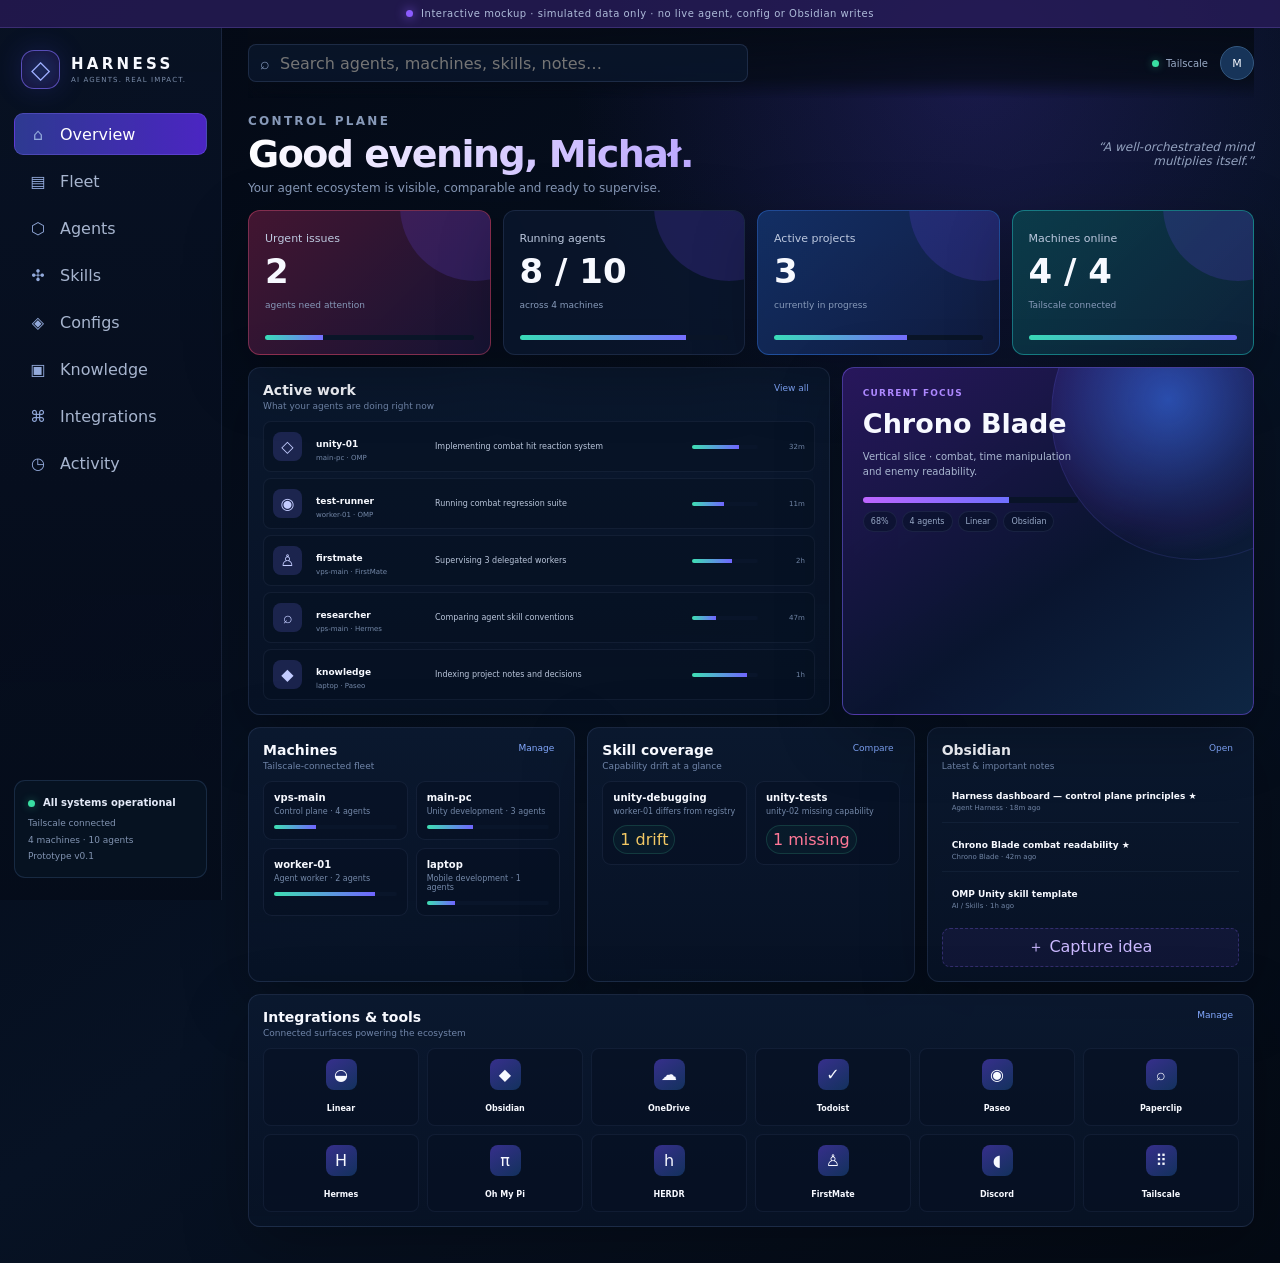
==== harness/index.html @ 4b800e3f "Publish Harness control-plane interactive mockup" ====
<!doctype html>
<html lang="en">
<head>
<meta charset="utf-8"><meta name="viewport" content="width=device-width,initial-scale=1"><meta name="theme-color" content="#050b16">
<title>Harness Control Plane — Mockup</title>
<style>
:root{color-scheme:dark;--bg:#050b16;--panel:rgba(10,22,43,.9);--line:rgba(126,156,211,.15);--text:#f7f9ff;--muted:#8799b8;--purple:#8c5cff;--blue:#3987ff;--cyan:#26e2de;--green:#39dfa2;--yellow:#f6c760;--red:#ff567c;font-family:Inter,ui-sans-serif,system-ui,-apple-system,BlinkMacSystemFont,"Segoe UI",sans-serif}*{box-sizing:border-box}html,body{margin:0;min-height:100%;background:#050b16;color:var(--text)}body{background:radial-gradient(circle at 76% 6%,rgba(86,61,211,.24),transparent 26%),linear-gradient(145deg,#030813,#071224 55%,#040a14)}button,input,select,textarea{font:inherit}.banner{height:28px;display:flex;align-items:center;justify-content:center;gap:8px;font-size:10px;letter-spacing:.05em;color:#aebcda;background:rgba(39,28,87,.82);border-bottom:1px solid rgba(156,123,255,.22)}.banner i{width:7px;height:7px;border-radius:50%;background:var(--purple);box-shadow:0 0 11px var(--purple)}.shell{display:grid;grid-template-columns:222px 1fr;min-height:calc(100vh - 28px)}aside{position:sticky;top:28px;height:calc(100vh - 28px);padding:22px 14px;border-right:1px solid var(--line);background:linear-gradient(180deg,rgba(8,18,36,.96),rgba(5,12,26,.92));display:flex;flex-direction:column}.brand{display:flex;gap:11px;align-items:center;padding:0 7px 24px}.mark{width:39px;height:39px;border:1px solid rgba(129,110,255,.62);border-radius:13px;display:grid;place-items:center;color:#9eafff;font-size:25px;background:radial-gradient(circle,rgba(86,111,255,.26),rgba(42,24,99,.42));box-shadow:0 0 28px rgba(75,70,255,.18)}.brand strong{display:block;letter-spacing:.22em;font-size:15px}.brand small{display:block;margin-top:3px;font-size:7px;letter-spacing:.16em;color:#7b8daa}.nav{display:grid;gap:5px}.nav button{height:42px;border:1px solid transparent;border-radius:9px;background:transparent;color:#a7b5cf;padding:0 13px;display:flex;align-items:center;gap:12px;cursor:pointer;text-align:left}.nav button span{width:20px;text-align:center;color:#92a9da}.nav button:hover{background:rgba(90,111,183,.08);color:#fff}.nav button.active{background:linear-gradient(90deg,rgba(70,83,214,.62),rgba(97,44,245,.76));border-color:rgba(140,113,255,.3);color:#fff}.spacer{flex:1}.system{border:1px solid rgba(87,127,185,.22);border-radius:11px;padding:13px;background:rgba(8,22,38,.7);font-size:9px;color:#8294b2;line-height:1.8}.system strong{display:flex;align-items:center;gap:8px;color:#e3e9f7;font-size:10px;margin-bottom:3px}.dot{display:inline-block;width:7px;height:7px;border-radius:50%;background:var(--green);box-shadow:0 0 8px rgba(57,223,162,.4)}main{min-width:0;padding:0 26px 36px}.top{height:70px;display:flex;align-items:center;gap:12px;position:sticky;top:28px;z-index:10;background:linear-gradient(180deg,rgba(5,11,22,.96),rgba(5,11,22,.74) 72%,transparent);backdrop-filter:blur(14px)}.search{width:min(500px,48vw);height:38px;border:1px solid rgba(114,139,188,.2);background:rgba(11,24,47,.76);border-radius:8px;padding:0 11px;display:flex;align-items:center;gap:8px;color:#8195b8}.search input{flex:1;border:0;outline:0;background:transparent;color:#e7edfa}.top .tail{margin-left:auto;font-size:10px;color:#9aabc6;display:flex;align-items:center;gap:7px}.avatar{width:34px;height:34px;border-radius:50%;border:1px solid #345880;background:#173459;display:grid;place-items:center;font-size:11px}.view{display:none}.view.active{display:block}.heading{min-height:112px;display:flex;justify-content:space-between;align-items:center;gap:20px}.eyebrow{margin:0;color:#6f83aa;font-size:9px;font-weight:800;letter-spacing:.19em}.heading h1{margin:4px 0 5px;font-size:clamp(27px,3.2vw,38px);letter-spacing:-.04em;background:linear-gradient(90deg,#fff,#bca8ff);-webkit-background-clip:text;color:transparent}.heading p{margin:0;color:var(--muted);font-size:12px}.heading .quote{font-size:12px;color:#93a2bf;font-style:italic;text-align:right}.metrics{display:grid;grid-template-columns:repeat(4,1fr);gap:12px;margin-bottom:12px}.metric{min-height:145px;border:1px solid var(--line);border-radius:12px;padding:16px;background:rgba(10,23,46,.8);box-shadow:0 20px 65px rgba(0,0,0,.28);position:relative;overflow:hidden}.metric:after{content:"";position:absolute;width:150px;height:150px;border-radius:50%;right:-60px;top:-80px;background:rgba(112,72,255,.18)}.metric.red{border-color:rgba(255,86,124,.4);background:linear-gradient(135deg,rgba(83,24,56,.8),rgba(24,21,55,.88))}.metric.blue{border-color:rgba(57,135,255,.38);background:linear-gradient(135deg,rgba(20,53,112,.82),rgba(17,28,64,.9))}.metric.cyan{border-color:rgba(38,226,222,.42);background:linear-gradient(135deg,rgba(10,67,77,.83),rgba(14,35,59,.92))}.metric .label{font-size:11px;color:#bdc9df}.metric strong{display:block;font-size:34px;margin:5px 0 2px}.metric small{font-size:9px;color:#879ab9}.metric .mini{position:absolute;left:16px;right:16px;bottom:14px;height:5px;border-radius:4px;background:#0a1528;overflow:hidden}.metric .mini i{display:block;height:100%;background:linear-gradient(90deg,#39dcb8,#766eff)}.grid{display:grid;grid-template-columns:repeat(12,minmax(0,1fr));gap:12px}.panel,.focus{border:1px solid var(--line);border-radius:12px;background:linear-gradient(180deg,rgba(11,25,48,.92),rgba(8,19,38,.88));box-shadow:0 20px 65px rgba(0,0,0,.26)}.panel{padding:14px}.s7{grid-column:span 7}.s5{grid-column:span 5}.s4{grid-column:span 4}.s8{grid-column:span 8}.s12{grid-column:span 12}.ph{display:flex;justify-content:space-between;gap:12px;align-items:start;margin-bottom:10px}.ph h2,.panel h2{margin:0;font-size:14px}.ph p{margin:3px 0 0;color:#7085a9;font-size:9px}.link{border:0;background:transparent;color:#83a9ff;font-size:9px;cursor:pointer}.focus{padding:20px;position:relative;overflow:hidden;background:linear-gradient(145deg,rgba(47,25,105,.82),rgba(10,21,48,.94) 58%,rgba(15,40,71,.92));border-color:rgba(131,95,255,.48)}.focus:after{content:"";position:absolute;width:290px;height:290px;border-radius:50%;right:-90px;top:-100px;background:radial-gradient(circle at 40% 45%,rgba(60,120,255,.58),rgba(79,53,180,.18) 53%,transparent 68%);border:1px solid rgba(116,112,255,.14)}.focus b{display:block;font-size:9px;color:#ad88ff;letter-spacing:.13em;margin-bottom:10px}.focus h2{font-size:27px;margin:0 0 7px;position:relative;z-index:1}.focus p{position:relative;z-index:1;color:#a9b7d1;font-size:10px;max-width:62%;line-height:1.5}.progress{height:6px;background:#091328;border-radius:8px;overflow:hidden;margin:18px 0 8px;width:58%;position:relative;z-index:1}.progress i{display:block;width:68%;height:100%;background:linear-gradient(90deg,#bd65ff,#6f70ff)}.chips{display:flex;gap:5px;flex-wrap:wrap;position:relative;z-index:1}.chips span,.tag{font-size:8px;padding:5px 7px;border:1px solid rgba(112,132,182,.14);background:rgba(5,16,34,.5);border-radius:20px;color:#98a9c7}.work{display:grid;gap:6px}.row{min-height:51px;padding:8px 9px;display:grid;grid-template-columns:34px 110px 1fr 66px 38px;gap:9px;align-items:center;border:1px solid rgba(114,138,181,.1);border-radius:8px;background:rgba(7,17,34,.54)}.ico{width:29px;height:29px;border-radius:8px;display:grid;place-items:center;background:rgba(70,74,158,.34);color:#c3ccff}.row strong{font-size:9px}.row .sub{display:block;color:#7488a8;font-size:7px;margin-top:3px}.task{font-size:8px;color:#b9c5da;white-space:nowrap;overflow:hidden;text-overflow:ellipsis}.bar{height:4px;background:#09152a;border-radius:4px;overflow:hidden}.bar i{display:block;height:100%;background:linear-gradient(90deg,#3edfb2,#7065ff)}.time{font-size:7px;color:#7186a7;text-align:right}.cards{display:grid;grid-template-columns:repeat(2,1fr);gap:8px}.card{border:1px solid rgba(104,129,177,.12);background:rgba(6,16,34,.54);border-radius:9px;padding:10px}.card h3{font-size:10px;margin:0}.card p{font-size:8px;color:#7488a8;margin:4px 0 9px}.stats{display:grid;grid-template-columns:repeat(4,1fr);gap:6px}.stat{padding:8px;background:rgba(4,13,28,.5);border-radius:7px}.stat span{display:block;color:#647a9f;font-size:6px;text-transform:uppercase}.stat strong{display:block;font-size:10px;margin-top:3px}.notes{display:grid;gap:7px}.note{padding:10px;border-bottom:1px solid rgba(100,128,176,.09)}.note:last-child{border-bottom:0}.note strong{display:block;font-size:9px}.note span{display:block;font-size:7px;color:#7185a5;margin-top:3px}.quick{width:100%;margin-top:8px;border:1px dashed rgba(142,107,255,.28);background:rgba(96,60,190,.1);color:#cbb9ff;border-radius:8px;padding:8px;cursor:pointer}.tools{display:grid;grid-template-columns:repeat(6,1fr);gap:8px}.tool{padding:10px;text-align:center;border:1px solid rgba(104,129,177,.11);background:rgba(6,16,34,.54);border-radius:8px}.tool i{display:grid;place-items:center;width:31px;height:31px;margin:0 auto 6px;border-radius:8px;background:linear-gradient(145deg,rgba(93,71,224,.55),rgba(38,102,185,.38));font-style:normal}.tool strong{font-size:8px}.table{overflow:auto}.table table{width:100%;border-collapse:collapse;min-width:720px;font-size:8px}.table th{text-align:left;color:#65799d;text-transform:uppercase;letter-spacing:.08em;font-size:7px}.table th,.table td{padding:10px;border-bottom:1px solid rgba(100,127,176,.08)}.status{display:inline-flex;padding:4px 6px;border-radius:20px;color:#4fdbad;border:1px solid rgba(78,221,171,.16);background:rgba(31,137,106,.08)}.warn{color:#f3c965}.bad{color:#ff7897}.matrix table td:not(:first-child),.matrix table th:not(:first-child){text-align:center}.cell{width:10px;height:10px;border-radius:3px;display:inline-block;background:#3dd9b2}.cell.drift{background:var(--yellow)}.cell.missing{background:var(--red)}.config{display:grid;grid-template-columns:255px 1fr;gap:12px}.selects label{display:grid;gap:6px;font-size:8px;color:#8194b3;margin:10px 0}.selects select{height:38px;border:1px solid rgba(102,130,179,.18);border-radius:8px;background:#07162b;color:#d9e2f1;padding:0 9px}.diffrow{display:grid;grid-template-columns:150px 1fr 1fr 65px;min-height:42px;align-items:center;border-bottom:1px solid rgba(98,124,176,.08);font-size:8px}.diffrow>div{padding:8px}.diffrow.head{color:#61779b;text-transform:uppercase;font-size:7px}.kb{display:grid;grid-template-columns:repeat(12,1fr);gap:12px}.bridge{font-size:8px;color:#8a9bb8}.bridge .br{display:flex;justify-content:space-between;padding:10px 0;border-bottom:1px solid rgba(99,124,175,.08)}.bridge b{color:#b993ff}.integration-grid{display:grid;grid-template-columns:repeat(3,1fr);gap:10px}.integration{padding:14px;border:1px solid var(--line);border-radius:10px;background:linear-gradient(180deg,rgba(11,25,48,.9),rgba(8,18,35,.9));display:grid;grid-template-columns:42px 1fr auto;gap:10px;align-items:center}.integration .logo{width:40px;height:40px;display:grid;place-items:center;border-radius:10px;background:linear-gradient(145deg,rgba(99,64,224,.58),rgba(30,94,165,.45))}.integration h3{margin:0;font-size:10px}.integration p{margin:4px 0 0;color:#7487a6;font-size:8px}.integration em{font-style:normal;color:#45d5a7;font-size:7px}.activity .arow{display:grid;grid-template-columns:80px 105px 1fr 75px;gap:9px;padding:11px 4px;border-bottom:1px solid rgba(100,127,177,.08);font-size:8px}.activity time{color:#6d82a4}.kind{text-align:right;color:#78dcb5}.primary{border:1px solid rgba(151,118,255,.42);background:linear-gradient(90deg,#6640ff,#8a3dff);color:#fff;border-radius:8px;padding:9px 12px;cursor:pointer}dialog{width:min(520px,calc(100vw - 28px));border:1px solid rgba(122,102,218,.32);border-radius:14px;background:linear-gradient(180deg,#0b1730,#091326);color:#fff;padding:18px;box-shadow:0 30px 110px rgba(0,0,0,.65)}dialog::backdrop{background:rgba(0,5,15,.72);backdrop-filter:blur(6px)}dialog h2{margin:4px 0 14px}dialog label{display:grid;gap:6px;color:#93a4bf;font-size:8px;margin:12px 0}dialog input,dialog textarea,dialog select{width:100%;background:#071326;color:#eef2ff;border:1px solid rgba(102,127,177,.2);border-radius:8px;padding:10px}dialog .actions{display:flex;justify-content:flex-end;gap:7px;margin-top:14px}.toast{position:fixed;right:20px;bottom:20px;padding:10px 12px;border-radius:8px;background:#102039;border:1px solid rgba(100,224,184,.22);font-size:8px;opacity:0;transform:translateY(8px);transition:.2s}.toast.show{opacity:1;transform:none}
@media(max-width:1100px){.metrics{grid-template-columns:repeat(2,1fr)}.s7,.s5{grid-column:span 12}.s4{grid-column:span 6}.tools{grid-template-columns:repeat(3,1fr)}.integration-grid{grid-template-columns:repeat(2,1fr)}}@media(max-width:760px){.shell{grid-template-columns:68px 1fr}aside{padding-inline:9px}.brand div:last-child,.nav button{font-size:0}.nav button{justify-content:center;padding:0}.nav button span{font-size:17px}.system{display:none}.brand{justify-content:center;padding-inline:0}.heading{align-items:flex-start;flex-direction:column;padding:16px 0}.quote{display:none}.metrics{grid-template-columns:1fr}.s4{grid-column:span 12}.search{width:100%}.tail{display:none!important}.row{grid-template-columns:32px 90px 1fr 45px}.time{display:none}.config{grid-template-columns:1fr}.kb{display:block}.kb .s8,.kb .s4{margin-bottom:12px}.integration-grid{grid-template-columns:1fr}.workspace{padding-inline:14px}.top{height:60px}.tools{grid-template-columns:repeat(2,1fr)}}
</style>
</head>
<body>
<div class="banner"><i></i> Interactive mockup · simulated data only · no live agent, config or Obsidian writes</div>
<div class="shell">
<aside>
  <div class="brand"><div class="mark">◇</div><div><strong>HARNESS</strong><small>AI AGENTS. REAL IMPACT.</small></div></div>
  <nav class="nav">
    <button class="active" data-view="overview"><span>⌂</span>Overview</button><button data-view="fleet"><span>▤</span>Fleet</button><button data-view="agents"><span>⬡</span>Agents</button><button data-view="skills"><span>✣</span>Skills</button><button data-view="configs"><span>◈</span>Configs</button><button data-view="knowledge"><span>▣</span>Knowledge</button><button data-view="integrations"><span>⌘</span>Integrations</button><button data-view="activity"><span>◷</span>Activity</button>
  </nav>
  <div class="spacer"></div><div class="system"><strong><i class="dot"></i> All systems operational</strong>Tailscale connected<br>4 machines · 10 agents<br>Prototype v0.1</div>
</aside>
<main>
<header class="top"><label class="search">⌕ <input id="search" placeholder="Search agents, machines, skills, notes…"></label><div class="tail"><i class="dot"></i>Tailscale</div><div class="avatar">M</div></header>
<section class="view active" id="overview">
  <div class="heading"><div><p class="eyebrow">CONTROL PLANE</p><h1>Good evening, Michał.</h1><p>Your agent ecosystem is visible, comparable and ready to supervise.</p></div><div class="quote">“A well-orchestrated mind<br>multiplies itself.”</div></div>
  <div class="metrics"><article class="metric red"><span class="label">Urgent issues</span><strong>2</strong><small>agents need attention</small><div class="mini"><i style="width:28%"></i></div></article><article class="metric"><span class="label">Running agents</span><strong>8 / 10</strong><small>across 4 machines</small><div class="mini"><i style="width:80%"></i></div></article><article class="metric blue"><span class="label">Active projects</span><strong>3</strong><small>currently in progress</small><div class="mini"><i style="width:64%"></i></div></article><article class="metric cyan"><span class="label">Machines online</span><strong>4 / 4</strong><small>Tailscale connected</small><div class="mini"><i style="width:100%"></i></div></article></div>
  <div class="grid">
    <article class="panel s7"><div class="ph"><div><h2>Active work</h2><p>What your agents are doing right now</p></div><button class="link" data-go="agents">View all</button></div><div class="work" id="work"></div></article>
    <article class="focus s5"><b>CURRENT FOCUS</b><h2>Chrono Blade</h2><p>Vertical slice · combat, time manipulation and enemy readability.</p><div class="progress"><i></i></div><div class="chips"><span>68%</span><span>4 agents</span><span>Linear</span><span>Obsidian</span></div></article>
    <article class="panel s4"><div class="ph"><div><h2>Machines</h2><p>Tailscale-connected fleet</p></div><button class="link" data-go="fleet">Manage</button></div><div class="cards" id="machineCards"></div></article>
    <article class="panel s4"><div class="ph"><div><h2>Skill coverage</h2><p>Capability drift at a glance</p></div><button class="link" data-go="skills">Compare</button></div><div class="cards"><div class="card"><h3>unity-debugging</h3><p>worker-01 differs from registry</p><span class="status warn">1 drift</span></div><div class="card"><h3>unity-tests</h3><p>unity-02 missing capability</p><span class="status bad">1 missing</span></div></div></article>
    <article class="panel s4"><div class="ph"><div><h2>Obsidian</h2><p>Latest & important notes</p></div><button class="link" data-go="knowledge">Open</button></div><div class="notes" id="miniNotes"></div><button class="quick" data-idea>＋ Capture idea</button></article>
    <article class="panel s12"><div class="ph"><div><h2>Integrations & tools</h2><p>Connected surfaces powering the ecosystem</p></div><button class="link" data-go="integrations">Manage</button></div><div class="tools" id="tools"></div></article>
  </div>
</section>
<section class="view" id="fleet"><div class="heading"><div><p class="eyebrow">INFRASTRUCTURE</p><h1>Fleet</h1><p>Every machine, its harnesses, agents, health and drift.</p></div></div><div class="cards" id="fleetCards"></div></section>
<section class="view" id="agents"><div class="heading"><div><p class="eyebrow">RUNTIME</p><h1>Agents</h1><p>Who runs where, through which harness, profile and capability set.</p></div></div><div class="panel table"><table><thead><tr><th>Agent</th><th>Status</th><th>Machine</th><th>Harness</th><th>Profile</th><th>Skills</th><th>Current task</th></tr></thead><tbody id="agentRows"></tbody></table></div></section>
<section class="view" id="skills"><div class="heading"><div><p class="eyebrow">CAPABILITIES</p><h1>Skills</h1><p>Compare availability and drift before syncing anything.</p></div></div><div class="panel table matrix"><table><thead><tr><th>Skill</th><th>main-agent</th><th>unity-01</th><th>unity-02</th><th>reviewer</th><th>researcher</th></tr></thead><tbody id="skillRows"></tbody></table></div></section>
<section class="view" id="configs"><div class="heading"><div><p class="eyebrow">DESIRED STATE</p><h1>Configs</h1><p>Semantic comparison instead of hunting through raw files.</p></div></div><div class="config"><article class="panel selects"><h2>Compare</h2><label>Left<select id="left"></select></label><label>Right<select id="right"></select></label></article><article class="panel"><div class="ph"><div><h2>Config comparison</h2><p>Prototype semantic diff</p></div></div><div id="diff"></div></article></div></section>
<section class="view" id="knowledge"><div class="heading"><div><p class="eyebrow">KNOWLEDGE LAYER</p><h1>Obsidian</h1><p>Latest notes, important context and one-keystroke idea capture.</p></div><button class="primary" data-idea>＋ Add idea</button></div><div class="kb"><article class="panel s8"><div class="ph"><div><h2>Notes</h2><p>Mock vault · simulated content</p></div></div><div class="notes" id="notes"></div></article><article class="panel s4 bridge"><h2>Obsidian bridge</h2><p>Designed for a local/private vault adapter.</p><div class="br"><span>Read latest notes</span><b>planned</b></div><div class="br"><span>Read pinned notes</span><b>planned</b></div><div class="br"><span>Quick capture ideas</span><b>planned</b></div><div class="br"><span>Write arbitrary notes</span><b>approval</b></div></article></div></section>
<section class="view" id="integrations"><div class="heading"><div><p class="eyebrow">ECOSYSTEM</p><h1>Integrations</h1><p>Work, knowledge, files, communication and runtimes in one inventory.</p></div></div><div class="integration-grid" id="integrationGrid"></div></section>
<section class="view" id="activity"><div class="heading"><div><p class="eyebrow">AUDIT</p><h1>Activity</h1><p>Meaningful ecosystem changes with source and machine context.</p></div></div><div class="panel activity" id="activityList"></div></section>
</main></div>
<dialog id="idea"><form id="ideaForm"><p class="eyebrow">OBSIDIAN QUICK CAPTURE</p><h2>Add idea</h2><label>Title<input id="ideaTitle" required placeholder="e.g. Agent capability profiles"></label><label>Idea<textarea id="ideaBody" rows="5" required placeholder="Write the thought while it is fresh…"></textarea></label><label>Target note<select id="ideaTarget"><option>00 Inbox / Ideas.md</option><option>Chrono Blade / Ideas.md</option><option>Agent Harness / Ideas.md</option></select></label><div class="actions"><button type="button" id="cancel">Cancel</button><button class="primary" type="submit">Add to mockup</button></div></form></dialog><div class="toast" id="toast"></div>
<script>
const machines=[['vps-main','Control plane','Ubuntu 24.04','Hermes · HERDR · FirstMate · Paperclip',4,34,42],['main-pc','Unity development','Windows 11','OMP · HERDR · Paseo',3,38,51],['worker-01','Agent worker','Ubuntu 24.04','OMP · HERDR',2,82,71],['laptop','Mobile development','Windows 11','Hermes · Paseo',1,23,36]];
const work=[['unity-01','main-pc · OMP','Implementing combat hit reaction system',72,'32m'],['test-runner','worker-01 · OMP','Running combat regression suite',48,'11m'],['firstmate','vps-main · FirstMate','Supervising 3 delegated workers',61,'2h'],['researcher','vps-main · Hermes','Comparing agent skill conventions',36,'47m'],['knowledge','laptop · Paseo','Indexing project notes and decisions',84,'1h']];
const agents=[['main-agent','Running','vps-main','Hermes','Orchestrator',12,'Supervise ecosystem'],['unity-01','Running','main-pc','OMP','UnityCoder',10,'Combat system'],['unity-02','Idle','worker-01','OMP','UnityCoder',8,'—'],['reviewer','Running','worker-01','OMP','Reviewer',9,'PR review'],['researcher','Running','vps-main','Hermes','Researcher',7,'Agent tooling research'],['assistant','Running','laptop','Hermes','Personal',6,'Knowledge capture'],['firstmate-sup','Running','vps-main','FirstMate','Supervisor',11,'Crew supervision'],['legacy','Blocked','worker-01','OMP','Legacy',4,'Dependency error']];
const skills=[['unity-coding','same','same','same','missing','missing'],['unity-debugging','same','same','drift','same','missing'],['unity-tests','same','same','missing','same','missing'],['git-workflow','same','same','same','same','same'],['linear','same','same','same','same','same'],['research','same','missing','missing','drift','same'],['obsidian-notes','drift','missing','missing','missing','same'],['herdr-control','same','same','same','same','same']];
const integrations=[['Linear','◒','Issues and project execution'],['Obsidian','◆','Knowledge, decisions and idea capture'],['OneDrive','☁','Files, assets and artifacts'],['Todoist','✓','Personal and home tasks'],['Paseo','◉','Remote and mobile agent access'],['Paperclip','⌕','Goals, org context and governance'],['Hermes','H','General orchestration runtime'],['Oh My Pi','π','Coding agent harness'],['HERDR','h','Sessions and runtime visibility'],['FirstMate','♙','Delegation and crew supervision'],['Discord','◖','Notifications and conversation'],['Tailscale','⠿','Private machine network']];
let notes=[['Harness dashboard — control plane principles','Registry owns desired state; runtimes stay specialized. Keep the human attention queue central.','Agent Harness','18m ago',true],['Chrono Blade combat readability','Enemy tells should remain readable at high pacing. Revisit hit stop and telegraph timing.','Chrono Blade','42m ago',true],['OMP Unity skill template','Skill should define scope, evidence, verification steps and Unity-specific constraints.','AI / Skills','1h ago',false],['Agent naming convention','Machine / harness / profile / instance should remain separate identifiers.','Agent Harness','3h ago',false]];
const configs={'main-pc / unity-01':{Harness:'OMP',Model:'Claude Sonnet',Reasoning:'High',Browser:'Disabled',HERDR:'Enabled',Skills:'10',Hooks:'6',Permissions:'Development'},'worker-01 / unity-02':{Harness:'OMP',Model:'Claude Sonnet',Reasoning:'High',Browser:'Disabled',HERDR:'Enabled',Skills:'8',Hooks:'5',Permissions:'Development'},'vps-main / main-agent':{Harness:'Hermes',Model:'GPT-5.6 Sol',Reasoning:'Medium',Browser:'Enabled',HERDR:'Enabled',Skills:'12',Hooks:'4',Permissions:'Orchestrator'}};
const activities=[['12m ago','main-pc','OMP profile detected with 10 registered skills','Inventory'],['31m ago','worker-01','unity-debugging differs from registry version','Drift'],['43m ago','HERDR','unity-02 session moved from working to idle','Runtime'],['1h ago','Linear','Chrono Blade combat issue moved to In Progress','Work'],['2h ago','FirstMate','Created reviewer and test-runner crewmates','Agent'],['3h ago','Obsidian','Knowledge adapter design recorded in mockup plan','Knowledge']];
const $=s=>document.querySelector(s),$$=s=>[...document.querySelectorAll(s)],esc=s=>String(s).replace(/[&<>"']/g,c=>({'&':'&amp;','<':'&lt;','>':'&gt;','"':'&quot;',"'":'&#39;'}[c]));
function show(id){$$('.view').forEach(v=>v.classList.toggle('active',v.id===id));$$('.nav button').forEach(b=>b.classList.toggle('active',b.dataset.view===id));window.scrollTo({top:0,behavior:'smooth'})}
function render(){ $('#work').innerHTML=work.map((x,i)=>`<div class="row"><div class="ico">${['◇','◉','♙','⌕','◆'][i]}</div><div><strong>${x[0]}</strong><span class="sub">${x[1]}</span></div><div class="task">${x[2]}</div><div class="bar"><i style="width:${x[3]}%"></i></div><div class="time">${x[4]}</div></div>`).join(''); $('#machineCards').innerHTML=machines.slice(0,4).map(x=>`<div class="card"><h3>${x[0]}</h3><p>${x[1]} · ${x[4]} agents</p><div class="bar"><i style="width:${x[5]}%"></i></div></div>`).join(''); $('#fleetCards').innerHTML=machines.map((x,i)=>`<div class="card"><h3>${x[0]} ${i===2?'<span class="status warn">1 drift</span>':'<span class="status">healthy</span>'}</h3><p>${x[1]} · ${x[2]}</p><div class="stats"><div class="stat"><span>Agents</span><strong>${x[4]}</strong></div><div class="stat"><span>CPU</span><strong>${x[5]}%</strong></div><div class="stat"><span>RAM</span><strong>${x[6]}%</strong></div><div class="stat"><span>Harnesses</span><strong>${x[3].split(' · ').length}</strong></div></div><p>${x[3]}</p></div>`).join(''); $('#agentRows').innerHTML=agents.map(x=>`<tr><td><strong>${x[0]}</strong></td><td><span class="status ${x[1]==='Blocked'?'bad':x[1]==='Idle'?'warn':''}">${x[1]}</span></td><td>${x[2]}</td><td>${x[3]}</td><td>${x[4]}</td><td>${x[5]}</td><td>${x[6]}</td></tr>`).join(''); $('#skillRows').innerHTML=skills.map(x=>`<tr><td><strong>${x[0]}</strong></td>${x.slice(1).map(s=>`<td><i class="cell ${s}"></i></td>`).join('')}</tr>`).join(''); $('#tools').innerHTML=integrations.slice(0,12).map(x=>`<div class="tool"><i>${x[1]}</i><strong>${x[0]}</strong></div>`).join(''); $('#integrationGrid').innerHTML=integrations.map(x=>`<div class="integration"><div class="logo">${x[1]}</div><div><h3>${x[0]}</h3><p>${x[2]}</p></div><em>mock</em></div>`).join(''); renderNotes(); $('#activityList').innerHTML=activities.map(x=>`<div class="arow"><time>${x[0]}</time><div>${x[1]}</div><div>${x[2]}</div><div class="kind">${x[3]}</div></div>`).join(''); const ks=Object.keys(configs); $('#left').innerHTML=ks.map((k,i)=>`<option ${i===0?'selected':''}>${k}</option>`).join(''); $('#right').innerHTML=ks.map((k,i)=>`<option ${i===1?'selected':''}>${k}</option>`).join(''); diff() }
function renderNotes(){const html=notes.map(n=>`<div class="note"><strong>${esc(n[0])}${n[4]?' ★':''}</strong><span>${esc(n[2])} · ${n[3]}</span><span>${esc(n[1])}</span></div>`).join('');$('#notes').innerHTML=html;$('#miniNotes').innerHTML=notes.slice(0,3).map(n=>`<div class="note"><strong>${esc(n[0])}${n[4]?' ★':''}</strong><span>${esc(n[2])} · ${n[3]}</span></div>`).join('')}
function diff(){const a=configs[$('#left').value],b=configs[$('#right').value];$('#diff').innerHTML=`<div class="diffrow head"><div>Setting</div><div>${$('#left').value}</div><div>${$('#right').value}</div><div>State</div></div>`+Object.keys(a).map(k=>`<div class="diffrow"><div>${k}</div><div>${a[k]}</div><div>${b[k]}</div><div class="${a[k]===b[k]?'status':'status warn'}">${a[k]===b[k]?'same':'different'}</div></div>`).join('')}
$$('.nav button').forEach(b=>b.onclick=()=>show(b.dataset.view));$$('[data-go]').forEach(b=>b.onclick=()=>show(b.dataset.go));$('#left').onchange=diff;$('#right').onchange=diff;$$('[data-idea]').forEach(b=>b.onclick=()=>$('#idea').showModal());$('#cancel').onclick=()=>$('#idea').close();$('#ideaForm').onsubmit=e=>{e.preventDefault();notes.unshift([$('#ideaTitle').value,$('#ideaBody').value,$('#ideaTarget').value,'just now',false]);$('#idea').close();renderNotes();show('knowledge');const t=$('#toast');t.textContent='Idea added to mockup only — no Obsidian write performed.';t.classList.add('show');setTimeout(()=>t.classList.remove('show'),2500)};$('#search').onkeydown=e=>{if(e.key!=='Enter')return;const q=e.target.value.toLowerCase();if(/note|idea|obsidian|knowledge/.test(q))show('knowledge');else if(/skill/.test(q))show('skills');else if(/config|drift/.test(q))show('configs');else if(/machine|fleet|pc|vps|tailscale/.test(q))show('fleet');else if(/agent|hermes|omp|herdr/.test(q))show('agents')};document.onkeydown=e=>{if((e.ctrlKey||e.metaKey)&&e.key.toLowerCase()==='k'){e.preventDefault();$('#search').focus()}};render();
</script>
</body></html>
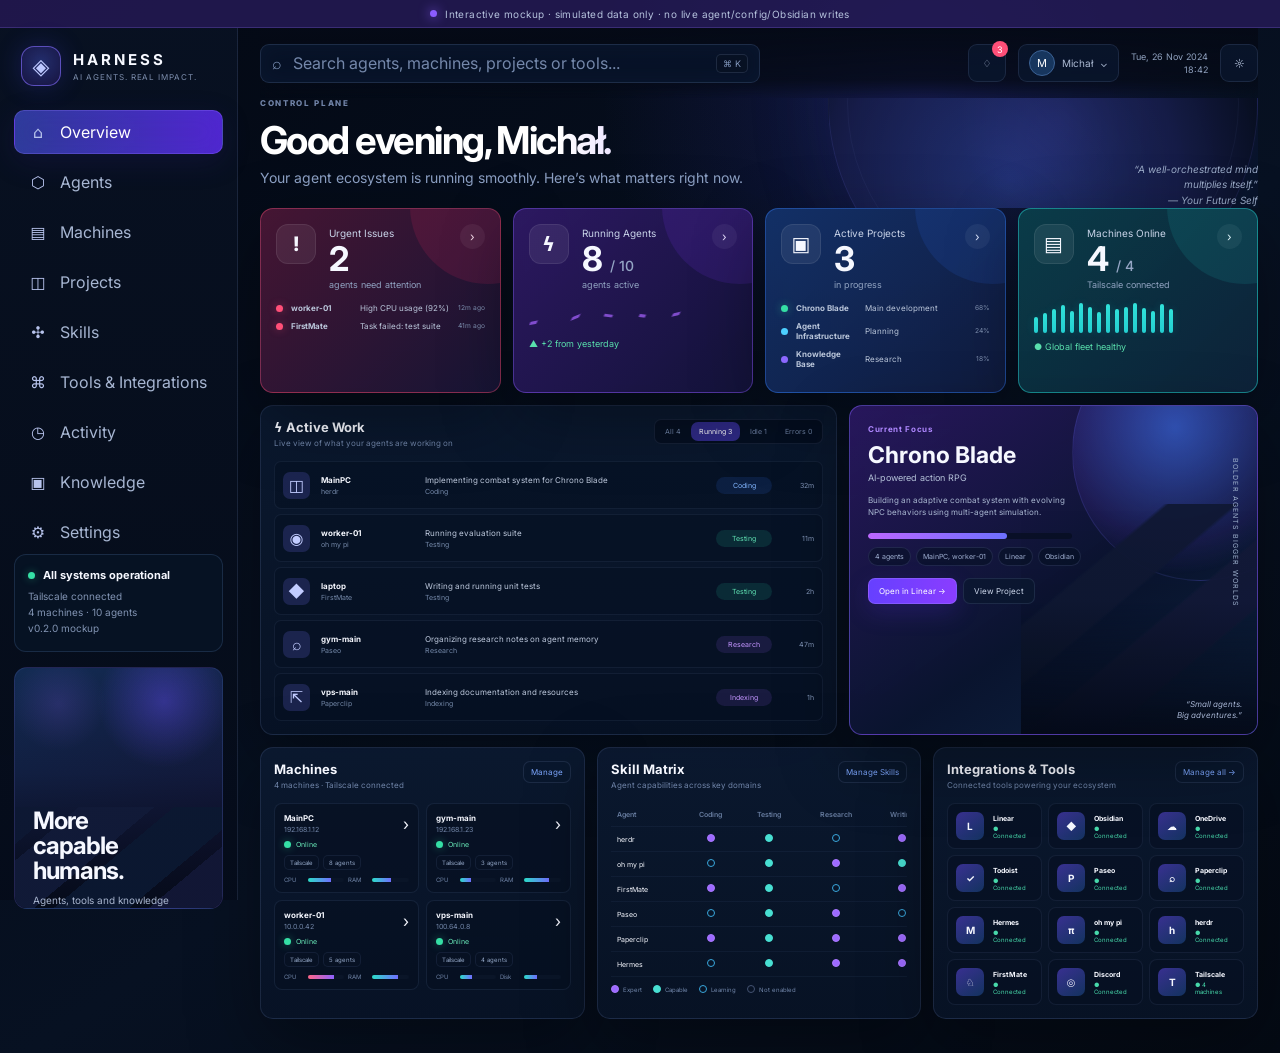
==== commit 1a3ca102: "Rebuild Harness mockup to match approved visual concept" ====
--- a/harness/index.html
+++ b/harness/index.html
@@ -1,60 +1,82 @@
 <!doctype html>
 <html lang="en">
 <head>
-<meta charset="utf-8"><meta name="viewport" content="width=device-width,initial-scale=1"><meta name="theme-color" content="#050b16">
-<title>Harness Control Plane — Mockup</title>
+<meta charset="utf-8">
+<meta name="viewport" content="width=device-width,initial-scale=1">
+<meta name="theme-color" content="#050a16">
+<title>HARNESS — AI Control Plane Mockup</title>
+<link rel="preconnect" href="https://fonts.googleapis.com">
+<link rel="preconnect" href="https://fonts.gstatic.com" crossorigin>
+<link href="https://fonts.googleapis.com/css2?family=Inter:wght@400;500;600;700;800&display=swap" rel="stylesheet">
 <style>
-:root{color-scheme:dark;--bg:#050b16;--panel:rgba(10,22,43,.9);--line:rgba(126,156,211,.15);--text:#f7f9ff;--muted:#8799b8;--purple:#8c5cff;--blue:#3987ff;--cyan:#26e2de;--green:#39dfa2;--yellow:#f6c760;--red:#ff567c;font-family:Inter,ui-sans-serif,system-ui,-apple-system,BlinkMacSystemFont,"Segoe UI",sans-serif}*{box-sizing:border-box}html,body{margin:0;min-height:100%;background:#050b16;color:var(--text)}body{background:radial-gradient(circle at 76% 6%,rgba(86,61,211,.24),transparent 26%),linear-gradient(145deg,#030813,#071224 55%,#040a14)}button,input,select,textarea{font:inherit}.banner{height:28px;display:flex;align-items:center;justify-content:center;gap:8px;font-size:10px;letter-spacing:.05em;color:#aebcda;background:rgba(39,28,87,.82);border-bottom:1px solid rgba(156,123,255,.22)}.banner i{width:7px;height:7px;border-radius:50%;background:var(--purple);box-shadow:0 0 11px var(--purple)}.shell{display:grid;grid-template-columns:222px 1fr;min-height:calc(100vh - 28px)}aside{position:sticky;top:28px;height:calc(100vh - 28px);padding:22px 14px;border-right:1px solid var(--line);background:linear-gradient(180deg,rgba(8,18,36,.96),rgba(5,12,26,.92));display:flex;flex-direction:column}.brand{display:flex;gap:11px;align-items:center;padding:0 7px 24px}.mark{width:39px;height:39px;border:1px solid rgba(129,110,255,.62);border-radius:13px;display:grid;place-items:center;color:#9eafff;font-size:25px;background:radial-gradient(circle,rgba(86,111,255,.26),rgba(42,24,99,.42));box-shadow:0 0 28px rgba(75,70,255,.18)}.brand strong{display:block;letter-spacing:.22em;font-size:15px}.brand small{display:block;margin-top:3px;font-size:7px;letter-spacing:.16em;color:#7b8daa}.nav{display:grid;gap:5px}.nav button{height:42px;border:1px solid transparent;border-radius:9px;background:transparent;color:#a7b5cf;padding:0 13px;display:flex;align-items:center;gap:12px;cursor:pointer;text-align:left}.nav button span{width:20px;text-align:center;color:#92a9da}.nav button:hover{background:rgba(90,111,183,.08);color:#fff}.nav button.active{background:linear-gradient(90deg,rgba(70,83,214,.62),rgba(97,44,245,.76));border-color:rgba(140,113,255,.3);color:#fff}.spacer{flex:1}.system{border:1px solid rgba(87,127,185,.22);border-radius:11px;padding:13px;background:rgba(8,22,38,.7);font-size:9px;color:#8294b2;line-height:1.8}.system strong{display:flex;align-items:center;gap:8px;color:#e3e9f7;font-size:10px;margin-bottom:3px}.dot{display:inline-block;width:7px;height:7px;border-radius:50%;background:var(--green);box-shadow:0 0 8px rgba(57,223,162,.4)}main{min-width:0;padding:0 26px 36px}.top{height:70px;display:flex;align-items:center;gap:12px;position:sticky;top:28px;z-index:10;background:linear-gradient(180deg,rgba(5,11,22,.96),rgba(5,11,22,.74) 72%,transparent);backdrop-filter:blur(14px)}.search{width:min(500px,48vw);height:38px;border:1px solid rgba(114,139,188,.2);background:rgba(11,24,47,.76);border-radius:8px;padding:0 11px;display:flex;align-items:center;gap:8px;color:#8195b8}.search input{flex:1;border:0;outline:0;background:transparent;color:#e7edfa}.top .tail{margin-left:auto;font-size:10px;color:#9aabc6;display:flex;align-items:center;gap:7px}.avatar{width:34px;height:34px;border-radius:50%;border:1px solid #345880;background:#173459;display:grid;place-items:center;font-size:11px}.view{display:none}.view.active{display:block}.heading{min-height:112px;display:flex;justify-content:space-between;align-items:center;gap:20px}.eyebrow{margin:0;color:#6f83aa;font-size:9px;font-weight:800;letter-spacing:.19em}.heading h1{margin:4px 0 5px;font-size:clamp(27px,3.2vw,38px);letter-spacing:-.04em;background:linear-gradient(90deg,#fff,#bca8ff);-webkit-background-clip:text;color:transparent}.heading p{margin:0;color:var(--muted);font-size:12px}.heading .quote{font-size:12px;color:#93a2bf;font-style:italic;text-align:right}.metrics{display:grid;grid-template-columns:repeat(4,1fr);gap:12px;margin-bottom:12px}.metric{min-height:145px;border:1px solid var(--line);border-radius:12px;padding:16px;background:rgba(10,23,46,.8);box-shadow:0 20px 65px rgba(0,0,0,.28);position:relative;overflow:hidden}.metric:after{content:"";position:absolute;width:150px;height:150px;border-radius:50%;right:-60px;top:-80px;background:rgba(112,72,255,.18)}.metric.red{border-color:rgba(255,86,124,.4);background:linear-gradient(135deg,rgba(83,24,56,.8),rgba(24,21,55,.88))}.metric.blue{border-color:rgba(57,135,255,.38);background:linear-gradient(135deg,rgba(20,53,112,.82),rgba(17,28,64,.9))}.metric.cyan{border-color:rgba(38,226,222,.42);background:linear-gradient(135deg,rgba(10,67,77,.83),rgba(14,35,59,.92))}.metric .label{font-size:11px;color:#bdc9df}.metric strong{display:block;font-size:34px;margin:5px 0 2px}.metric small{font-size:9px;color:#879ab9}.metric .mini{position:absolute;left:16px;right:16px;bottom:14px;height:5px;border-radius:4px;background:#0a1528;overflow:hidden}.metric .mini i{display:block;height:100%;background:linear-gradient(90deg,#39dcb8,#766eff)}.grid{display:grid;grid-template-columns:repeat(12,minmax(0,1fr));gap:12px}.panel,.focus{border:1px solid var(--line);border-radius:12px;background:linear-gradient(180deg,rgba(11,25,48,.92),rgba(8,19,38,.88));box-shadow:0 20px 65px rgba(0,0,0,.26)}.panel{padding:14px}.s7{grid-column:span 7}.s5{grid-column:span 5}.s4{grid-column:span 4}.s8{grid-column:span 8}.s12{grid-column:span 12}.ph{display:flex;justify-content:space-between;gap:12px;align-items:start;margin-bottom:10px}.ph h2,.panel h2{margin:0;font-size:14px}.ph p{margin:3px 0 0;color:#7085a9;font-size:9px}.link{border:0;background:transparent;color:#83a9ff;font-size:9px;cursor:pointer}.focus{padding:20px;position:relative;overflow:hidden;background:linear-gradient(145deg,rgba(47,25,105,.82),rgba(10,21,48,.94) 58%,rgba(15,40,71,.92));border-color:rgba(131,95,255,.48)}.focus:after{content:"";position:absolute;width:290px;height:290px;border-radius:50%;right:-90px;top:-100px;background:radial-gradient(circle at 40% 45%,rgba(60,120,255,.58),rgba(79,53,180,.18) 53%,transparent 68%);border:1px solid rgba(116,112,255,.14)}.focus b{display:block;font-size:9px;color:#ad88ff;letter-spacing:.13em;margin-bottom:10px}.focus h2{font-size:27px;margin:0 0 7px;position:relative;z-index:1}.focus p{position:relative;z-index:1;color:#a9b7d1;font-size:10px;max-width:62%;line-height:1.5}.progress{height:6px;background:#091328;border-radius:8px;overflow:hidden;margin:18px 0 8px;width:58%;position:relative;z-index:1}.progress i{display:block;width:68%;height:100%;background:linear-gradient(90deg,#bd65ff,#6f70ff)}.chips{display:flex;gap:5px;flex-wrap:wrap;position:relative;z-index:1}.chips span,.tag{font-size:8px;padding:5px 7px;border:1px solid rgba(112,132,182,.14);background:rgba(5,16,34,.5);border-radius:20px;color:#98a9c7}.work{display:grid;gap:6px}.row{min-height:51px;padding:8px 9px;display:grid;grid-template-columns:34px 110px 1fr 66px 38px;gap:9px;align-items:center;border:1px solid rgba(114,138,181,.1);border-radius:8px;background:rgba(7,17,34,.54)}.ico{width:29px;height:29px;border-radius:8px;display:grid;place-items:center;background:rgba(70,74,158,.34);color:#c3ccff}.row strong{font-size:9px}.row .sub{display:block;color:#7488a8;font-size:7px;margin-top:3px}.task{font-size:8px;color:#b9c5da;white-space:nowrap;overflow:hidden;text-overflow:ellipsis}.bar{height:4px;background:#09152a;border-radius:4px;overflow:hidden}.bar i{display:block;height:100%;background:linear-gradient(90deg,#3edfb2,#7065ff)}.time{font-size:7px;color:#7186a7;text-align:right}.cards{display:grid;grid-template-columns:repeat(2,1fr);gap:8px}.card{border:1px solid rgba(104,129,177,.12);background:rgba(6,16,34,.54);border-radius:9px;padding:10px}.card h3{font-size:10px;margin:0}.card p{font-size:8px;color:#7488a8;margin:4px 0 9px}.stats{display:grid;grid-template-columns:repeat(4,1fr);gap:6px}.stat{padding:8px;background:rgba(4,13,28,.5);border-radius:7px}.stat span{display:block;color:#647a9f;font-size:6px;text-transform:uppercase}.stat strong{display:block;font-size:10px;margin-top:3px}.notes{display:grid;gap:7px}.note{padding:10px;border-bottom:1px solid rgba(100,128,176,.09)}.note:last-child{border-bottom:0}.note strong{display:block;font-size:9px}.note span{display:block;font-size:7px;color:#7185a5;margin-top:3px}.quick{width:100%;margin-top:8px;border:1px dashed rgba(142,107,255,.28);background:rgba(96,60,190,.1);color:#cbb9ff;border-radius:8px;padding:8px;cursor:pointer}.tools{display:grid;grid-template-columns:repeat(6,1fr);gap:8px}.tool{padding:10px;text-align:center;border:1px solid rgba(104,129,177,.11);background:rgba(6,16,34,.54);border-radius:8px}.tool i{display:grid;place-items:center;width:31px;height:31px;margin:0 auto 6px;border-radius:8px;background:linear-gradient(145deg,rgba(93,71,224,.55),rgba(38,102,185,.38));font-style:normal}.tool strong{font-size:8px}.table{overflow:auto}.table table{width:100%;border-collapse:collapse;min-width:720px;font-size:8px}.table th{text-align:left;color:#65799d;text-transform:uppercase;letter-spacing:.08em;font-size:7px}.table th,.table td{padding:10px;border-bottom:1px solid rgba(100,127,176,.08)}.status{display:inline-flex;padding:4px 6px;border-radius:20px;color:#4fdbad;border:1px solid rgba(78,221,171,.16);background:rgba(31,137,106,.08)}.warn{color:#f3c965}.bad{color:#ff7897}.matrix table td:not(:first-child),.matrix table th:not(:first-child){text-align:center}.cell{width:10px;height:10px;border-radius:3px;display:inline-block;background:#3dd9b2}.cell.drift{background:var(--yellow)}.cell.missing{background:var(--red)}.config{display:grid;grid-template-columns:255px 1fr;gap:12px}.selects label{display:grid;gap:6px;font-size:8px;color:#8194b3;margin:10px 0}.selects select{height:38px;border:1px solid rgba(102,130,179,.18);border-radius:8px;background:#07162b;color:#d9e2f1;padding:0 9px}.diffrow{display:grid;grid-template-columns:150px 1fr 1fr 65px;min-height:42px;align-items:center;border-bottom:1px solid rgba(98,124,176,.08);font-size:8px}.diffrow>div{padding:8px}.diffrow.head{color:#61779b;text-transform:uppercase;font-size:7px}.kb{display:grid;grid-template-columns:repeat(12,1fr);gap:12px}.bridge{font-size:8px;color:#8a9bb8}.bridge .br{display:flex;justify-content:space-between;padding:10px 0;border-bottom:1px solid rgba(99,124,175,.08)}.bridge b{color:#b993ff}.integration-grid{display:grid;grid-template-columns:repeat(3,1fr);gap:10px}.integration{padding:14px;border:1px solid var(--line);border-radius:10px;background:linear-gradient(180deg,rgba(11,25,48,.9),rgba(8,18,35,.9));display:grid;grid-template-columns:42px 1fr auto;gap:10px;align-items:center}.integration .logo{width:40px;height:40px;display:grid;place-items:center;border-radius:10px;background:linear-gradient(145deg,rgba(99,64,224,.58),rgba(30,94,165,.45))}.integration h3{margin:0;font-size:10px}.integration p{margin:4px 0 0;color:#7487a6;font-size:8px}.integration em{font-style:normal;color:#45d5a7;font-size:7px}.activity .arow{display:grid;grid-template-columns:80px 105px 1fr 75px;gap:9px;padding:11px 4px;border-bottom:1px solid rgba(100,127,177,.08);font-size:8px}.activity time{color:#6d82a4}.kind{text-align:right;color:#78dcb5}.primary{border:1px solid rgba(151,118,255,.42);background:linear-gradient(90deg,#6640ff,#8a3dff);color:#fff;border-radius:8px;padding:9px 12px;cursor:pointer}dialog{width:min(520px,calc(100vw - 28px));border:1px solid rgba(122,102,218,.32);border-radius:14px;background:linear-gradient(180deg,#0b1730,#091326);color:#fff;padding:18px;box-shadow:0 30px 110px rgba(0,0,0,.65)}dialog::backdrop{background:rgba(0,5,15,.72);backdrop-filter:blur(6px)}dialog h2{margin:4px 0 14px}dialog label{display:grid;gap:6px;color:#93a4bf;font-size:8px;margin:12px 0}dialog input,dialog textarea,dialog select{width:100%;background:#071326;color:#eef2ff;border:1px solid rgba(102,127,177,.2);border-radius:8px;padding:10px}dialog .actions{display:flex;justify-content:flex-end;gap:7px;margin-top:14px}.toast{position:fixed;right:20px;bottom:20px;padding:10px 12px;border-radius:8px;background:#102039;border:1px solid rgba(100,224,184,.22);font-size:8px;opacity:0;transform:translateY(8px);transition:.2s}.toast.show{opacity:1;transform:none}
-@media(max-width:1100px){.metrics{grid-template-columns:repeat(2,1fr)}.s7,.s5{grid-column:span 12}.s4{grid-column:span 6}.tools{grid-template-columns:repeat(3,1fr)}.integration-grid{grid-template-columns:repeat(2,1fr)}}@media(max-width:760px){.shell{grid-template-columns:68px 1fr}aside{padding-inline:9px}.brand div:last-child,.nav button{font-size:0}.nav button{justify-content:center;padding:0}.nav button span{font-size:17px}.system{display:none}.brand{justify-content:center;padding-inline:0}.heading{align-items:flex-start;flex-direction:column;padding:16px 0}.quote{display:none}.metrics{grid-template-columns:1fr}.s4{grid-column:span 12}.search{width:100%}.tail{display:none!important}.row{grid-template-columns:32px 90px 1fr 45px}.time{display:none}.config{grid-template-columns:1fr}.kb{display:block}.kb .s8,.kb .s4{margin-bottom:12px}.integration-grid{grid-template-columns:1fr}.workspace{padding-inline:14px}.top{height:60px}.tools{grid-template-columns:repeat(2,1fr)}}
+:root{color-scheme:dark;--bg:#050a16;--panel:#0a1730;--panel2:#0d1d3a;--line:rgba(125,151,207,.16);--text:#f6f8ff;--muted:#8da1c5;--muted2:#6f84ac;--violet:#8b5cff;--purple:#b75cff;--blue:#3d87ff;--cyan:#24ded8;--green:#35dfa5;--yellow:#f4c65e;--red:#ff4f78;--shadow:0 24px 70px rgba(0,0,0,.34);font-family:Inter,system-ui,-apple-system,BlinkMacSystemFont,"Segoe UI",sans-serif}*{box-sizing:border-box}html,body{margin:0;min-height:100%;background:var(--bg);color:var(--text)}body{background:radial-gradient(circle at 72% 8%,rgba(68,62,218,.22),transparent 24%),linear-gradient(145deg,#030813,#071122 55%,#040a14);overflow-x:hidden}button,input,select,textarea{font:inherit}button{color:inherit}.prototype{height:28px;display:flex;align-items:center;justify-content:center;gap:8px;background:rgba(37,26,87,.82);border-bottom:1px solid rgba(148,116,255,.23);font-size:10px;color:#b4c1dc;letter-spacing:.04em}.prototype i{width:7px;height:7px;border-radius:50%;background:var(--violet);box-shadow:0 0 12px var(--violet)}.shell{display:grid;grid-template-columns:238px 1fr;min-height:calc(100vh - 28px)}.sidebar{position:sticky;top:28px;height:calc(100vh - 28px);padding:18px 14px;display:flex;flex-direction:column;border-right:1px solid var(--line);background:linear-gradient(180deg,rgba(8,17,34,.98),rgba(5,12,26,.97));z-index:20}.brand{display:flex;align-items:center;gap:12px;padding:0 7px 24px}.logo{width:40px;height:40px;border-radius:13px;display:grid;place-items:center;border:1px solid rgba(131,111,255,.62);background:radial-gradient(circle at 50% 40%,rgba(87,103,255,.34),rgba(45,26,108,.43));box-shadow:0 0 26px rgba(73,67,255,.22);color:#bdc8ff;font-size:22px}.brand strong{display:block;font-size:15px;letter-spacing:.20em}.brand small{display:block;margin-top:3px;color:#7d8ead;font-size:8px;letter-spacing:.12em}.nav{display:grid;gap:6px}.nav button{height:44px;border:1px solid transparent;border-radius:10px;background:transparent;color:#a7b6d2;padding:0 13px;display:flex;align-items:center;gap:12px;cursor:pointer;text-align:left;transition:.18s}.nav button:hover{background:rgba(91,112,176,.08);color:#fff}.nav button.active{color:#fff;background:linear-gradient(90deg,rgba(67,82,214,.66),rgba(98,43,247,.82));border-color:rgba(141,115,255,.30);box-shadow:inset 0 0 24px rgba(56,61,201,.16),0 8px 28px rgba(36,24,107,.24)}.nav .icon{width:20px;text-align:center;color:#b7c3ec}.spacer{flex:1}.system-card{padding:13px;border:1px solid rgba(88,126,183,.23);border-radius:12px;background:rgba(8,21,39,.74);margin-bottom:15px}.system-card .title{font-size:11px;font-weight:700;display:flex;align-items:center;gap:8px;margin-bottom:8px}.status-dot{width:7px;height:7px;border-radius:50%;display:inline-block}.ok{background:var(--green);box-shadow:0 0 8px rgba(53,223,165,.42)}.warn{background:var(--yellow)}.bad{background:var(--red);box-shadow:0 0 8px rgba(255,79,120,.38)}.system-card p{margin:4px 0;color:#8193b2;font-size:10px}.promo{min-height:242px;border-radius:13px;border:1px solid rgba(86,102,181,.22);position:relative;overflow:hidden;padding:18px;background:radial-gradient(circle at 72% 14%,rgba(92,73,230,.48),transparent 26%),linear-gradient(160deg,#122b52,#151033)}.promo:before{content:"";position:absolute;inset:0;background:linear-gradient(to top,rgba(5,11,25,.98),rgba(6,13,28,.15) 56%,transparent),radial-gradient(circle at 21% 15%,rgba(145,95,255,.18),transparent 18%)}.promo:after{content:"";position:absolute;left:-15%;right:-10%;bottom:-6%;height:48%;background:linear-gradient(140deg,#0d1833 0 19%,transparent 19% 24%,#111a38 24% 43%,transparent 43% 48%,#0b1831 48% 67%,transparent 67% 72%,#121736 72%);opacity:.95}.promo-copy{position:relative;z-index:1;margin-top:122px}.promo-copy strong{display:block;width:125px;font-size:24px;line-height:1.05;letter-spacing:-.04em}.promo-copy p{width:150px;margin:9px 0 0;color:#a8b5ce;font-size:10px;line-height:1.45}.promo-copy .rule{width:80px;height:2px;background:linear-gradient(90deg,var(--violet),transparent);margin:18px 0 10px}.promo-copy small{color:#9bacca;font-size:9px;line-height:1.5}.content{min-width:0;padding:0 22px 34px}.topbar{height:70px;display:flex;align-items:center;gap:12px;position:sticky;top:28px;z-index:15;background:linear-gradient(180deg,rgba(5,10,22,.97),rgba(5,10,22,.75) 74%,transparent);backdrop-filter:blur(15px)}.search{width:min(500px,42vw);height:39px;display:flex;align-items:center;gap:9px;padding:0 11px;border-radius:9px;border:1px solid rgba(112,138,187,.22);background:rgba(10,23,46,.78);box-shadow:inset 0 0 20px rgba(16,31,59,.36)}.search span{color:#8196bb}.search input{flex:1;min-width:0;border:0;outline:0;background:transparent;color:#dce6f8}.search input::placeholder{color:#7487aa}.kbd{padding:3px 6px;border:1px solid rgba(118,139,180,.21);border-radius:5px;background:rgba(8,17,34,.65);color:#8395b5;font-size:9px}.top-spacer{flex:1}.top-pill{height:38px;border:1px solid rgba(109,131,178,.18);background:rgba(11,24,47,.78);border-radius:9px;display:flex;align-items:center;gap:7px;padding:0 10px;color:#acbad3;font-size:10px}.bell{width:38px;padding:0;justify-content:center;position:relative}.badge{position:absolute;top:-4px;right:-3px;width:16px;height:16px;border-radius:50%;display:grid;place-items:center;background:var(--red);color:#fff;font-size:9px}.avatar{width:26px;height:26px;border-radius:50%;display:grid;place-items:center;background:#17365e;border:1px solid #3c6396;color:#fff;font-size:11px}.date{font-size:9px;color:#8fa0bd;line-height:1.45;text-align:right}.view{display:none}.view.active{display:block;animation:fade .18s ease}@keyframes fade{from{opacity:0;transform:translateY(3px)}to{opacity:1;transform:none}}.hero{min-height:104px;display:flex;align-items:flex-start;justify-content:space-between;gap:22px;position:relative;overflow:hidden}.hero h1{margin:9px 0 6px;font-size:clamp(30px,3vw,42px);letter-spacing:-.04em;background:linear-gradient(90deg,#fff 0 62%,#bfa6ff);-webkit-background-clip:text;color:transparent}.hero p{margin:0;color:var(--muted);font-size:14px}.eyebrow{margin:0!important;color:#7184a8!important;font-size:8px!important;font-weight:800!important;letter-spacing:.21em!important;text-transform:uppercase}.planet-wrap{position:relative;width:420px;height:105px;margin-top:5px}.planet{position:absolute;right:0;top:-215px;width:430px;height:430px;border-radius:50%;background:radial-gradient(circle at 42% 68%,rgba(52,79,177,.46),rgba(23,29,74,.92) 44%,rgba(8,15,34,.98) 67%),radial-gradient(circle at 54% 54%,rgba(120,80,255,.2),transparent 32%);border:1px solid rgba(117,116,255,.12);box-shadow:0 0 85px rgba(48,74,211,.15)}.planet:after{content:"";position:absolute;inset:18px;border:1px solid rgba(153,173,255,.05);border-radius:50%}.quote{position:absolute;right:0;bottom:0;text-align:right;color:#9aaac7;font-size:10px;line-height:1.55;font-style:italic}.metrics{display:grid;grid-template-columns:repeat(4,minmax(0,1fr));gap:12px;margin-bottom:12px}.metric{min-height:165px;padding:15px;border:1px solid var(--line);border-radius:13px;position:relative;overflow:hidden;background:rgba(10,22,44,.86);box-shadow:var(--shadow)}.metric:after{content:"";position:absolute;width:155px;height:155px;border-radius:50%;right:-65px;top:-80px;opacity:.46}.metric.red{background:linear-gradient(135deg,rgba(83,24,56,.83),rgba(24,21,55,.92));border-color:rgba(255,79,120,.42)}.metric.red:after{background:rgba(255,45,103,.28)}.metric.violet{background:linear-gradient(135deg,rgba(53,27,111,.83),rgba(20,19,59,.93));border-color:rgba(139,92,255,.44)}.metric.violet:after{background:rgba(130,54,255,.29)}.metric.blue{background:linear-gradient(135deg,rgba(20,53,112,.86),rgba(17,28,64,.93));border-color:rgba(54,128,255,.42)}.metric.blue:after{background:rgba(46,109,255,.27)}.metric.cyan{background:linear-gradient(135deg,rgba(10,67,77,.86),rgba(14,35,59,.93));border-color:rgba(38,226,222,.48)}.metric.cyan:after{background:rgba(26,212,201,.25)}.metric-top{display:grid;grid-template-columns:42px 1fr auto;gap:11px;align-items:start}.metric-icon{width:40px;height:40px;border-radius:12px;display:grid;place-items:center;background:rgba(255,255,255,.07);border:1px solid rgba(255,255,255,.08);font-size:20px;font-weight:800}.metric-label{font-size:10px;color:#c8d3e8;margin-top:3px}.metric strong{display:block;font-size:34px;line-height:1;margin:3px 0}.metric strong em{font-style:normal;font-size:14px;color:#95a6c5;font-weight:500}.metric-sub{font-size:9px;color:#90a2c0}.metric-arrow{width:25px;height:25px;border-radius:50%;display:grid;place-items:center;background:rgba(255,255,255,.06);font-size:12px}.metric-list{list-style:none;margin:13px 0 0;padding:0}.metric-list li{display:grid;grid-template-columns:8px 62px 1fr auto;gap:7px;align-items:center;margin:8px 0;font-size:8px;color:#bac6da}.metric-list small{color:#8092b2}.metric-line{height:26px;margin-top:14px;position:relative}.metric-line:before{content:"";position:absolute;inset:0;color:#a662ff;background:linear-gradient(115deg,transparent 0 4%,currentColor 5% 7%,transparent 8% 22%,currentColor 23% 25%,transparent 26% 36%,currentColor 37% 40%,transparent 41% 52%,currentColor 53% 55%,transparent 56% 67%,currentColor 68% 70%,transparent 71% 100%);opacity:.72;clip-path:polygon(0 70%,8% 58%,17% 63%,28% 28%,41% 42%,52% 37%,63% 48%,78% 20%,100% 31%,100% 42%,78% 32%,63% 60%,52% 49%,41% 53%,28% 39%,17% 75%,8% 70%,0 82%)}.metric-foot{margin-top:8px;color:#59dfac;font-size:9px}.bars{display:flex;align-items:flex-end;gap:5px;height:30px;margin-top:13px}.bars i{display:block;width:4px;border-radius:10px;background:linear-gradient(180deg,#31e2da,#24cfd1);box-shadow:0 0 8px rgba(38,226,222,.18)}.grid{display:grid;grid-template-columns:repeat(12,minmax(0,1fr));gap:12px}.span12{grid-column:span 12}.span7{grid-column:span 7}.span5{grid-column:span 5}.span4{grid-column:span 4}.panel,.focus{border:1px solid var(--line);border-radius:13px;background:linear-gradient(180deg,rgba(11,25,48,.92),rgba(8,19,38,.9));box-shadow:var(--shadow)}.panel{padding:13px}.panel-head{display:flex;align-items:flex-start;justify-content:space-between;gap:10px;min-height:34px;margin-bottom:8px}.panel-head h2,.focus h2{margin:0;font-size:13px}.panel-head p{margin:3px 0 0;color:#7085a9;font-size:8px}.link-btn,.seg button,.secondary,.primary,.quick-btn{border-radius:7px;border:1px solid rgba(109,132,179,.18);background:rgba(11,24,47,.72);cursor:pointer}.link-btn{padding:5px 7px;color:#7da7ff;font-size:8px}.seg{display:inline-flex;padding:2px;gap:2px;border-radius:7px;background:rgba(4,12,27,.64);border:1px solid rgba(109,131,180,.15)}.seg button{border:0;padding:5px 8px;background:transparent;color:#6f83a6;font-size:7px}.seg button.active{background:rgba(73,59,196,.62);color:#fff}.work-list{display:grid;gap:5px}.work-row{min-height:48px;padding:6px 8px;display:grid;grid-template-columns:30px 96px 1fr 56px 34px;gap:8px;align-items:center;border:1px solid rgba(114,138,181,.11);border-radius:7px;background:rgba(7,17,34,.56)}.work-icon{width:27px;height:27px;border-radius:7px;display:grid;place-items:center;background:rgba(70,74,158,.34);color:#c2ccff}.work-agent strong{display:block;font-size:8px}.work-agent span,.work-task span{display:block;color:#7488a8;font-size:7px;margin-top:2px}.work-task{min-width:0;color:#bec9dd;font-size:8px;white-space:nowrap;overflow:hidden;text-overflow:ellipsis}.work-tag{padding:4px 6px;border-radius:20px;font-size:7px;text-align:center;background:rgba(55,118,255,.13);color:#83b6ff}.work-tag.test{background:rgba(44,209,167,.13);color:#5fe0b2}.work-tag.research{background:rgba(157,97,255,.13);color:#c395ff}.work-time{text-align:right;color:#8195b7;font-size:7px}.focus{min-height:303px;padding:18px;position:relative;overflow:hidden;background:linear-gradient(145deg,rgba(47,25,105,.84),rgba(10,21,48,.95) 58%,rgba(15,40,71,.92));border-color:rgba(131,95,255,.50)}.focus:before{content:"";position:absolute;width:255px;height:255px;border-radius:50%;right:-72px;top:-82px;background:radial-gradient(circle at 40% 40%,rgba(68,120,255,.58),rgba(79,53,180,.20) 53%,transparent 68%);border:1px solid rgba(116,112,255,.15)}.focus-art{position:absolute;right:0;bottom:0;width:58%;height:70%;background:linear-gradient(to top,rgba(5,10,24,1),rgba(5,10,24,.08) 58%,transparent),linear-gradient(140deg,transparent 0 28%,#101934 29% 42%,transparent 43% 54%,#131a39 55% 70%,transparent 71%);opacity:.95}.focus-kicker{position:relative;z-index:1;color:#af88ff;font-size:8px;font-weight:700;letter-spacing:.08em}.focus h2{position:relative;z-index:1;font-size:23px;margin:7px 0 3px}.focus .sub{position:relative;z-index:1;color:#b4c1d8;font-size:9px}.focus .copy{position:relative;z-index:1;width:58%;margin-top:12px;color:#aab8d2;font-size:8px;line-height:1.45}.progress{position:relative;z-index:1;width:55%;margin:15px 0 8px}.progress .track{height:6px;border-radius:10px;background:rgba(6,13,31,.72);overflow:hidden}.progress .track i{display:block;width:68%;height:100%;border-radius:10px;background:linear-gradient(90deg,#bc67ff,#6d70ff)}.focus-tags{display:flex;gap:5px;flex-wrap:wrap;position:relative;z-index:1}.focus-tags span{padding:4px 6px;border:1px solid rgba(121,132,196,.18);background:rgba(5,16,34,.52);color:#9eaed0;font-size:7px;border-radius:20px}.focus-actions{display:flex;gap:6px;margin-top:12px;position:relative;z-index:1}.primary{padding:7px 10px;border-color:rgba(151,118,255,.45);background:linear-gradient(90deg,#6640ff,#8a3dff);color:#fff;box-shadow:0 8px 24px rgba(83,48,218,.24);font-size:8px}.secondary{padding:7px 10px;color:#cfd9ed;font-size:8px}.focus-vertical{position:absolute;right:17px;top:52px;writing-mode:vertical-rl;letter-spacing:.16em;color:#9badca;font-size:7px;z-index:1}.focus-quote{position:absolute;right:15px;bottom:13px;text-align:right;color:#a8b7d5;font-size:8px;line-height:1.4;font-style:italic;z-index:1}.machine-grid{display:grid;grid-template-columns:1fr 1fr;gap:7px}.machine{padding:9px;border:1px solid rgba(100,132,184,.14);border-radius:8px;background:rgba(6,16,32,.55)}.machine-head{display:flex;align-items:center;justify-content:space-between}.machine strong{display:block;font-size:8px}.machine small{display:block;color:#7286a8;font-size:7px;margin-top:2px}.online{display:flex;gap:5px;align-items:center;margin:6px 0;font-size:7px;color:#68e8b8}.tags{display:flex;gap:4px;flex-wrap:wrap;margin-bottom:6px}.tags span{padding:3px 5px;border-radius:5px;background:rgba(9,19,37,.72);border:1px solid rgba(102,126,176,.13);color:#91a4c4;font-size:6px}.mini-stats{display:grid;grid-template-columns:20px 1fr 20px 1fr;gap:4px;align-items:center;font-size:6px;color:#6e82a5}.mini-bar{height:4px;border-radius:5px;background:#0a1528;overflow:hidden}.mini-bar i{display:block;height:100%;background:linear-gradient(90deg,#2bddc8,#706eff)}.mini-bar.hot i{background:linear-gradient(90deg,#ff6688,#8e62ff)}.matrix-wrap{overflow:auto}.matrix{width:100%;border-collapse:collapse;min-width:430px}.matrix th,.matrix td{padding:7px 6px;text-align:center;border-bottom:1px solid rgba(104,130,179,.08);font-size:7px}.matrix th{color:#667b9e;font-weight:600}.matrix th:first-child,.matrix td:first-child{text-align:left}.dot-skill{width:8px;height:8px;border-radius:50%;display:inline-block;border:1px solid #42acd9}.expert{background:#9d6aff;border-color:#a978ff}.capable{background:#48dfd2;border-color:#48dfd2}.learning{background:transparent;border-color:#39a8dd}.off{background:transparent;border-color:#445372}.legend{display:flex;gap:11px;flex-wrap:wrap;margin-top:8px;color:#7186aa;font-size:6px}.legend span{display:flex;gap:4px;align-items:center}.tools{display:grid;grid-template-columns:repeat(3,1fr);gap:6px}.tool{display:grid;grid-template-columns:30px 1fr;gap:7px;align-items:center;padding:8px;border:1px solid rgba(104,129,177,.12);background:rgba(6,16,34,.55);border-radius:8px}.tool-icon{width:28px;height:28px;border-radius:7px;display:grid;place-items:center;background:linear-gradient(145deg,rgba(93,71,224,.58),rgba(38,102,185,.40));font-size:10px;font-weight:700}.tool strong{display:block;font-size:7px}.tool span{display:block;margin-top:2px;color:#47d8aa;font-size:6px}.page-head{min-height:86px;display:flex;align-items:center;justify-content:space-between;gap:16px}.page-head h1{margin:4px 0 5px;font-size:28px;letter-spacing:-.04em}.page-head p{margin:0;color:var(--muted);font-size:10px}.table-wrap{overflow:auto}.data-table{width:100%;min-width:720px;border-collapse:collapse}.data-table th,.data-table td{padding:10px 11px;border-bottom:1px solid rgba(100,127,177,.08);font-size:8px}.data-table th{text-align:left;color:#65799d;text-transform:uppercase;letter-spacing:.08em;font-size:6px}.name-cell{font-weight:700;color:#eef2fc}.pill{display:inline-flex;padding:4px 6px;border-radius:20px;font-size:6px}.running{color:#4fdbad;border:1px solid rgba(78,221,171,.18);background:rgba(31,137,106,.08)}.idle{color:#8496b5;border:1px solid rgba(119,142,181,.16);background:rgba(92,106,135,.08)}.blocked{color:#ff7897;border:1px solid rgba(255,79,120,.2);background:rgba(255,79,120,.08)}.notes{display:grid;gap:7px}.note{padding:10px;border:1px solid rgba(101,128,178,.12);border-radius:8px;background:rgba(6,16,32,.55);display:grid;grid-template-columns:1fr auto;gap:8px}.note h3{margin:0;font-size:8px}.note p{margin:4px 0;color:#8799b6;font-size:7px;line-height:1.45}.note-meta{display:flex;gap:5px;flex-wrap:wrap}.note-meta span{padding:3px 5px;border-radius:5px;background:rgba(96,119,162,.08);color:#7187a9;font-size:6px}.note-side{text-align:right;color:#7186a7;font-size:6px}.note-side b{display:block;color:#b68cff;font-size:10px;margin-top:4px}.quick-btn{width:100%;margin-top:8px;padding:7px;color:#c9b5ff;border-style:dashed;background:rgba(78,46,160,.12);font-size:7px}.config{display:grid;grid-template-columns:240px 1fr;gap:12px}.config-side{display:grid;align-content:start;gap:10px}.config-side label{display:grid;gap:5px;color:#8093b4;font-size:7px}.config-side select{height:33px;background:#08172c;color:#d5deee;border:1px solid rgba(102,130,179,.2);border-radius:7px;padding:0 8px;font-size:8px}.diff-row{display:grid;grid-template-columns:120px 1fr 1fr 64px;min-height:34px;align-items:center;border-bottom:1px solid rgba(98,124,176,.08)}.diff-row>div{padding:6px 8px;font-size:7px}.diff-row.header{color:#63799e;text-transform:uppercase;letter-spacing:.08em;font-size:6px}.diff-badge{display:inline-flex;padding:3px 5px;border-radius:5px;font-size:6px;color:#78e0b4;background:rgba(57,223,162,.08)}.diff-badge.changed{color:#f7c65d;background:rgba(247,198,93,.08)}dialog{width:min(520px,calc(100vw - 28px));border:1px solid rgba(122,102,218,.32);border-radius:14px;padding:0;background:linear-gradient(180deg,#0b1730,#091326);color:var(--text);box-shadow:0 30px 120px rgba(0,0,0,.65)}dialog::backdrop{background:rgba(0,5,15,.72);backdrop-filter:blur(6px)}#idea-form{padding:18px}.dialog-head{display:flex;justify-content:space-between;gap:12px;align-items:start}.dialog-head h2{margin:4px 0 14px;font-size:20px}.dialog-close{width:32px;height:32px;font-size:20px;border-radius:8px;background:rgba(12,26,49,.84);border:1px solid rgba(110,132,181,.19)}#idea-form label{display:grid;gap:6px;color:#93a4bf;font-size:8px;margin-top:10px}#idea-form input,#idea-form textarea,#idea-form select{width:100%;background:#071326;color:#eef2ff;border:1px solid rgba(102,127,177,.2);border-radius:8px;padding:9px;outline:none}.dialog-hint{margin-top:10px;padding:8px;border-radius:7px;color:#8fa0ba;font-size:7px;background:rgba(110,74,219,.08);border:1px solid rgba(110,74,219,.13)}.dialog-actions{display:flex;justify-content:flex-end;gap:7px;margin-top:14px}.toast{position:fixed;right:20px;bottom:20px;z-index:100;padding:10px 12px;border-radius:8px;background:#0e2039;border:1px solid rgba(100,224,184,.24);box-shadow:0 20px 60px rgba(0,0,0,.38);color:#cbd6e8;font-size:8px;opacity:0;transform:translateY(10px);pointer-events:none;transition:.2s}.toast.show{opacity:1;transform:none}@media(max-width:1180px){.metrics{grid-template-columns:repeat(2,1fr)}.span7,.span5{grid-column:span 12}.span4{grid-column:span 6}.tools{grid-template-columns:repeat(2,1fr)}}@media(max-width:820px){.shell{grid-template-columns:72px 1fr}.sidebar{padding-inline:10px}.brand>div:last-child,.nav .label,.system-card,.promo{display:none}.brand{justify-content:center;padding-inline:0}.nav button{justify-content:center;padding:0}.content{padding-inline:14px}.planet-wrap,.date{display:none}.span4{grid-column:span 12}.work-row{grid-template-columns:30px 82px 1fr 48px}.work-time{display:none}.config{grid-template-columns:1fr}}@media(max-width:560px){.metrics{grid-template-columns:1fr}.search{width:100%}.top-pill.profile{display:none}.work-row{grid-template-columns:28px 1fr 46px}.work-task{grid-column:2/4}.machine-grid{grid-template-columns:1fr}.tools{grid-template-columns:1fr}.hero h1{font-size:28px}}
 </style>
 </head>
 <body>
-<div class="banner"><i></i> Interactive mockup · simulated data only · no live agent, config or Obsidian writes</div>
+<div class="prototype"><i></i>Interactive mockup · simulated data only · no live agent/config/Obsidian writes</div>
 <div class="shell">
-<aside>
-  <div class="brand"><div class="mark">◇</div><div><strong>HARNESS</strong><small>AI AGENTS. REAL IMPACT.</small></div></div>
+<aside class="sidebar">
+  <div class="brand"><div class="logo">◈</div><div><strong>HARNESS</strong><small>AI AGENTS. REAL IMPACT.</small></div></div>
   <nav class="nav">
-    <button class="active" data-view="overview"><span>⌂</span>Overview</button><button data-view="fleet"><span>▤</span>Fleet</button><button data-view="agents"><span>⬡</span>Agents</button><button data-view="skills"><span>✣</span>Skills</button><button data-view="configs"><span>◈</span>Configs</button><button data-view="knowledge"><span>▣</span>Knowledge</button><button data-view="integrations"><span>⌘</span>Integrations</button><button data-view="activity"><span>◷</span>Activity</button>
+    <button class="active" data-view="overview"><span class="icon">⌂</span><span class="label">Overview</span></button>
+    <button data-view="agents"><span class="icon">⬡</span><span class="label">Agents</span></button>
+    <button data-view="machines"><span class="icon">▤</span><span class="label">Machines</span></button>
+    <button data-view="projects"><span class="icon">◫</span><span class="label">Projects</span></button>
+    <button data-view="skills"><span class="icon">✣</span><span class="label">Skills</span></button>
+    <button data-view="integrations"><span class="icon">⌘</span><span class="label">Tools & Integrations</span></button>
+    <button data-view="activity"><span class="icon">◷</span><span class="label">Activity</span></button>
+    <button data-view="knowledge"><span class="icon">▣</span><span class="label">Knowledge</span></button>
+    <button data-view="settings"><span class="icon">⚙</span><span class="label">Settings</span></button>
   </nav>
-  <div class="spacer"></div><div class="system"><strong><i class="dot"></i> All systems operational</strong>Tailscale connected<br>4 machines · 10 agents<br>Prototype v0.1</div>
+  <div class="spacer"></div>
+  <div class="system-card"><div class="title"><span class="status-dot ok"></span>All systems operational</div><p>Tailscale connected</p><p>4 machines · 10 agents</p><p>v0.2.0 mockup</p></div>
+  <div class="promo"><div class="promo-copy"><strong>More capable humans.</strong><p>Agents, tools and knowledge working together.</p><div class="rule"></div><small>Build. Automate.<br>Create the future.</small></div></div>
 </aside>
-<main>
-<header class="top"><label class="search">⌕ <input id="search" placeholder="Search agents, machines, skills, notes…"></label><div class="tail"><i class="dot"></i>Tailscale</div><div class="avatar">M</div></header>
-<section class="view active" id="overview">
-  <div class="heading"><div><p class="eyebrow">CONTROL PLANE</p><h1>Good evening, Michał.</h1><p>Your agent ecosystem is visible, comparable and ready to supervise.</p></div><div class="quote">“A well-orchestrated mind<br>multiplies itself.”</div></div>
-  <div class="metrics"><article class="metric red"><span class="label">Urgent issues</span><strong>2</strong><small>agents need attention</small><div class="mini"><i style="width:28%"></i></div></article><article class="metric"><span class="label">Running agents</span><strong>8 / 10</strong><small>across 4 machines</small><div class="mini"><i style="width:80%"></i></div></article><article class="metric blue"><span class="label">Active projects</span><strong>3</strong><small>currently in progress</small><div class="mini"><i style="width:64%"></i></div></article><article class="metric cyan"><span class="label">Machines online</span><strong>4 / 4</strong><small>Tailscale connected</small><div class="mini"><i style="width:100%"></i></div></article></div>
+<main class="content">
+<header class="topbar">
+  <label class="search"><span>⌕</span><input id="search" placeholder="Search agents, machines, projects or tools..."><span class="kbd">⌘ K</span></label>
+  <div class="top-spacer"></div><div class="top-pill bell">♢<span class="badge">3</span></div><div class="top-pill profile"><span class="avatar">M</span><span>Michał</span><span>⌄</span></div><div class="date">Tue, 26 Nov 2024<br>18:42</div><div class="top-pill bell">☼</div>
+</header>
+<section class="view active" id="view-overview">
+  <div class="hero"><div><p class="eyebrow">Control Plane</p><h1>Good evening, Michał.</h1><p>Your agent ecosystem is running smoothly. Here’s what matters right now.</p></div><div class="planet-wrap"><div class="planet"></div><div class="quote">“A well-orchestrated mind<br>multiplies itself.”<br>— Your Future Self</div></div></div>
+  <div class="metrics">
+    <article class="metric red"><div class="metric-top"><div class="metric-icon">!</div><div><div class="metric-label">Urgent Issues</div><strong>2</strong><div class="metric-sub">agents need attention</div></div><div class="metric-arrow">›</div></div><ul class="metric-list"><li><span class="status-dot bad"></span><b>worker-01</b><span>High CPU usage (92%)</span><small>12m ago</small></li><li><span class="status-dot bad"></span><b>FirstMate</b><span>Task failed: test suite</span><small>41m ago</small></li></ul></article>
+    <article class="metric violet"><div class="metric-top"><div class="metric-icon">ϟ</div><div><div class="metric-label">Running Agents</div><strong>8 <em>/ 10</em></strong><div class="metric-sub">agents active</div></div><div class="metric-arrow">›</div></div><div class="metric-line"></div><div class="metric-foot">▲ +2 from yesterday</div></article>
+    <article class="metric blue"><div class="metric-top"><div class="metric-icon">▣</div><div><div class="metric-label">Active Projects</div><strong>3</strong><div class="metric-sub">in progress</div></div><div class="metric-arrow">›</div></div><ul class="metric-list"><li><span class="status-dot ok"></span><b>Chrono Blade</b><span>Main development</span><small>68%</small></li><li><span class="status-dot" style="background:#4ccfff"></span><b>Agent Infrastructure</b><span>Planning</span><small>24%</small></li><li><span class="status-dot" style="background:#8c68ff"></span><b>Knowledge Base</b><span>Research</span><small>18%</small></li></ul></article>
+    <article class="metric cyan"><div class="metric-top"><div class="metric-icon">▤</div><div><div class="metric-label">Machines Online</div><strong>4 <em>/ 4</em></strong><div class="metric-sub">Tailscale connected</div></div><div class="metric-arrow">›</div></div><div class="bars"><i style="height:16px"></i><i style="height:20px"></i><i style="height:24px"></i><i style="height:28px"></i><i style="height:22px"></i><i style="height:30px"></i><i style="height:26px"></i><i style="height:21px"></i><i style="height:29px"></i><i style="height:24px"></i><i style="height:26px"></i><i style="height:30px"></i><i style="height:25px"></i><i style="height:22px"></i><i style="height:29px"></i><i style="height:24px"></i></div><div class="metric-foot">● Global fleet healthy</div></article>
+  </div>
   <div class="grid">
-    <article class="panel s7"><div class="ph"><div><h2>Active work</h2><p>What your agents are doing right now</p></div><button class="link" data-go="agents">View all</button></div><div class="work" id="work"></div></article>
-    <article class="focus s5"><b>CURRENT FOCUS</b><h2>Chrono Blade</h2><p>Vertical slice · combat, time manipulation and enemy readability.</p><div class="progress"><i></i></div><div class="chips"><span>68%</span><span>4 agents</span><span>Linear</span><span>Obsidian</span></div></article>
-    <article class="panel s4"><div class="ph"><div><h2>Machines</h2><p>Tailscale-connected fleet</p></div><button class="link" data-go="fleet">Manage</button></div><div class="cards" id="machineCards"></div></article>
-    <article class="panel s4"><div class="ph"><div><h2>Skill coverage</h2><p>Capability drift at a glance</p></div><button class="link" data-go="skills">Compare</button></div><div class="cards"><div class="card"><h3>unity-debugging</h3><p>worker-01 differs from registry</p><span class="status warn">1 drift</span></div><div class="card"><h3>unity-tests</h3><p>unity-02 missing capability</p><span class="status bad">1 missing</span></div></div></article>
-    <article class="panel s4"><div class="ph"><div><h2>Obsidian</h2><p>Latest & important notes</p></div><button class="link" data-go="knowledge">Open</button></div><div class="notes" id="miniNotes"></div><button class="quick" data-idea>＋ Capture idea</button></article>
-    <article class="panel s12"><div class="ph"><div><h2>Integrations & tools</h2><p>Connected surfaces powering the ecosystem</p></div><button class="link" data-go="integrations">Manage</button></div><div class="tools" id="tools"></div></article>
+    <article class="panel span7"><div class="panel-head"><div><h2>ϟ Active Work</h2><p>Live view of what your agents are working on</p></div><div class="seg"><button>All 4</button><button class="active">Running 3</button><button>Idle 1</button><button>Errors 0</button></div></div><div class="work-list">
+      <div class="work-row"><div class="work-icon">◫</div><div class="work-agent"><strong>MainPC</strong><span>herdr</span></div><div class="work-task">Implementing combat system for Chrono Blade<span>Coding</span></div><div class="work-tag">Coding</div><div class="work-time">32m</div></div>
+      <div class="work-row"><div class="work-icon">◉</div><div class="work-agent"><strong>worker-01</strong><span>oh my pi</span></div><div class="work-task">Running evaluation suite<span>Testing</span></div><div class="work-tag test">Testing</div><div class="work-time">11m</div></div>
+      <div class="work-row"><div class="work-icon">◆</div><div class="work-agent"><strong>laptop</strong><span>FirstMate</span></div><div class="work-task">Writing and running unit tests<span>Testing</span></div><div class="work-tag test">Testing</div><div class="work-time">2h</div></div>
+      <div class="work-row"><div class="work-icon">⌕</div><div class="work-agent"><strong>gym-main</strong><span>Paseo</span></div><div class="work-task">Organizing research notes on agent memory<span>Research</span></div><div class="work-tag research">Research</div><div class="work-time">47m</div></div>
+      <div class="work-row"><div class="work-icon">⇱</div><div class="work-agent"><strong>vps-main</strong><span>Paperclip</span></div><div class="work-task">Indexing documentation and resources<span>Indexing</span></div><div class="work-tag research">Indexing</div><div class="work-time">1h</div></div>
+    </div></article>
+    <article class="focus span5"><div class="focus-art"></div><div class="focus-vertical">BOLDER AGENTS BIGGER WORLDS</div><div class="focus-kicker">Current Focus</div><h2>Chrono Blade</h2><div class="sub">AI-powered action RPG</div><div class="copy">Building an adaptive combat system with evolving NPC behaviors using multi-agent simulation.</div><div class="progress"><div class="track"><i></i></div></div><div class="focus-tags"><span>4 agents</span><span>MainPC, worker-01</span><span>Linear</span><span>Obsidian</span></div><div class="focus-actions"><button class="primary">Open in Linear →</button><button class="secondary" data-view-target="projects">View Project</button></div><div class="focus-quote">“Small agents.<br>Big adventures.”</div></article>
+    <article class="panel span4"><div class="panel-head"><div><h2>Machines</h2><p>4 machines · Tailscale connected</p></div><button class="link-btn" data-view-target="machines">Manage</button></div><div class="machine-grid">
+      <div class="machine"><div class="machine-head"><div><strong>MainPC</strong><small>192.168.1.12</small></div><div>›</div></div><div class="online"><span class="status-dot ok"></span>Online</div><div class="tags"><span>Tailscale</span><span>8 agents</span></div><div class="mini-stats"><span>CPU</span><div class="mini-bar"><i style="width:62%"></i></div><span>RAM</span><div class="mini-bar"><i style="width:51%"></i></div></div></div>
+      <div class="machine"><div class="machine-head"><div><strong>gym-main</strong><small>192.168.1.23</small></div><div>›</div></div><div class="online"><span class="status-dot ok"></span>Online</div><div class="tags"><span>Tailscale</span><span>3 agents</span></div><div class="mini-stats"><span>CPU</span><div class="mini-bar"><i style="width:31%"></i></div><span>RAM</span><div class="mini-bar"><i style="width:68%"></i></div></div></div>
+      <div class="machine"><div class="machine-head"><div><strong>worker-01</strong><small>10.0.0.42</small></div><div>›</div></div><div class="online"><span class="status-dot ok"></span>Online</div><div class="tags"><span>Tailscale</span><span>5 agents</span></div><div class="mini-stats"><span>CPU</span><div class="mini-bar hot"><i style="width:71%"></i></div><span>RAM</span><div class="mini-bar"><i style="width:71%"></i></div></div></div>
+      <div class="machine"><div class="machine-head"><div><strong>vps-main</strong><small>100.64.0.8</small></div><div>›</div></div><div class="online"><span class="status-dot ok"></span>Online</div><div class="tags"><span>Tailscale</span><span>4 agents</span></div><div class="mini-stats"><span>CPU</span><div class="mini-bar"><i style="width:34%"></i></div><span>Disk</span><div class="mini-bar"><i style="width:36%"></i></div></div></div>
+    </div></article>
+    <article class="panel span4"><div class="panel-head"><div><h2>Skill Matrix</h2><p>Agent capabilities across key domains</p></div><button class="link-btn" data-view-target="skills">Manage Skills</button></div><div class="matrix-wrap"><table class="matrix"><thead><tr><th>Agent</th><th>Coding</th><th>Testing</th><th>Research</th><th>Writing</th><th>Ops</th><th>Planning</th></tr></thead><tbody><tr><td>herdr</td><td><i class="dot-skill expert"></i></td><td><i class="dot-skill capable"></i></td><td><i class="dot-skill learning"></i></td><td><i class="dot-skill expert"></i></td><td><i class="dot-skill learning"></i></td><td><i class="dot-skill capable"></i></td></tr><tr><td>oh my pi</td><td><i class="dot-skill learning"></i></td><td><i class="dot-skill capable"></i></td><td><i class="dot-skill expert"></i></td><td><i class="dot-skill capable"></i></td><td><i class="dot-skill capable"></i></td><td><i class="dot-skill capable"></i></td></tr><tr><td>FirstMate</td><td><i class="dot-skill expert"></i></td><td><i class="dot-skill capable"></i></td><td><i class="dot-skill learning"></i></td><td><i class="dot-skill expert"></i></td><td><i class="dot-skill learning"></i></td><td><i class="dot-skill capable"></i></td></tr><tr><td>Paseo</td><td><i class="dot-skill learning"></i></td><td><i class="dot-skill capable"></i></td><td><i class="dot-skill expert"></i></td><td><i class="dot-skill learning"></i></td><td><i class="dot-skill expert"></i></td><td><i class="dot-skill capable"></i></td></tr><tr><td>Paperclip</td><td><i class="dot-skill expert"></i></td><td><i class="dot-skill capable"></i></td><td><i class="dot-skill expert"></i></td><td><i class="dot-skill expert"></i></td><td><i class="dot-skill learning"></i></td><td><i class="dot-skill capable"></i></td></tr><tr><td>Hermes</td><td><i class="dot-skill learning"></i></td><td><i class="dot-skill capable"></i></td><td><i class="dot-skill expert"></i></td><td><i class="dot-skill expert"></i></td><td><i class="dot-skill learning"></i></td><td><i class="dot-skill capable"></i></td></tr></tbody></table></div><div class="legend"><span><i class="dot-skill expert"></i>Expert</span><span><i class="dot-skill capable"></i>Capable</span><span><i class="dot-skill learning"></i>Learning</span><span><i class="dot-skill off"></i>Not enabled</span></div></article>
+    <article class="panel span4"><div class="panel-head"><div><h2>Integrations & Tools</h2><p>Connected tools powering your ecosystem</p></div><button class="link-btn" data-view-target="integrations">Manage all →</button></div><div class="tools"><div class="tool"><div class="tool-icon">L</div><div><strong>Linear</strong><span>● Connected</span></div></div><div class="tool"><div class="tool-icon">◆</div><div><strong>Obsidian</strong><span>● Connected</span></div></div><div class="tool"><div class="tool-icon">☁</div><div><strong>OneDrive</strong><span>● Connected</span></div></div><div class="tool"><div class="tool-icon">✓</div><div><strong>Todoist</strong><span>● Connected</span></div></div><div class="tool"><div class="tool-icon">P</div><div><strong>Paseo</strong><span>● Connected</span></div></div><div class="tool"><div class="tool-icon">⌕</div><div><strong>Paperclip</strong><span>● Connected</span></div></div><div class="tool"><div class="tool-icon">M</div><div><strong>Hermes</strong><span>● Connected</span></div></div><div class="tool"><div class="tool-icon">π</div><div><strong>oh my pi</strong><span>● Connected</span></div></div><div class="tool"><div class="tool-icon">h</div><div><strong>herdr</strong><span>● Connected</span></div></div><div class="tool"><div class="tool-icon">♘</div><div><strong>FirstMate</strong><span>● Connected</span></div></div><div class="tool"><div class="tool-icon">◎</div><div><strong>Discord</strong><span>● Connected</span></div></div><div class="tool"><div class="tool-icon">T</div><div><strong>Tailscale</strong><span>● 4 machines</span></div></div></div></article>
   </div>
 </section>
-<section class="view" id="fleet"><div class="heading"><div><p class="eyebrow">INFRASTRUCTURE</p><h1>Fleet</h1><p>Every machine, its harnesses, agents, health and drift.</p></div></div><div class="cards" id="fleetCards"></div></section>
-<section class="view" id="agents"><div class="heading"><div><p class="eyebrow">RUNTIME</p><h1>Agents</h1><p>Who runs where, through which harness, profile and capability set.</p></div></div><div class="panel table"><table><thead><tr><th>Agent</th><th>Status</th><th>Machine</th><th>Harness</th><th>Profile</th><th>Skills</th><th>Current task</th></tr></thead><tbody id="agentRows"></tbody></table></div></section>
-<section class="view" id="skills"><div class="heading"><div><p class="eyebrow">CAPABILITIES</p><h1>Skills</h1><p>Compare availability and drift before syncing anything.</p></div></div><div class="panel table matrix"><table><thead><tr><th>Skill</th><th>main-agent</th><th>unity-01</th><th>unity-02</th><th>reviewer</th><th>researcher</th></tr></thead><tbody id="skillRows"></tbody></table></div></section>
-<section class="view" id="configs"><div class="heading"><div><p class="eyebrow">DESIRED STATE</p><h1>Configs</h1><p>Semantic comparison instead of hunting through raw files.</p></div></div><div class="config"><article class="panel selects"><h2>Compare</h2><label>Left<select id="left"></select></label><label>Right<select id="right"></select></label></article><article class="panel"><div class="ph"><div><h2>Config comparison</h2><p>Prototype semantic diff</p></div></div><div id="diff"></div></article></div></section>
-<section class="view" id="knowledge"><div class="heading"><div><p class="eyebrow">KNOWLEDGE LAYER</p><h1>Obsidian</h1><p>Latest notes, important context and one-keystroke idea capture.</p></div><button class="primary" data-idea>＋ Add idea</button></div><div class="kb"><article class="panel s8"><div class="ph"><div><h2>Notes</h2><p>Mock vault · simulated content</p></div></div><div class="notes" id="notes"></div></article><article class="panel s4 bridge"><h2>Obsidian bridge</h2><p>Designed for a local/private vault adapter.</p><div class="br"><span>Read latest notes</span><b>planned</b></div><div class="br"><span>Read pinned notes</span><b>planned</b></div><div class="br"><span>Quick capture ideas</span><b>planned</b></div><div class="br"><span>Write arbitrary notes</span><b>approval</b></div></article></div></section>
-<section class="view" id="integrations"><div class="heading"><div><p class="eyebrow">ECOSYSTEM</p><h1>Integrations</h1><p>Work, knowledge, files, communication and runtimes in one inventory.</p></div></div><div class="integration-grid" id="integrationGrid"></div></section>
-<section class="view" id="activity"><div class="heading"><div><p class="eyebrow">AUDIT</p><h1>Activity</h1><p>Meaningful ecosystem changes with source and machine context.</p></div></div><div class="panel activity" id="activityList"></div></section>
+<section class="view" id="view-agents"><div class="page-head"><div><p class="eyebrow">Runtime</p><h1>Agents</h1><p>Who runs where, through which harness, with what profile and skills.</p></div><button class="primary">+ New profile</button></div><article class="panel table-wrap"><table class="data-table"><thead><tr><th>Agent</th><th>Status</th><th>Machine</th><th>Harness</th><th>Profile</th><th>Skills</th><th>Current task</th></tr></thead><tbody><tr><td class="name-cell">main-agent</td><td><span class="pill running">Running</span></td><td>vps-main</td><td>Hermes</td><td>Orchestrator</td><td>12</td><td>Supervise ecosystem</td></tr><tr><td class="name-cell">unity-01</td><td><span class="pill running">Running</span></td><td>MainPC</td><td>oh my pi</td><td>UnityCoder</td><td>10</td><td>Combat system</td></tr><tr><td class="name-cell">unity-02</td><td><span class="pill idle">Idle</span></td><td>worker-01</td><td>oh my pi</td><td>UnityCoder</td><td>8</td><td>Waiting for task</td></tr><tr><td class="name-cell">reviewer</td><td><span class="pill running">Running</span></td><td>worker-01</td><td>oh my pi</td><td>Reviewer</td><td>9</td><td>PR review</td></tr><tr><td class="name-cell">researcher</td><td><span class="pill running">Running</span></td><td>vps-main</td><td>Hermes</td><td>Researcher</td><td>7</td><td>Agent tooling research</td></tr><tr><td class="name-cell">assistant</td><td><span class="pill running">Running</span></td><td>laptop</td><td>Hermes</td><td>Personal</td><td>6</td><td>Knowledge capture</td></tr><tr><td class="name-cell">legacy</td><td><span class="pill blocked">Blocked</span></td><td>worker-01</td><td>oh my pi</td><td>Legacy</td><td>4</td><td>Dependency error</td></tr></tbody></table></article></section>
+<section class="view" id="view-machines"><div class="page-head"><div><p class="eyebrow">Infrastructure</p><h1>Machines</h1><p>Fleet inventory, health, harnesses and Tailscale-connected nodes.</p></div><button class="primary">+ Add machine</button></div><article class="panel"><div class="machine-grid"><div class="machine"><div class="machine-head"><div><strong>vps-main</strong><small>100.64.0.8 · Ubuntu 24.04</small></div><div class="tags"><span>Control plane</span></div></div><div class="online"><span class="status-dot ok"></span>Healthy · 4 agents</div><div class="tags"><span>Hermes</span><span>HERDR</span><span>FirstMate</span><span>Paperclip</span></div><div class="mini-stats"><span>CPU</span><div class="mini-bar"><i style="width:34%"></i></div><span>RAM</span><div class="mini-bar"><i style="width:42%"></i></div></div></div><div class="machine"><div class="machine-head"><div><strong>MainPC</strong><small>100.64.1.12 · Windows 11</small></div><div class="tags"><span>Unity development</span></div></div><div class="online"><span class="status-dot ok"></span>Healthy · 3 agents</div><div class="tags"><span>oh my pi</span><span>HERDR</span><span>Paseo</span></div><div class="mini-stats"><span>CPU</span><div class="mini-bar"><i style="width:38%"></i></div><span>RAM</span><div class="mini-bar"><i style="width:51%"></i></div></div></div><div class="machine"><div class="machine-head"><div><strong>worker-01</strong><small>100.64.1.22 · Ubuntu 24.04</small></div><div class="tags"><span>Agent worker</span></div></div><div class="online"><span class="status-dot warn"></span>1 config drift · 2 agents</div><div class="tags"><span>oh my pi</span><span>HERDR</span></div><div class="mini-stats"><span>CPU</span><div class="mini-bar hot"><i style="width:82%"></i></div><span>RAM</span><div class="mini-bar"><i style="width:71%"></i></div></div></div><div class="machine"><div class="machine-head"><div><strong>laptop</strong><small>100.64.1.31 · Windows 11</small></div><div class="tags"><span>Mobile dev</span></div></div><div class="online"><span class="status-dot ok"></span>Healthy · 1 agent</div><div class="tags"><span>Hermes</span><span>Paseo</span></div><div class="mini-stats"><span>CPU</span><div class="mini-bar"><i style="width:23%"></i></div><span>RAM</span><div class="mini-bar"><i style="width:36%"></i></div></div></div></div></article></section>
+<section class="view" id="view-projects"><div class="page-head"><div><p class="eyebrow">Work</p><h1>Projects</h1><p>Project focus areas connected to agents, notes and work systems.</p></div></div><div class="notes"><div class="note"><div><h3>Chrono Blade</h3><p>Vertical slice development: responsive melee combat, time-manipulation skills and enemy readability.</p><div class="note-meta"><span>Linear: 27 open issues</span><span>Obsidian: 18 notes</span><span>4 active agents</span></div></div><div class="note-side">68%<b>★</b></div></div><div class="note"><div><h3>Agent Infrastructure</h3><p>Harness control plane, machine inventory, skill registry and config-drift supervision.</p><div class="note-meta"><span>Planning</span><span>2 active agents</span><span>HERDR + Hermes</span></div></div><div class="note-side">24%<b>☆</b></div></div><div class="note"><div><h3>Knowledge Base</h3><p>Latest notes, important decisions and quick-capture ideas across Obsidian and the toolchain.</p><div class="note-meta"><span>Research</span><span>Vault adapter</span><span>1 active agent</span></div></div><div class="note-side">18%<b>☆</b></div></div></div></section>
+<section class="view" id="view-skills"><div class="page-head"><div><p class="eyebrow">Capabilities</p><h1>Skills</h1><p>Compare skill availability, versions and drift across your harness.</p></div><button class="primary">+ Register skill</button></div><article class="panel table-wrap"><table class="data-table"><thead><tr><th>Skill</th><th>Registry</th><th>main-agent</th><th>unity-01</th><th>unity-02</th><th>reviewer</th><th>researcher</th><th>firstmate</th></tr></thead><tbody><tr><td class="name-cell">unity-coding</td><td>v1.4.2</td><td>same</td><td>same</td><td>same</td><td class="blocked">missing</td><td class="blocked">missing</td><td>same</td></tr><tr><td class="name-cell">unity-debugging</td><td>v1.2.0</td><td>same</td><td>same</td><td style="color:#f4c65e">drift</td><td>same</td><td class="blocked">missing</td><td>same</td></tr><tr><td class="name-cell">unity-tests</td><td>v1.1.5</td><td>same</td><td>same</td><td class="blocked">missing</td><td>same</td><td class="blocked">missing</td><td>same</td></tr><tr><td class="name-cell">obsidian-notes</td><td>v0.2 mock</td><td style="color:#f4c65e">drift</td><td class="blocked">missing</td><td class="blocked">missing</td><td class="blocked">missing</td><td>same</td><td>same</td></tr></tbody></table></article></section>
+<section class="view" id="view-integrations"><div class="page-head"><div><p class="eyebrow">Ecosystem</p><h1>Tools & Integrations</h1><p>One inventory for work, knowledge, files, communication and runtimes.</p></div></div><article class="panel"><div class="tools"><div class="tool"><div class="tool-icon">L</div><div><strong>Linear</strong><span>● Connected</span></div></div><div class="tool"><div class="tool-icon">◆</div><div><strong>Obsidian</strong><span>● Knowledge</span></div></div><div class="tool"><div class="tool-icon">☁</div><div><strong>OneDrive</strong><span>● Connected</span></div></div><div class="tool"><div class="tool-icon">✓</div><div><strong>Todoist</strong><span>● Connected</span></div></div><div class="tool"><div class="tool-icon">P</div><div><strong>Paseo</strong><span>● Connected</span></div></div><div class="tool"><div class="tool-icon">⌕</div><div><strong>Paperclip</strong><span>● Connected</span></div></div><div class="tool"><div class="tool-icon">M</div><div><strong>Hermes</strong><span>● Connected</span></div></div><div class="tool"><div class="tool-icon">π</div><div><strong>oh my pi</strong><span>● Connected</span></div></div><div class="tool"><div class="tool-icon">h</div><div><strong>herdr</strong><span>● Connected</span></div></div><div class="tool"><div class="tool-icon">♘</div><div><strong>FirstMate</strong><span>● Connected</span></div></div><div class="tool"><div class="tool-icon">◎</div><div><strong>Discord</strong><span>● Connected</span></div></div><div class="tool"><div class="tool-icon">T</div><div><strong>Tailscale</strong><span>● 4 machines</span></div></div></div></article></section>
+<section class="view" id="view-activity"><div class="page-head"><div><p class="eyebrow">Audit</p><h1>Activity</h1><p>Meaningful ecosystem changes with source and machine context.</p></div></div><article class="panel"><div class="notes"><div class="note"><div><h3>MainPC · Inventory</h3><p>OMP profile detected with 10 registered skills.</p></div><div class="note-side">12m ago</div></div><div class="note"><div><h3>worker-01 · Drift</h3><p>unity-debugging differs from registry version.</p></div><div class="note-side">31m ago</div></div><div class="note"><div><h3>HERDR · Runtime</h3><p>unity-02 session moved from working to idle.</p></div><div class="note-side">43m ago</div></div><div class="note"><div><h3>Linear · Work</h3><p>Chrono Blade combat issue moved to In Progress.</p></div><div class="note-side">1h ago</div></div><div class="note"><div><h3>Obsidian · Knowledge</h3><p>Harness control-plane principles updated.</p></div><div class="note-side">3h ago</div></div></div></article></section>
+<section class="view" id="view-knowledge"><div class="page-head"><div><p class="eyebrow">Knowledge Layer</p><h1>Obsidian</h1><p>Latest notes, important notes and quick idea capture.</p></div><button class="primary" id="add-idea">+ Add idea</button></div><div class="grid"><article class="panel span7"><div class="panel-head"><div><h2>Latest & Important Notes</h2><p>Mock vault: Grygiel Vault / Work</p></div></div><div class="notes" id="notes-list"></div><button class="quick-btn" id="quick-idea">+ Capture idea</button></article><article class="panel span5"><div class="panel-head"><div><h2>Obsidian Bridge</h2><p>How the real adapter should behave</p></div></div><div class="notes"><div class="note"><div><h3>Read latest notes</h3><p>Show latest modified notes on Overview and Knowledge.</p></div><div class="note-side">planned<b>◆</b></div></div><div class="note"><div><h3>Read pinned / important</h3><p>Use tags/frontmatter or a curated folder as the important-note source.</p></div><div class="note-side">planned<b>◆</b></div></div><div class="note"><div><h3>Quick capture</h3><p>Write into an Obsidian inbox only after explicit approval.</p></div><div class="note-side">planned<b>◆</b></div></div></div></article></div></section>
+<section class="view" id="view-settings"><div class="page-head"><div><p class="eyebrow">Desired State</p><h1>Settings</h1><p>Semantic configuration comparison instead of raw-file hunting.</p></div></div><div class="config"><article class="panel config-side"><h2 style="margin:0">Compare</h2><label>Left<select id="left"><option>MainPC / unity-01</option><option>worker-01 / unity-02</option><option>vps-main / main-agent</option><option>laptop / assistant</option></select></label><label>Right<select id="right"><option>worker-01 / unity-02</option><option>MainPC / unity-01</option><option>vps-main / main-agent</option><option>laptop / assistant</option></select></label><button class="secondary" id="swap">⇄ Swap</button></article><article class="panel"><div class="panel-head"><div><h2 id="config-title">Config comparison</h2><p>Prototype semantic diff</p></div></div><div id="diff"></div></article></div></section>
 </main></div>
-<dialog id="idea"><form id="ideaForm"><p class="eyebrow">OBSIDIAN QUICK CAPTURE</p><h2>Add idea</h2><label>Title<input id="ideaTitle" required placeholder="e.g. Agent capability profiles"></label><label>Idea<textarea id="ideaBody" rows="5" required placeholder="Write the thought while it is fresh…"></textarea></label><label>Target note<select id="ideaTarget"><option>00 Inbox / Ideas.md</option><option>Chrono Blade / Ideas.md</option><option>Agent Harness / Ideas.md</option></select></label><div class="actions"><button type="button" id="cancel">Cancel</button><button class="primary" type="submit">Add to mockup</button></div></form></dialog><div class="toast" id="toast"></div>
+<dialog id="idea-dialog"><form method="dialog" id="idea-form"><div class="dialog-head"><div><p class="eyebrow">Obsidian Quick Capture</p><h2>Add idea</h2></div><button class="dialog-close" value="cancel">×</button></div><label>Title<input id="idea-title" required placeholder="e.g. Agent capability profiles"></label><label>Idea<textarea id="idea-body" rows="5" required placeholder="Write the thought while it is fresh…"></textarea></label><label>Target note<select id="idea-target"><option>00 Inbox / Ideas.md</option><option>Chrono Blade / Ideas.md</option><option>Agent Harness / Ideas.md</option></select></label><div class="dialog-hint">Prototype only: submitting adds the card to this mockup and does not write to your real Obsidian vault.</div><div class="dialog-actions"><button value="cancel" class="secondary">Cancel</button><button type="submit" class="primary">Add to mockup</button></div></form></dialog><div id="toast" class="toast"></div>
 <script>
-const machines=[['vps-main','Control plane','Ubuntu 24.04','Hermes · HERDR · FirstMate · Paperclip',4,34,42],['main-pc','Unity development','Windows 11','OMP · HERDR · Paseo',3,38,51],['worker-01','Agent worker','Ubuntu 24.04','OMP · HERDR',2,82,71],['laptop','Mobile development','Windows 11','Hermes · Paseo',1,23,36]];
-const work=[['unity-01','main-pc · OMP','Implementing combat hit reaction system',72,'32m'],['test-runner','worker-01 · OMP','Running combat regression suite',48,'11m'],['firstmate','vps-main · FirstMate','Supervising 3 delegated workers',61,'2h'],['researcher','vps-main · Hermes','Comparing agent skill conventions',36,'47m'],['knowledge','laptop · Paseo','Indexing project notes and decisions',84,'1h']];
-const agents=[['main-agent','Running','vps-main','Hermes','Orchestrator',12,'Supervise ecosystem'],['unity-01','Running','main-pc','OMP','UnityCoder',10,'Combat system'],['unity-02','Idle','worker-01','OMP','UnityCoder',8,'—'],['reviewer','Running','worker-01','OMP','Reviewer',9,'PR review'],['researcher','Running','vps-main','Hermes','Researcher',7,'Agent tooling research'],['assistant','Running','laptop','Hermes','Personal',6,'Knowledge capture'],['firstmate-sup','Running','vps-main','FirstMate','Supervisor',11,'Crew supervision'],['legacy','Blocked','worker-01','OMP','Legacy',4,'Dependency error']];
-const skills=[['unity-coding','same','same','same','missing','missing'],['unity-debugging','same','same','drift','same','missing'],['unity-tests','same','same','missing','same','missing'],['git-workflow','same','same','same','same','same'],['linear','same','same','same','same','same'],['research','same','missing','missing','drift','same'],['obsidian-notes','drift','missing','missing','missing','same'],['herdr-control','same','same','same','same','same']];
-const integrations=[['Linear','◒','Issues and project execution'],['Obsidian','◆','Knowledge, decisions and idea capture'],['OneDrive','☁','Files, assets and artifacts'],['Todoist','✓','Personal and home tasks'],['Paseo','◉','Remote and mobile agent access'],['Paperclip','⌕','Goals, org context and governance'],['Hermes','H','General orchestration runtime'],['Oh My Pi','π','Coding agent harness'],['HERDR','h','Sessions and runtime visibility'],['FirstMate','♙','Delegation and crew supervision'],['Discord','◖','Notifications and conversation'],['Tailscale','⠿','Private machine network']];
-let notes=[['Harness dashboard — control plane principles','Registry owns desired state; runtimes stay specialized. Keep the human attention queue central.','Agent Harness','18m ago',true],['Chrono Blade combat readability','Enemy tells should remain readable at high pacing. Revisit hit stop and telegraph timing.','Chrono Blade','42m ago',true],['OMP Unity skill template','Skill should define scope, evidence, verification steps and Unity-specific constraints.','AI / Skills','1h ago',false],['Agent naming convention','Machine / harness / profile / instance should remain separate identifiers.','Agent Harness','3h ago',false]];
-const configs={'main-pc / unity-01':{Harness:'OMP',Model:'Claude Sonnet',Reasoning:'High',Browser:'Disabled',HERDR:'Enabled',Skills:'10',Hooks:'6',Permissions:'Development'},'worker-01 / unity-02':{Harness:'OMP',Model:'Claude Sonnet',Reasoning:'High',Browser:'Disabled',HERDR:'Enabled',Skills:'8',Hooks:'5',Permissions:'Development'},'vps-main / main-agent':{Harness:'Hermes',Model:'GPT-5.6 Sol',Reasoning:'Medium',Browser:'Enabled',HERDR:'Enabled',Skills:'12',Hooks:'4',Permissions:'Orchestrator'}};
-const activities=[['12m ago','main-pc','OMP profile detected with 10 registered skills','Inventory'],['31m ago','worker-01','unity-debugging differs from registry version','Drift'],['43m ago','HERDR','unity-02 session moved from working to idle','Runtime'],['1h ago','Linear','Chrono Blade combat issue moved to In Progress','Work'],['2h ago','FirstMate','Created reviewer and test-runner crewmates','Agent'],['3h ago','Obsidian','Knowledge adapter design recorded in mockup plan','Knowledge']];
-const $=s=>document.querySelector(s),$$=s=>[...document.querySelectorAll(s)],esc=s=>String(s).replace(/[&<>"']/g,c=>({'&':'&amp;','<':'&lt;','>':'&gt;','"':'&quot;',"'":'&#39;'}[c]));
-function show(id){$$('.view').forEach(v=>v.classList.toggle('active',v.id===id));$$('.nav button').forEach(b=>b.classList.toggle('active',b.dataset.view===id));window.scrollTo({top:0,behavior:'smooth'})}
-function render(){ $('#work').innerHTML=work.map((x,i)=>`<div class="row"><div class="ico">${['◇','◉','♙','⌕','◆'][i]}</div><div><strong>${x[0]}</strong><span class="sub">${x[1]}</span></div><div class="task">${x[2]}</div><div class="bar"><i style="width:${x[3]}%"></i></div><div class="time">${x[4]}</div></div>`).join(''); $('#machineCards').innerHTML=machines.slice(0,4).map(x=>`<div class="card"><h3>${x[0]}</h3><p>${x[1]} · ${x[4]} agents</p><div class="bar"><i style="width:${x[5]}%"></i></div></div>`).join(''); $('#fleetCards').innerHTML=machines.map((x,i)=>`<div class="card"><h3>${x[0]} ${i===2?'<span class="status warn">1 drift</span>':'<span class="status">healthy</span>'}</h3><p>${x[1]} · ${x[2]}</p><div class="stats"><div class="stat"><span>Agents</span><strong>${x[4]}</strong></div><div class="stat"><span>CPU</span><strong>${x[5]}%</strong></div><div class="stat"><span>RAM</span><strong>${x[6]}%</strong></div><div class="stat"><span>Harnesses</span><strong>${x[3].split(' · ').length}</strong></div></div><p>${x[3]}</p></div>`).join(''); $('#agentRows').innerHTML=agents.map(x=>`<tr><td><strong>${x[0]}</strong></td><td><span class="status ${x[1]==='Blocked'?'bad':x[1]==='Idle'?'warn':''}">${x[1]}</span></td><td>${x[2]}</td><td>${x[3]}</td><td>${x[4]}</td><td>${x[5]}</td><td>${x[6]}</td></tr>`).join(''); $('#skillRows').innerHTML=skills.map(x=>`<tr><td><strong>${x[0]}</strong></td>${x.slice(1).map(s=>`<td><i class="cell ${s}"></i></td>`).join('')}</tr>`).join(''); $('#tools').innerHTML=integrations.slice(0,12).map(x=>`<div class="tool"><i>${x[1]}</i><strong>${x[0]}</strong></div>`).join(''); $('#integrationGrid').innerHTML=integrations.map(x=>`<div class="integration"><div class="logo">${x[1]}</div><div><h3>${x[0]}</h3><p>${x[2]}</p></div><em>mock</em></div>`).join(''); renderNotes(); $('#activityList').innerHTML=activities.map(x=>`<div class="arow"><time>${x[0]}</time><div>${x[1]}</div><div>${x[2]}</div><div class="kind">${x[3]}</div></div>`).join(''); const ks=Object.keys(configs); $('#left').innerHTML=ks.map((k,i)=>`<option ${i===0?'selected':''}>${k}</option>`).join(''); $('#right').innerHTML=ks.map((k,i)=>`<option ${i===1?'selected':''}>${k}</option>`).join(''); diff() }
-function renderNotes(){const html=notes.map(n=>`<div class="note"><strong>${esc(n[0])}${n[4]?' ★':''}</strong><span>${esc(n[2])} · ${n[3]}</span><span>${esc(n[1])}</span></div>`).join('');$('#notes').innerHTML=html;$('#miniNotes').innerHTML=notes.slice(0,3).map(n=>`<div class="note"><strong>${esc(n[0])}${n[4]?' ★':''}</strong><span>${esc(n[2])} · ${n[3]}</span></div>`).join('')}
-function diff(){const a=configs[$('#left').value],b=configs[$('#right').value];$('#diff').innerHTML=`<div class="diffrow head"><div>Setting</div><div>${$('#left').value}</div><div>${$('#right').value}</div><div>State</div></div>`+Object.keys(a).map(k=>`<div class="diffrow"><div>${k}</div><div>${a[k]}</div><div>${b[k]}</div><div class="${a[k]===b[k]?'status':'status warn'}">${a[k]===b[k]?'same':'different'}</div></div>`).join('')}
-$$('.nav button').forEach(b=>b.onclick=()=>show(b.dataset.view));$$('[data-go]').forEach(b=>b.onclick=()=>show(b.dataset.go));$('#left').onchange=diff;$('#right').onchange=diff;$$('[data-idea]').forEach(b=>b.onclick=()=>$('#idea').showModal());$('#cancel').onclick=()=>$('#idea').close();$('#ideaForm').onsubmit=e=>{e.preventDefault();notes.unshift([$('#ideaTitle').value,$('#ideaBody').value,$('#ideaTarget').value,'just now',false]);$('#idea').close();renderNotes();show('knowledge');const t=$('#toast');t.textContent='Idea added to mockup only — no Obsidian write performed.';t.classList.add('show');setTimeout(()=>t.classList.remove('show'),2500)};$('#search').onkeydown=e=>{if(e.key!=='Enter')return;const q=e.target.value.toLowerCase();if(/note|idea|obsidian|knowledge/.test(q))show('knowledge');else if(/skill/.test(q))show('skills');else if(/config|drift/.test(q))show('configs');else if(/machine|fleet|pc|vps|tailscale/.test(q))show('fleet');else if(/agent|hermes|omp|herdr/.test(q))show('agents')};document.onkeydown=e=>{if((e.ctrlKey||e.metaKey)&&e.key.toLowerCase()==='k'){e.preventDefault();$('#search').focus()}};render();
+const views=[...document.querySelectorAll('.view')],nav=[...document.querySelectorAll('.nav button')];function show(name){views.forEach(v=>v.classList.toggle('active',v.id==='view-'+name));nav.forEach(b=>b.classList.toggle('active',b.dataset.view===name));window.scrollTo({top:0,behavior:'smooth'})}nav.forEach(b=>b.onclick=()=>show(b.dataset.view));document.querySelectorAll('[data-view-target]').forEach(b=>b.onclick=()=>show(b.dataset.viewTarget));const search=document.getElementById('search');document.addEventListener('keydown',e=>{if((e.metaKey||e.ctrlKey)&&e.key.toLowerCase()==='k'){e.preventDefault();search.focus();search.select()}});search.addEventListener('keydown',e=>{if(e.key!=='Enter')return;const q=search.value.toLowerCase();if(/obsidian|note|idea|knowledge/.test(q))show('knowledge');else if(/skill/.test(q))show('skills');else if(/machine|pc|tailscale|vps/.test(q))show('machines');else if(/agent|hermes|omp|herdr|firstmate/.test(q))show('agents');else if(/project|chrono|linear/.test(q))show('projects');else if(/config|setting|drift/.test(q))show('settings');else toast('Mock search: no direct surface for “'+search.value+'” yet.')});
+let notes=[{title:'Harness dashboard — control plane principles',body:'Registry owns desired state; runtimes stay specialized. Keep the human attention queue central.',folder:'Agent Harness',time:'18m ago',important:true},{title:'Chrono Blade combat readability',body:'Enemy tells should remain readable at Hotline Miami pacing. Revisit hit stop and telegraph timing.',folder:'Chrono Blade',time:'42m ago',important:true},{title:'OMP Unity skill template',body:'Skill should define scope, evidence, verification steps and Unity-specific constraints.',folder:'AI / Skills',time:'1h ago',important:false},{title:'Agent naming convention',body:'Machine / harness / profile / instance should remain separate identifiers in the registry.',folder:'Agent Harness',time:'3h ago',important:false},{title:'Idea: config drift as attention item',body:'Do not nag for harmless differences. Escalate only when drift breaks profile intent or capability.',folder:'00 Inbox',time:'yesterday',important:false}];function renderNotes(){document.getElementById('notes-list').innerHTML=notes.map(n=>`<div class="note"><div><h3>${n.title}</h3><p>${n.body}</p><div class="note-meta"><span>${n.folder}</span><span>${n.important?'Important':'Note'}</span></div></div><div class="note-side">${n.time}<b>${n.important?'★':'☆'}</b></div></div>`).join('')}renderNotes();const dialog=document.getElementById('idea-dialog'),form=document.getElementById('idea-form');['add-idea','quick-idea'].forEach(id=>document.getElementById(id).onclick=()=>{form.reset();dialog.showModal();setTimeout(()=>document.getElementById('idea-title').focus(),30)});form.addEventListener('submit',e=>{e.preventDefault();const title=document.getElementById('idea-title').value.trim(),body=document.getElementById('idea-body').value.trim();if(!title||!body)return;notes.unshift({title,body,folder:document.getElementById('idea-target').value.replace(' / Ideas.md',''),time:'just now',important:false});dialog.close();renderNotes();show('knowledge');toast('Idea added to mockup only — no Obsidian write performed.')});function toast(msg){const el=document.getElementById('toast');el.textContent=msg;el.classList.add('show');clearTimeout(toast.t);toast.t=setTimeout(()=>el.classList.remove('show'),2500)}
+const cfg={'MainPC / unity-01':{Harness:'OMP',Model:'Claude Sonnet',Reasoning:'High',Browser:'Disabled',HERDR:'Enabled',Skills:'10',MCP:'4',Hooks:'6',Permissions:'Development'},'worker-01 / unity-02':{Harness:'OMP',Model:'Claude Sonnet',Reasoning:'High',Browser:'Disabled',HERDR:'Enabled',Skills:'8',MCP:'4',Hooks:'5',Permissions:'Development'},'vps-main / main-agent':{Harness:'Hermes',Model:'GPT-5.6 Sol',Reasoning:'Medium',Browser:'Enabled',HERDR:'Enabled',Skills:'12',MCP:'7',Hooks:'4',Permissions:'Orchestrator'},'laptop / assistant':{Harness:'Hermes',Model:'GPT-5.6 Sol',Reasoning:'Medium',Browser:'Enabled',HERDR:'Disabled',Skills:'6',MCP:'3',Hooks:'2',Permissions:'Personal'}};const left=document.getElementById('left'),right=document.getElementById('right');function diff(){const l=cfg[left.value],r=cfg[right.value],keys=[...new Set([...Object.keys(l),...Object.keys(r)])];document.getElementById('config-title').textContent=left.value+' ↔ '+right.value;document.getElementById('diff').innerHTML=`<div class="diff-row header"><div>Setting</div><div>${left.value}</div><div>${right.value}</div><div>State</div></div>`+keys.map(k=>{const c=l[k]!==r[k];return `<div class="diff-row"><div>${k}</div><div>${l[k]||'—'}</div><div>${r[k]||'—'}</div><div><span class="diff-badge ${c?'changed':''}">${c?'Different':'Same'}</span></div></div>`}).join('')}left.onchange=right.onchange=diff;document.getElementById('swap').onclick=()=>{const v=left.value;left.value=right.value;right.value=v;diff()};diff();
 </script>
 </body></html>
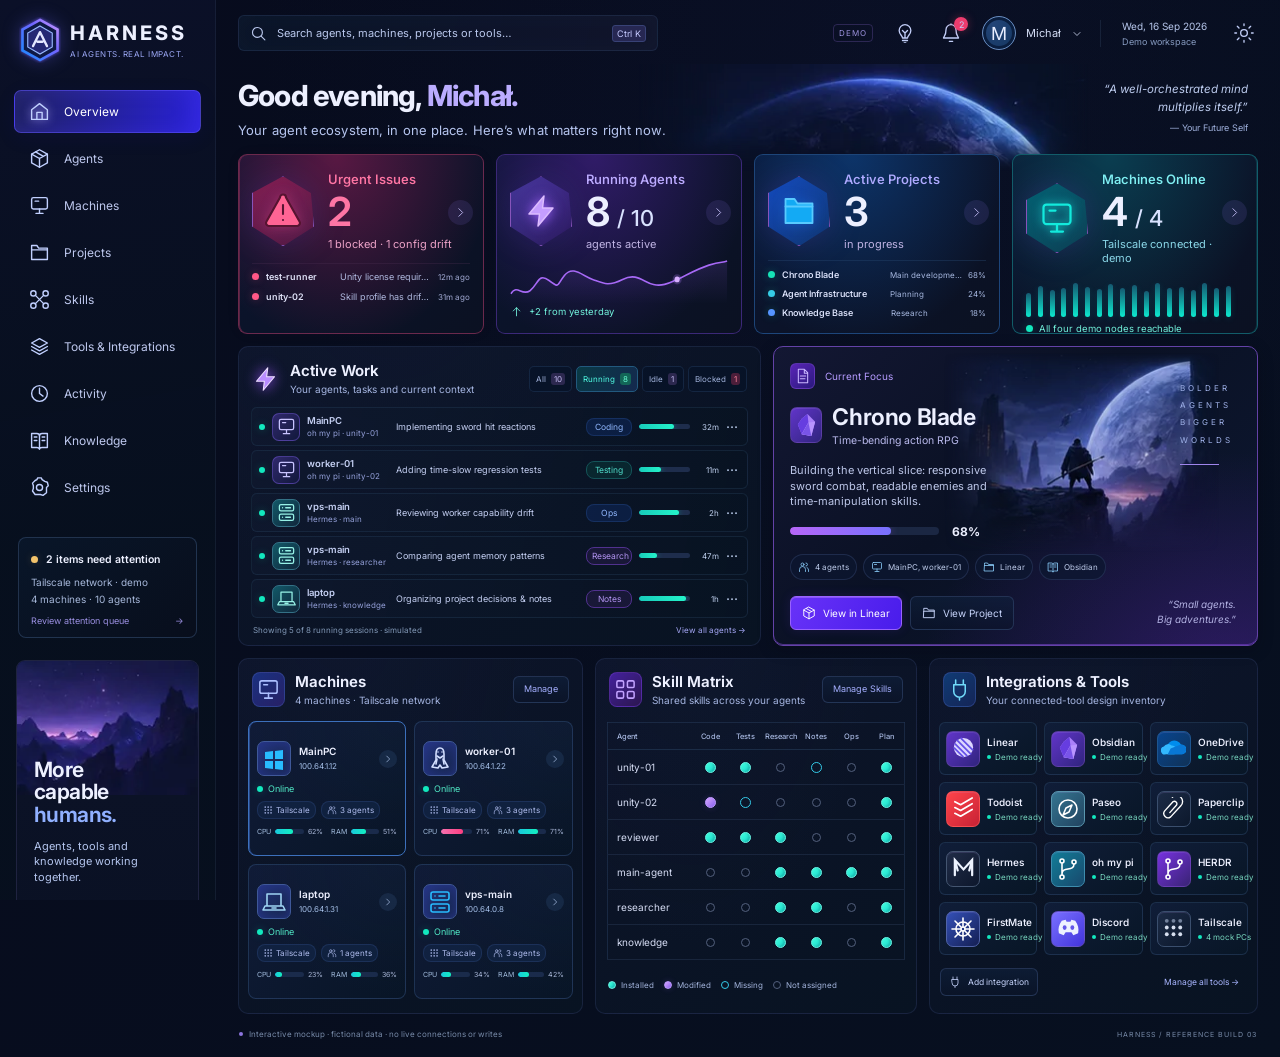
==== commit 28ae495f: "Match approved Harness reference with actual artwork and tested interactions Rebuild the mockup as r" ====
--- a/harness/index.html
+++ b/harness/index.html
@@ -1,82 +1,67 @@
 <!doctype html>
 <html lang="en">
 <head>
-<meta charset="utf-8">
-<meta name="viewport" content="width=device-width,initial-scale=1">
-<meta name="theme-color" content="#050a16">
-<title>HARNESS — AI Control Plane Mockup</title>
-<link rel="preconnect" href="https://fonts.googleapis.com">
-<link rel="preconnect" href="https://fonts.gstatic.com" crossorigin>
-<link href="https://fonts.googleapis.com/css2?family=Inter:wght@400;500;600;700;800&display=swap" rel="stylesheet">
-<style>
-:root{color-scheme:dark;--bg:#050a16;--panel:#0a1730;--panel2:#0d1d3a;--line:rgba(125,151,207,.16);--text:#f6f8ff;--muted:#8da1c5;--muted2:#6f84ac;--violet:#8b5cff;--purple:#b75cff;--blue:#3d87ff;--cyan:#24ded8;--green:#35dfa5;--yellow:#f4c65e;--red:#ff4f78;--shadow:0 24px 70px rgba(0,0,0,.34);font-family:Inter,system-ui,-apple-system,BlinkMacSystemFont,"Segoe UI",sans-serif}*{box-sizing:border-box}html,body{margin:0;min-height:100%;background:var(--bg);color:var(--text)}body{background:radial-gradient(circle at 72% 8%,rgba(68,62,218,.22),transparent 24%),linear-gradient(145deg,#030813,#071122 55%,#040a14);overflow-x:hidden}button,input,select,textarea{font:inherit}button{color:inherit}.prototype{height:28px;display:flex;align-items:center;justify-content:center;gap:8px;background:rgba(37,26,87,.82);border-bottom:1px solid rgba(148,116,255,.23);font-size:10px;color:#b4c1dc;letter-spacing:.04em}.prototype i{width:7px;height:7px;border-radius:50%;background:var(--violet);box-shadow:0 0 12px var(--violet)}.shell{display:grid;grid-template-columns:238px 1fr;min-height:calc(100vh - 28px)}.sidebar{position:sticky;top:28px;height:calc(100vh - 28px);padding:18px 14px;display:flex;flex-direction:column;border-right:1px solid var(--line);background:linear-gradient(180deg,rgba(8,17,34,.98),rgba(5,12,26,.97));z-index:20}.brand{display:flex;align-items:center;gap:12px;padding:0 7px 24px}.logo{width:40px;height:40px;border-radius:13px;display:grid;place-items:center;border:1px solid rgba(131,111,255,.62);background:radial-gradient(circle at 50% 40%,rgba(87,103,255,.34),rgba(45,26,108,.43));box-shadow:0 0 26px rgba(73,67,255,.22);color:#bdc8ff;font-size:22px}.brand strong{display:block;font-size:15px;letter-spacing:.20em}.brand small{display:block;margin-top:3px;color:#7d8ead;font-size:8px;letter-spacing:.12em}.nav{display:grid;gap:6px}.nav button{height:44px;border:1px solid transparent;border-radius:10px;background:transparent;color:#a7b6d2;padding:0 13px;display:flex;align-items:center;gap:12px;cursor:pointer;text-align:left;transition:.18s}.nav button:hover{background:rgba(91,112,176,.08);color:#fff}.nav button.active{color:#fff;background:linear-gradient(90deg,rgba(67,82,214,.66),rgba(98,43,247,.82));border-color:rgba(141,115,255,.30);box-shadow:inset 0 0 24px rgba(56,61,201,.16),0 8px 28px rgba(36,24,107,.24)}.nav .icon{width:20px;text-align:center;color:#b7c3ec}.spacer{flex:1}.system-card{padding:13px;border:1px solid rgba(88,126,183,.23);border-radius:12px;background:rgba(8,21,39,.74);margin-bottom:15px}.system-card .title{font-size:11px;font-weight:700;display:flex;align-items:center;gap:8px;margin-bottom:8px}.status-dot{width:7px;height:7px;border-radius:50%;display:inline-block}.ok{background:var(--green);box-shadow:0 0 8px rgba(53,223,165,.42)}.warn{background:var(--yellow)}.bad{background:var(--red);box-shadow:0 0 8px rgba(255,79,120,.38)}.system-card p{margin:4px 0;color:#8193b2;font-size:10px}.promo{min-height:242px;border-radius:13px;border:1px solid rgba(86,102,181,.22);position:relative;overflow:hidden;padding:18px;background:radial-gradient(circle at 72% 14%,rgba(92,73,230,.48),transparent 26%),linear-gradient(160deg,#122b52,#151033)}.promo:before{content:"";position:absolute;inset:0;background:linear-gradient(to top,rgba(5,11,25,.98),rgba(6,13,28,.15) 56%,transparent),radial-gradient(circle at 21% 15%,rgba(145,95,255,.18),transparent 18%)}.promo:after{content:"";position:absolute;left:-15%;right:-10%;bottom:-6%;height:48%;background:linear-gradient(140deg,#0d1833 0 19%,transparent 19% 24%,#111a38 24% 43%,transparent 43% 48%,#0b1831 48% 67%,transparent 67% 72%,#121736 72%);opacity:.95}.promo-copy{position:relative;z-index:1;margin-top:122px}.promo-copy strong{display:block;width:125px;font-size:24px;line-height:1.05;letter-spacing:-.04em}.promo-copy p{width:150px;margin:9px 0 0;color:#a8b5ce;font-size:10px;line-height:1.45}.promo-copy .rule{width:80px;height:2px;background:linear-gradient(90deg,var(--violet),transparent);margin:18px 0 10px}.promo-copy small{color:#9bacca;font-size:9px;line-height:1.5}.content{min-width:0;padding:0 22px 34px}.topbar{height:70px;display:flex;align-items:center;gap:12px;position:sticky;top:28px;z-index:15;background:linear-gradient(180deg,rgba(5,10,22,.97),rgba(5,10,22,.75) 74%,transparent);backdrop-filter:blur(15px)}.search{width:min(500px,42vw);height:39px;display:flex;align-items:center;gap:9px;padding:0 11px;border-radius:9px;border:1px solid rgba(112,138,187,.22);background:rgba(10,23,46,.78);box-shadow:inset 0 0 20px rgba(16,31,59,.36)}.search span{color:#8196bb}.search input{flex:1;min-width:0;border:0;outline:0;background:transparent;color:#dce6f8}.search input::placeholder{color:#7487aa}.kbd{padding:3px 6px;border:1px solid rgba(118,139,180,.21);border-radius:5px;background:rgba(8,17,34,.65);color:#8395b5;font-size:9px}.top-spacer{flex:1}.top-pill{height:38px;border:1px solid rgba(109,131,178,.18);background:rgba(11,24,47,.78);border-radius:9px;display:flex;align-items:center;gap:7px;padding:0 10px;color:#acbad3;font-size:10px}.bell{width:38px;padding:0;justify-content:center;position:relative}.badge{position:absolute;top:-4px;right:-3px;width:16px;height:16px;border-radius:50%;display:grid;place-items:center;background:var(--red);color:#fff;font-size:9px}.avatar{width:26px;height:26px;border-radius:50%;display:grid;place-items:center;background:#17365e;border:1px solid #3c6396;color:#fff;font-size:11px}.date{font-size:9px;color:#8fa0bd;line-height:1.45;text-align:right}.view{display:none}.view.active{display:block;animation:fade .18s ease}@keyframes fade{from{opacity:0;transform:translateY(3px)}to{opacity:1;transform:none}}.hero{min-height:104px;display:flex;align-items:flex-start;justify-content:space-between;gap:22px;position:relative;overflow:hidden}.hero h1{margin:9px 0 6px;font-size:clamp(30px,3vw,42px);letter-spacing:-.04em;background:linear-gradient(90deg,#fff 0 62%,#bfa6ff);-webkit-background-clip:text;color:transparent}.hero p{margin:0;color:var(--muted);font-size:14px}.eyebrow{margin:0!important;color:#7184a8!important;font-size:8px!important;font-weight:800!important;letter-spacing:.21em!important;text-transform:uppercase}.planet-wrap{position:relative;width:420px;height:105px;margin-top:5px}.planet{position:absolute;right:0;top:-215px;width:430px;height:430px;border-radius:50%;background:radial-gradient(circle at 42% 68%,rgba(52,79,177,.46),rgba(23,29,74,.92) 44%,rgba(8,15,34,.98) 67%),radial-gradient(circle at 54% 54%,rgba(120,80,255,.2),transparent 32%);border:1px solid rgba(117,116,255,.12);box-shadow:0 0 85px rgba(48,74,211,.15)}.planet:after{content:"";position:absolute;inset:18px;border:1px solid rgba(153,173,255,.05);border-radius:50%}.quote{position:absolute;right:0;bottom:0;text-align:right;color:#9aaac7;font-size:10px;line-height:1.55;font-style:italic}.metrics{display:grid;grid-template-columns:repeat(4,minmax(0,1fr));gap:12px;margin-bottom:12px}.metric{min-height:165px;padding:15px;border:1px solid var(--line);border-radius:13px;position:relative;overflow:hidden;background:rgba(10,22,44,.86);box-shadow:var(--shadow)}.metric:after{content:"";position:absolute;width:155px;height:155px;border-radius:50%;right:-65px;top:-80px;opacity:.46}.metric.red{background:linear-gradient(135deg,rgba(83,24,56,.83),rgba(24,21,55,.92));border-color:rgba(255,79,120,.42)}.metric.red:after{background:rgba(255,45,103,.28)}.metric.violet{background:linear-gradient(135deg,rgba(53,27,111,.83),rgba(20,19,59,.93));border-color:rgba(139,92,255,.44)}.metric.violet:after{background:rgba(130,54,255,.29)}.metric.blue{background:linear-gradient(135deg,rgba(20,53,112,.86),rgba(17,28,64,.93));border-color:rgba(54,128,255,.42)}.metric.blue:after{background:rgba(46,109,255,.27)}.metric.cyan{background:linear-gradient(135deg,rgba(10,67,77,.86),rgba(14,35,59,.93));border-color:rgba(38,226,222,.48)}.metric.cyan:after{background:rgba(26,212,201,.25)}.metric-top{display:grid;grid-template-columns:42px 1fr auto;gap:11px;align-items:start}.metric-icon{width:40px;height:40px;border-radius:12px;display:grid;place-items:center;background:rgba(255,255,255,.07);border:1px solid rgba(255,255,255,.08);font-size:20px;font-weight:800}.metric-label{font-size:10px;color:#c8d3e8;margin-top:3px}.metric strong{display:block;font-size:34px;line-height:1;margin:3px 0}.metric strong em{font-style:normal;font-size:14px;color:#95a6c5;font-weight:500}.metric-sub{font-size:9px;color:#90a2c0}.metric-arrow{width:25px;height:25px;border-radius:50%;display:grid;place-items:center;background:rgba(255,255,255,.06);font-size:12px}.metric-list{list-style:none;margin:13px 0 0;padding:0}.metric-list li{display:grid;grid-template-columns:8px 62px 1fr auto;gap:7px;align-items:center;margin:8px 0;font-size:8px;color:#bac6da}.metric-list small{color:#8092b2}.metric-line{height:26px;margin-top:14px;position:relative}.metric-line:before{content:"";position:absolute;inset:0;color:#a662ff;background:linear-gradient(115deg,transparent 0 4%,currentColor 5% 7%,transparent 8% 22%,currentColor 23% 25%,transparent 26% 36%,currentColor 37% 40%,transparent 41% 52%,currentColor 53% 55%,transparent 56% 67%,currentColor 68% 70%,transparent 71% 100%);opacity:.72;clip-path:polygon(0 70%,8% 58%,17% 63%,28% 28%,41% 42%,52% 37%,63% 48%,78% 20%,100% 31%,100% 42%,78% 32%,63% 60%,52% 49%,41% 53%,28% 39%,17% 75%,8% 70%,0 82%)}.metric-foot{margin-top:8px;color:#59dfac;font-size:9px}.bars{display:flex;align-items:flex-end;gap:5px;height:30px;margin-top:13px}.bars i{display:block;width:4px;border-radius:10px;background:linear-gradient(180deg,#31e2da,#24cfd1);box-shadow:0 0 8px rgba(38,226,222,.18)}.grid{display:grid;grid-template-columns:repeat(12,minmax(0,1fr));gap:12px}.span12{grid-column:span 12}.span7{grid-column:span 7}.span5{grid-column:span 5}.span4{grid-column:span 4}.panel,.focus{border:1px solid var(--line);border-radius:13px;background:linear-gradient(180deg,rgba(11,25,48,.92),rgba(8,19,38,.9));box-shadow:var(--shadow)}.panel{padding:13px}.panel-head{display:flex;align-items:flex-start;justify-content:space-between;gap:10px;min-height:34px;margin-bottom:8px}.panel-head h2,.focus h2{margin:0;font-size:13px}.panel-head p{margin:3px 0 0;color:#7085a9;font-size:8px}.link-btn,.seg button,.secondary,.primary,.quick-btn{border-radius:7px;border:1px solid rgba(109,132,179,.18);background:rgba(11,24,47,.72);cursor:pointer}.link-btn{padding:5px 7px;color:#7da7ff;font-size:8px}.seg{display:inline-flex;padding:2px;gap:2px;border-radius:7px;background:rgba(4,12,27,.64);border:1px solid rgba(109,131,180,.15)}.seg button{border:0;padding:5px 8px;background:transparent;color:#6f83a6;font-size:7px}.seg button.active{background:rgba(73,59,196,.62);color:#fff}.work-list{display:grid;gap:5px}.work-row{min-height:48px;padding:6px 8px;display:grid;grid-template-columns:30px 96px 1fr 56px 34px;gap:8px;align-items:center;border:1px solid rgba(114,138,181,.11);border-radius:7px;background:rgba(7,17,34,.56)}.work-icon{width:27px;height:27px;border-radius:7px;display:grid;place-items:center;background:rgba(70,74,158,.34);color:#c2ccff}.work-agent strong{display:block;font-size:8px}.work-agent span,.work-task span{display:block;color:#7488a8;font-size:7px;margin-top:2px}.work-task{min-width:0;color:#bec9dd;font-size:8px;white-space:nowrap;overflow:hidden;text-overflow:ellipsis}.work-tag{padding:4px 6px;border-radius:20px;font-size:7px;text-align:center;background:rgba(55,118,255,.13);color:#83b6ff}.work-tag.test{background:rgba(44,209,167,.13);color:#5fe0b2}.work-tag.research{background:rgba(157,97,255,.13);color:#c395ff}.work-time{text-align:right;color:#8195b7;font-size:7px}.focus{min-height:303px;padding:18px;position:relative;overflow:hidden;background:linear-gradient(145deg,rgba(47,25,105,.84),rgba(10,21,48,.95) 58%,rgba(15,40,71,.92));border-color:rgba(131,95,255,.50)}.focus:before{content:"";position:absolute;width:255px;height:255px;border-radius:50%;right:-72px;top:-82px;background:radial-gradient(circle at 40% 40%,rgba(68,120,255,.58),rgba(79,53,180,.20) 53%,transparent 68%);border:1px solid rgba(116,112,255,.15)}.focus-art{position:absolute;right:0;bottom:0;width:58%;height:70%;background:linear-gradient(to top,rgba(5,10,24,1),rgba(5,10,24,.08) 58%,transparent),linear-gradient(140deg,transparent 0 28%,#101934 29% 42%,transparent 43% 54%,#131a39 55% 70%,transparent 71%);opacity:.95}.focus-kicker{position:relative;z-index:1;color:#af88ff;font-size:8px;font-weight:700;letter-spacing:.08em}.focus h2{position:relative;z-index:1;font-size:23px;margin:7px 0 3px}.focus .sub{position:relative;z-index:1;color:#b4c1d8;font-size:9px}.focus .copy{position:relative;z-index:1;width:58%;margin-top:12px;color:#aab8d2;font-size:8px;line-height:1.45}.progress{position:relative;z-index:1;width:55%;margin:15px 0 8px}.progress .track{height:6px;border-radius:10px;background:rgba(6,13,31,.72);overflow:hidden}.progress .track i{display:block;width:68%;height:100%;border-radius:10px;background:linear-gradient(90deg,#bc67ff,#6d70ff)}.focus-tags{display:flex;gap:5px;flex-wrap:wrap;position:relative;z-index:1}.focus-tags span{padding:4px 6px;border:1px solid rgba(121,132,196,.18);background:rgba(5,16,34,.52);color:#9eaed0;font-size:7px;border-radius:20px}.focus-actions{display:flex;gap:6px;margin-top:12px;position:relative;z-index:1}.primary{padding:7px 10px;border-color:rgba(151,118,255,.45);background:linear-gradient(90deg,#6640ff,#8a3dff);color:#fff;box-shadow:0 8px 24px rgba(83,48,218,.24);font-size:8px}.secondary{padding:7px 10px;color:#cfd9ed;font-size:8px}.focus-vertical{position:absolute;right:17px;top:52px;writing-mode:vertical-rl;letter-spacing:.16em;color:#9badca;font-size:7px;z-index:1}.focus-quote{position:absolute;right:15px;bottom:13px;text-align:right;color:#a8b7d5;font-size:8px;line-height:1.4;font-style:italic;z-index:1}.machine-grid{display:grid;grid-template-columns:1fr 1fr;gap:7px}.machine{padding:9px;border:1px solid rgba(100,132,184,.14);border-radius:8px;background:rgba(6,16,32,.55)}.machine-head{display:flex;align-items:center;justify-content:space-between}.machine strong{display:block;font-size:8px}.machine small{display:block;color:#7286a8;font-size:7px;margin-top:2px}.online{display:flex;gap:5px;align-items:center;margin:6px 0;font-size:7px;color:#68e8b8}.tags{display:flex;gap:4px;flex-wrap:wrap;margin-bottom:6px}.tags span{padding:3px 5px;border-radius:5px;background:rgba(9,19,37,.72);border:1px solid rgba(102,126,176,.13);color:#91a4c4;font-size:6px}.mini-stats{display:grid;grid-template-columns:20px 1fr 20px 1fr;gap:4px;align-items:center;font-size:6px;color:#6e82a5}.mini-bar{height:4px;border-radius:5px;background:#0a1528;overflow:hidden}.mini-bar i{display:block;height:100%;background:linear-gradient(90deg,#2bddc8,#706eff)}.mini-bar.hot i{background:linear-gradient(90deg,#ff6688,#8e62ff)}.matrix-wrap{overflow:auto}.matrix{width:100%;border-collapse:collapse;min-width:430px}.matrix th,.matrix td{padding:7px 6px;text-align:center;border-bottom:1px solid rgba(104,130,179,.08);font-size:7px}.matrix th{color:#667b9e;font-weight:600}.matrix th:first-child,.matrix td:first-child{text-align:left}.dot-skill{width:8px;height:8px;border-radius:50%;display:inline-block;border:1px solid #42acd9}.expert{background:#9d6aff;border-color:#a978ff}.capable{background:#48dfd2;border-color:#48dfd2}.learning{background:transparent;border-color:#39a8dd}.off{background:transparent;border-color:#445372}.legend{display:flex;gap:11px;flex-wrap:wrap;margin-top:8px;color:#7186aa;font-size:6px}.legend span{display:flex;gap:4px;align-items:center}.tools{display:grid;grid-template-columns:repeat(3,1fr);gap:6px}.tool{display:grid;grid-template-columns:30px 1fr;gap:7px;align-items:center;padding:8px;border:1px solid rgba(104,129,177,.12);background:rgba(6,16,34,.55);border-radius:8px}.tool-icon{width:28px;height:28px;border-radius:7px;display:grid;place-items:center;background:linear-gradient(145deg,rgba(93,71,224,.58),rgba(38,102,185,.40));font-size:10px;font-weight:700}.tool strong{display:block;font-size:7px}.tool span{display:block;margin-top:2px;color:#47d8aa;font-size:6px}.page-head{min-height:86px;display:flex;align-items:center;justify-content:space-between;gap:16px}.page-head h1{margin:4px 0 5px;font-size:28px;letter-spacing:-.04em}.page-head p{margin:0;color:var(--muted);font-size:10px}.table-wrap{overflow:auto}.data-table{width:100%;min-width:720px;border-collapse:collapse}.data-table th,.data-table td{padding:10px 11px;border-bottom:1px solid rgba(100,127,177,.08);font-size:8px}.data-table th{text-align:left;color:#65799d;text-transform:uppercase;letter-spacing:.08em;font-size:6px}.name-cell{font-weight:700;color:#eef2fc}.pill{display:inline-flex;padding:4px 6px;border-radius:20px;font-size:6px}.running{color:#4fdbad;border:1px solid rgba(78,221,171,.18);background:rgba(31,137,106,.08)}.idle{color:#8496b5;border:1px solid rgba(119,142,181,.16);background:rgba(92,106,135,.08)}.blocked{color:#ff7897;border:1px solid rgba(255,79,120,.2);background:rgba(255,79,120,.08)}.notes{display:grid;gap:7px}.note{padding:10px;border:1px solid rgba(101,128,178,.12);border-radius:8px;background:rgba(6,16,32,.55);display:grid;grid-template-columns:1fr auto;gap:8px}.note h3{margin:0;font-size:8px}.note p{margin:4px 0;color:#8799b6;font-size:7px;line-height:1.45}.note-meta{display:flex;gap:5px;flex-wrap:wrap}.note-meta span{padding:3px 5px;border-radius:5px;background:rgba(96,119,162,.08);color:#7187a9;font-size:6px}.note-side{text-align:right;color:#7186a7;font-size:6px}.note-side b{display:block;color:#b68cff;font-size:10px;margin-top:4px}.quick-btn{width:100%;margin-top:8px;padding:7px;color:#c9b5ff;border-style:dashed;background:rgba(78,46,160,.12);font-size:7px}.config{display:grid;grid-template-columns:240px 1fr;gap:12px}.config-side{display:grid;align-content:start;gap:10px}.config-side label{display:grid;gap:5px;color:#8093b4;font-size:7px}.config-side select{height:33px;background:#08172c;color:#d5deee;border:1px solid rgba(102,130,179,.2);border-radius:7px;padding:0 8px;font-size:8px}.diff-row{display:grid;grid-template-columns:120px 1fr 1fr 64px;min-height:34px;align-items:center;border-bottom:1px solid rgba(98,124,176,.08)}.diff-row>div{padding:6px 8px;font-size:7px}.diff-row.header{color:#63799e;text-transform:uppercase;letter-spacing:.08em;font-size:6px}.diff-badge{display:inline-flex;padding:3px 5px;border-radius:5px;font-size:6px;color:#78e0b4;background:rgba(57,223,162,.08)}.diff-badge.changed{color:#f7c65d;background:rgba(247,198,93,.08)}dialog{width:min(520px,calc(100vw - 28px));border:1px solid rgba(122,102,218,.32);border-radius:14px;padding:0;background:linear-gradient(180deg,#0b1730,#091326);color:var(--text);box-shadow:0 30px 120px rgba(0,0,0,.65)}dialog::backdrop{background:rgba(0,5,15,.72);backdrop-filter:blur(6px)}#idea-form{padding:18px}.dialog-head{display:flex;justify-content:space-between;gap:12px;align-items:start}.dialog-head h2{margin:4px 0 14px;font-size:20px}.dialog-close{width:32px;height:32px;font-size:20px;border-radius:8px;background:rgba(12,26,49,.84);border:1px solid rgba(110,132,181,.19)}#idea-form label{display:grid;gap:6px;color:#93a4bf;font-size:8px;margin-top:10px}#idea-form input,#idea-form textarea,#idea-form select{width:100%;background:#071326;color:#eef2ff;border:1px solid rgba(102,127,177,.2);border-radius:8px;padding:9px;outline:none}.dialog-hint{margin-top:10px;padding:8px;border-radius:7px;color:#8fa0ba;font-size:7px;background:rgba(110,74,219,.08);border:1px solid rgba(110,74,219,.13)}.dialog-actions{display:flex;justify-content:flex-end;gap:7px;margin-top:14px}.toast{position:fixed;right:20px;bottom:20px;z-index:100;padding:10px 12px;border-radius:8px;background:#0e2039;border:1px solid rgba(100,224,184,.24);box-shadow:0 20px 60px rgba(0,0,0,.38);color:#cbd6e8;font-size:8px;opacity:0;transform:translateY(10px);pointer-events:none;transition:.2s}.toast.show{opacity:1;transform:none}@media(max-width:1180px){.metrics{grid-template-columns:repeat(2,1fr)}.span7,.span5{grid-column:span 12}.span4{grid-column:span 6}.tools{grid-template-columns:repeat(2,1fr)}}@media(max-width:820px){.shell{grid-template-columns:72px 1fr}.sidebar{padding-inline:10px}.brand>div:last-child,.nav .label,.system-card,.promo{display:none}.brand{justify-content:center;padding-inline:0}.nav button{justify-content:center;padding:0}.content{padding-inline:14px}.planet-wrap,.date{display:none}.span4{grid-column:span 12}.work-row{grid-template-columns:30px 82px 1fr 48px}.work-time{display:none}.config{grid-template-columns:1fr}}@media(max-width:560px){.metrics{grid-template-columns:1fr}.search{width:100%}.top-pill.profile{display:none}.work-row{grid-template-columns:28px 1fr 46px}.work-task{grid-column:2/4}.machine-grid{grid-template-columns:1fr}.tools{grid-template-columns:1fr}.hero h1{font-size:28px}}
-</style>
+  <meta charset="utf-8">
+  <meta name="viewport" content="width=device-width, initial-scale=1">
+  <meta name="theme-color" content="#070d1d">
+  <meta name="description" content="An interactive Harness dashboard design mockup. All machines, agents, notes and operations are simulated.">
+  <title>HARNESS · Your AI control plane</title>
+  <link rel="preconnect" href="https://fonts.googleapis.com">
+  <link rel="preconnect" href="https://fonts.gstatic.com" crossorigin>
+  <link href="https://fonts.googleapis.com/css2?family=Inter:wght@400;450;500;550;600;650;700;750;800&display=swap" rel="stylesheet">
+  <link rel="icon" href="./assets/mark.svg" type="image/svg+xml">
+  <link rel="stylesheet" href="./styles.css?v=reference-3">
+  <script src="./app.js?v=reference-3" defer></script>
 </head>
 <body>
-<div class="prototype"><i></i>Interactive mockup · simulated data only · no live agent/config/Obsidian writes</div>
-<div class="shell">
-<aside class="sidebar">
-  <div class="brand"><div class="logo">◈</div><div><strong>HARNESS</strong><small>AI AGENTS. REAL IMPACT.</small></div></div>
-  <nav class="nav">
-    <button class="active" data-view="overview"><span class="icon">⌂</span><span class="label">Overview</span></button>
-    <button data-view="agents"><span class="icon">⬡</span><span class="label">Agents</span></button>
-    <button data-view="machines"><span class="icon">▤</span><span class="label">Machines</span></button>
-    <button data-view="projects"><span class="icon">◫</span><span class="label">Projects</span></button>
-    <button data-view="skills"><span class="icon">✣</span><span class="label">Skills</span></button>
-    <button data-view="integrations"><span class="icon">⌘</span><span class="label">Tools & Integrations</span></button>
-    <button data-view="activity"><span class="icon">◷</span><span class="label">Activity</span></button>
-    <button data-view="knowledge"><span class="icon">▣</span><span class="label">Knowledge</span></button>
-    <button data-view="settings"><span class="icon">⚙</span><span class="label">Settings</span></button>
-  </nav>
-  <div class="spacer"></div>
-  <div class="system-card"><div class="title"><span class="status-dot ok"></span>All systems operational</div><p>Tailscale connected</p><p>4 machines · 10 agents</p><p>v0.2.0 mockup</p></div>
-  <div class="promo"><div class="promo-copy"><strong>More capable humans.</strong><p>Agents, tools and knowledge working together.</p><div class="rule"></div><small>Build. Automate.<br>Create the future.</small></div></div>
-</aside>
-<main class="content">
-<header class="topbar">
-  <label class="search"><span>⌕</span><input id="search" placeholder="Search agents, machines, projects or tools..."><span class="kbd">⌘ K</span></label>
-  <div class="top-spacer"></div><div class="top-pill bell">♢<span class="badge">3</span></div><div class="top-pill profile"><span class="avatar">M</span><span>Michał</span><span>⌄</span></div><div class="date">Tue, 26 Nov 2024<br>18:42</div><div class="top-pill bell">☼</div>
-</header>
-<section class="view active" id="view-overview">
-  <div class="hero"><div><p class="eyebrow">Control Plane</p><h1>Good evening, Michał.</h1><p>Your agent ecosystem is running smoothly. Here’s what matters right now.</p></div><div class="planet-wrap"><div class="planet"></div><div class="quote">“A well-orchestrated mind<br>multiplies itself.”<br>— Your Future Self</div></div></div>
-  <div class="metrics">
-    <article class="metric red"><div class="metric-top"><div class="metric-icon">!</div><div><div class="metric-label">Urgent Issues</div><strong>2</strong><div class="metric-sub">agents need attention</div></div><div class="metric-arrow">›</div></div><ul class="metric-list"><li><span class="status-dot bad"></span><b>worker-01</b><span>High CPU usage (92%)</span><small>12m ago</small></li><li><span class="status-dot bad"></span><b>FirstMate</b><span>Task failed: test suite</span><small>41m ago</small></li></ul></article>
-    <article class="metric violet"><div class="metric-top"><div class="metric-icon">ϟ</div><div><div class="metric-label">Running Agents</div><strong>8 <em>/ 10</em></strong><div class="metric-sub">agents active</div></div><div class="metric-arrow">›</div></div><div class="metric-line"></div><div class="metric-foot">▲ +2 from yesterday</div></article>
-    <article class="metric blue"><div class="metric-top"><div class="metric-icon">▣</div><div><div class="metric-label">Active Projects</div><strong>3</strong><div class="metric-sub">in progress</div></div><div class="metric-arrow">›</div></div><ul class="metric-list"><li><span class="status-dot ok"></span><b>Chrono Blade</b><span>Main development</span><small>68%</small></li><li><span class="status-dot" style="background:#4ccfff"></span><b>Agent Infrastructure</b><span>Planning</span><small>24%</small></li><li><span class="status-dot" style="background:#8c68ff"></span><b>Knowledge Base</b><span>Research</span><small>18%</small></li></ul></article>
-    <article class="metric cyan"><div class="metric-top"><div class="metric-icon">▤</div><div><div class="metric-label">Machines Online</div><strong>4 <em>/ 4</em></strong><div class="metric-sub">Tailscale connected</div></div><div class="metric-arrow">›</div></div><div class="bars"><i style="height:16px"></i><i style="height:20px"></i><i style="height:24px"></i><i style="height:28px"></i><i style="height:22px"></i><i style="height:30px"></i><i style="height:26px"></i><i style="height:21px"></i><i style="height:29px"></i><i style="height:24px"></i><i style="height:26px"></i><i style="height:30px"></i><i style="height:25px"></i><i style="height:22px"></i><i style="height:29px"></i><i style="height:24px"></i></div><div class="metric-foot">● Global fleet healthy</div></article>
+  <a class="skip-link" href="#main">Skip to dashboard</a>
+  <div id="symbols" aria-hidden="true"></div>
+  <aside class="sidebar" id="sidebar" aria-label="Main navigation">
+    <a class="brand" href="#overview" aria-label="Harness overview"><img src="./assets/mark.svg" alt="" width="42" height="46"><span><strong>HARNESS</strong><small>AI AGENTS. REAL IMPACT.</small></span></a>
+    <nav id="navigation"></nav>
+    <div class="sidebar-space"></div>
+    <section class="system-summary" aria-label="Demo environment status">
+      <strong><span class="led amber"></span>2 items need attention</strong>
+      <p>Tailscale network · demo</p><p>4 machines · 10 agents</p><a href="#activity">Review attention queue <span>→</span></a>
+    </section>
+    <section class="manifesto">
+      <div class="manifesto-art" role="img" aria-label="Violet mountains from the approved dashboard concept"></div>
+      <div class="manifesto-copy"><h2>More<br>capable<br><span>humans.</span></h2><p>Agents, tools and<br>knowledge working<br>together.</p><div class="small-rule"></div><p>Build. Automate.<br>Create the future.</p></div>
+    </section>
+    <a class="demo-caption" href="../">DESIGN MOCKUP <span>v0.3 ↗</span></a>
+  </aside>
+  <div class="workspace">
+    <header class="topbar">
+      <button class="icon-button mobile-menu" id="menu-button" aria-label="Toggle navigation" aria-expanded="false"></button>
+      <button class="search-trigger" id="search-trigger"><span id="search-icon"></span><span>Search agents, machines, projects or tools…</span><kbd>Ctrl K</kbd></button>
+      <div class="topbar-right">
+        <span class="demo-badge" title="All data is fictional. Nothing connects to your real harness.">DEMO</span>
+        <button class="icon-button capture-trigger" id="capture-trigger" title="Capture an idea · Ctrl I" aria-label="Capture an idea"></button>
+        <button class="icon-button notification-button" id="notifications" aria-label="2 items need attention"><span id="bell-icon"></span><span class="notification-count">2</span></button>
+        <div class="user-profile"><span class="avatar">M</span><span>Michał</span><span id="profile-chevron"></span></div>
+        <div class="date-block"><span>Wed, 16 Sep 2026</span><small>Demo workspace</small></div>
+        <button class="icon-button atmosphere-button" id="atmosphere" aria-label="Reduce decorative glow" aria-pressed="false" title="Toggle ambient glow"></button>
+      </div>
+    </header>
+    <main id="main" tabindex="-1"></main>
+    <footer class="page-footer"><span class="led"></span>Interactive mockup · fictional data · no live connections or writes<span class="footer-right">HARNESS / REFERENCE BUILD 03</span></footer>
   </div>
-  <div class="grid">
-    <article class="panel span7"><div class="panel-head"><div><h2>ϟ Active Work</h2><p>Live view of what your agents are working on</p></div><div class="seg"><button>All 4</button><button class="active">Running 3</button><button>Idle 1</button><button>Errors 0</button></div></div><div class="work-list">
-      <div class="work-row"><div class="work-icon">◫</div><div class="work-agent"><strong>MainPC</strong><span>herdr</span></div><div class="work-task">Implementing combat system for Chrono Blade<span>Coding</span></div><div class="work-tag">Coding</div><div class="work-time">32m</div></div>
-      <div class="work-row"><div class="work-icon">◉</div><div class="work-agent"><strong>worker-01</strong><span>oh my pi</span></div><div class="work-task">Running evaluation suite<span>Testing</span></div><div class="work-tag test">Testing</div><div class="work-time">11m</div></div>
-      <div class="work-row"><div class="work-icon">◆</div><div class="work-agent"><strong>laptop</strong><span>FirstMate</span></div><div class="work-task">Writing and running unit tests<span>Testing</span></div><div class="work-tag test">Testing</div><div class="work-time">2h</div></div>
-      <div class="work-row"><div class="work-icon">⌕</div><div class="work-agent"><strong>gym-main</strong><span>Paseo</span></div><div class="work-task">Organizing research notes on agent memory<span>Research</span></div><div class="work-tag research">Research</div><div class="work-time">47m</div></div>
-      <div class="work-row"><div class="work-icon">⇱</div><div class="work-agent"><strong>vps-main</strong><span>Paperclip</span></div><div class="work-task">Indexing documentation and resources<span>Indexing</span></div><div class="work-tag research">Indexing</div><div class="work-time">1h</div></div>
-    </div></article>
-    <article class="focus span5"><div class="focus-art"></div><div class="focus-vertical">BOLDER AGENTS BIGGER WORLDS</div><div class="focus-kicker">Current Focus</div><h2>Chrono Blade</h2><div class="sub">AI-powered action RPG</div><div class="copy">Building an adaptive combat system with evolving NPC behaviors using multi-agent simulation.</div><div class="progress"><div class="track"><i></i></div></div><div class="focus-tags"><span>4 agents</span><span>MainPC, worker-01</span><span>Linear</span><span>Obsidian</span></div><div class="focus-actions"><button class="primary">Open in Linear →</button><button class="secondary" data-view-target="projects">View Project</button></div><div class="focus-quote">“Small agents.<br>Big adventures.”</div></article>
-    <article class="panel span4"><div class="panel-head"><div><h2>Machines</h2><p>4 machines · Tailscale connected</p></div><button class="link-btn" data-view-target="machines">Manage</button></div><div class="machine-grid">
-      <div class="machine"><div class="machine-head"><div><strong>MainPC</strong><small>192.168.1.12</small></div><div>›</div></div><div class="online"><span class="status-dot ok"></span>Online</div><div class="tags"><span>Tailscale</span><span>8 agents</span></div><div class="mini-stats"><span>CPU</span><div class="mini-bar"><i style="width:62%"></i></div><span>RAM</span><div class="mini-bar"><i style="width:51%"></i></div></div></div>
-      <div class="machine"><div class="machine-head"><div><strong>gym-main</strong><small>192.168.1.23</small></div><div>›</div></div><div class="online"><span class="status-dot ok"></span>Online</div><div class="tags"><span>Tailscale</span><span>3 agents</span></div><div class="mini-stats"><span>CPU</span><div class="mini-bar"><i style="width:31%"></i></div><span>RAM</span><div class="mini-bar"><i style="width:68%"></i></div></div></div>
-      <div class="machine"><div class="machine-head"><div><strong>worker-01</strong><small>10.0.0.42</small></div><div>›</div></div><div class="online"><span class="status-dot ok"></span>Online</div><div class="tags"><span>Tailscale</span><span>5 agents</span></div><div class="mini-stats"><span>CPU</span><div class="mini-bar hot"><i style="width:71%"></i></div><span>RAM</span><div class="mini-bar"><i style="width:71%"></i></div></div></div>
-      <div class="machine"><div class="machine-head"><div><strong>vps-main</strong><small>100.64.0.8</small></div><div>›</div></div><div class="online"><span class="status-dot ok"></span>Online</div><div class="tags"><span>Tailscale</span><span>4 agents</span></div><div class="mini-stats"><span>CPU</span><div class="mini-bar"><i style="width:34%"></i></div><span>Disk</span><div class="mini-bar"><i style="width:36%"></i></div></div></div>
-    </div></article>
-    <article class="panel span4"><div class="panel-head"><div><h2>Skill Matrix</h2><p>Agent capabilities across key domains</p></div><button class="link-btn" data-view-target="skills">Manage Skills</button></div><div class="matrix-wrap"><table class="matrix"><thead><tr><th>Agent</th><th>Coding</th><th>Testing</th><th>Research</th><th>Writing</th><th>Ops</th><th>Planning</th></tr></thead><tbody><tr><td>herdr</td><td><i class="dot-skill expert"></i></td><td><i class="dot-skill capable"></i></td><td><i class="dot-skill learning"></i></td><td><i class="dot-skill expert"></i></td><td><i class="dot-skill learning"></i></td><td><i class="dot-skill capable"></i></td></tr><tr><td>oh my pi</td><td><i class="dot-skill learning"></i></td><td><i class="dot-skill capable"></i></td><td><i class="dot-skill expert"></i></td><td><i class="dot-skill capable"></i></td><td><i class="dot-skill capable"></i></td><td><i class="dot-skill capable"></i></td></tr><tr><td>FirstMate</td><td><i class="dot-skill expert"></i></td><td><i class="dot-skill capable"></i></td><td><i class="dot-skill learning"></i></td><td><i class="dot-skill expert"></i></td><td><i class="dot-skill learning"></i></td><td><i class="dot-skill capable"></i></td></tr><tr><td>Paseo</td><td><i class="dot-skill learning"></i></td><td><i class="dot-skill capable"></i></td><td><i class="dot-skill expert"></i></td><td><i class="dot-skill learning"></i></td><td><i class="dot-skill expert"></i></td><td><i class="dot-skill capable"></i></td></tr><tr><td>Paperclip</td><td><i class="dot-skill expert"></i></td><td><i class="dot-skill capable"></i></td><td><i class="dot-skill expert"></i></td><td><i class="dot-skill expert"></i></td><td><i class="dot-skill learning"></i></td><td><i class="dot-skill capable"></i></td></tr><tr><td>Hermes</td><td><i class="dot-skill learning"></i></td><td><i class="dot-skill capable"></i></td><td><i class="dot-skill expert"></i></td><td><i class="dot-skill expert"></i></td><td><i class="dot-skill learning"></i></td><td><i class="dot-skill capable"></i></td></tr></tbody></table></div><div class="legend"><span><i class="dot-skill expert"></i>Expert</span><span><i class="dot-skill capable"></i>Capable</span><span><i class="dot-skill learning"></i>Learning</span><span><i class="dot-skill off"></i>Not enabled</span></div></article>
-    <article class="panel span4"><div class="panel-head"><div><h2>Integrations & Tools</h2><p>Connected tools powering your ecosystem</p></div><button class="link-btn" data-view-target="integrations">Manage all →</button></div><div class="tools"><div class="tool"><div class="tool-icon">L</div><div><strong>Linear</strong><span>● Connected</span></div></div><div class="tool"><div class="tool-icon">◆</div><div><strong>Obsidian</strong><span>● Connected</span></div></div><div class="tool"><div class="tool-icon">☁</div><div><strong>OneDrive</strong><span>● Connected</span></div></div><div class="tool"><div class="tool-icon">✓</div><div><strong>Todoist</strong><span>● Connected</span></div></div><div class="tool"><div class="tool-icon">P</div><div><strong>Paseo</strong><span>● Connected</span></div></div><div class="tool"><div class="tool-icon">⌕</div><div><strong>Paperclip</strong><span>● Connected</span></div></div><div class="tool"><div class="tool-icon">M</div><div><strong>Hermes</strong><span>● Connected</span></div></div><div class="tool"><div class="tool-icon">π</div><div><strong>oh my pi</strong><span>● Connected</span></div></div><div class="tool"><div class="tool-icon">h</div><div><strong>herdr</strong><span>● Connected</span></div></div><div class="tool"><div class="tool-icon">♘</div><div><strong>FirstMate</strong><span>● Connected</span></div></div><div class="tool"><div class="tool-icon">◎</div><div><strong>Discord</strong><span>● Connected</span></div></div><div class="tool"><div class="tool-icon">T</div><div><strong>Tailscale</strong><span>● 4 machines</span></div></div></div></article>
-  </div>
-</section>
-<section class="view" id="view-agents"><div class="page-head"><div><p class="eyebrow">Runtime</p><h1>Agents</h1><p>Who runs where, through which harness, with what profile and skills.</p></div><button class="primary">+ New profile</button></div><article class="panel table-wrap"><table class="data-table"><thead><tr><th>Agent</th><th>Status</th><th>Machine</th><th>Harness</th><th>Profile</th><th>Skills</th><th>Current task</th></tr></thead><tbody><tr><td class="name-cell">main-agent</td><td><span class="pill running">Running</span></td><td>vps-main</td><td>Hermes</td><td>Orchestrator</td><td>12</td><td>Supervise ecosystem</td></tr><tr><td class="name-cell">unity-01</td><td><span class="pill running">Running</span></td><td>MainPC</td><td>oh my pi</td><td>UnityCoder</td><td>10</td><td>Combat system</td></tr><tr><td class="name-cell">unity-02</td><td><span class="pill idle">Idle</span></td><td>worker-01</td><td>oh my pi</td><td>UnityCoder</td><td>8</td><td>Waiting for task</td></tr><tr><td class="name-cell">reviewer</td><td><span class="pill running">Running</span></td><td>worker-01</td><td>oh my pi</td><td>Reviewer</td><td>9</td><td>PR review</td></tr><tr><td class="name-cell">researcher</td><td><span class="pill running">Running</span></td><td>vps-main</td><td>Hermes</td><td>Researcher</td><td>7</td><td>Agent tooling research</td></tr><tr><td class="name-cell">assistant</td><td><span class="pill running">Running</span></td><td>laptop</td><td>Hermes</td><td>Personal</td><td>6</td><td>Knowledge capture</td></tr><tr><td class="name-cell">legacy</td><td><span class="pill blocked">Blocked</span></td><td>worker-01</td><td>oh my pi</td><td>Legacy</td><td>4</td><td>Dependency error</td></tr></tbody></table></article></section>
-<section class="view" id="view-machines"><div class="page-head"><div><p class="eyebrow">Infrastructure</p><h1>Machines</h1><p>Fleet inventory, health, harnesses and Tailscale-connected nodes.</p></div><button class="primary">+ Add machine</button></div><article class="panel"><div class="machine-grid"><div class="machine"><div class="machine-head"><div><strong>vps-main</strong><small>100.64.0.8 · Ubuntu 24.04</small></div><div class="tags"><span>Control plane</span></div></div><div class="online"><span class="status-dot ok"></span>Healthy · 4 agents</div><div class="tags"><span>Hermes</span><span>HERDR</span><span>FirstMate</span><span>Paperclip</span></div><div class="mini-stats"><span>CPU</span><div class="mini-bar"><i style="width:34%"></i></div><span>RAM</span><div class="mini-bar"><i style="width:42%"></i></div></div></div><div class="machine"><div class="machine-head"><div><strong>MainPC</strong><small>100.64.1.12 · Windows 11</small></div><div class="tags"><span>Unity development</span></div></div><div class="online"><span class="status-dot ok"></span>Healthy · 3 agents</div><div class="tags"><span>oh my pi</span><span>HERDR</span><span>Paseo</span></div><div class="mini-stats"><span>CPU</span><div class="mini-bar"><i style="width:38%"></i></div><span>RAM</span><div class="mini-bar"><i style="width:51%"></i></div></div></div><div class="machine"><div class="machine-head"><div><strong>worker-01</strong><small>100.64.1.22 · Ubuntu 24.04</small></div><div class="tags"><span>Agent worker</span></div></div><div class="online"><span class="status-dot warn"></span>1 config drift · 2 agents</div><div class="tags"><span>oh my pi</span><span>HERDR</span></div><div class="mini-stats"><span>CPU</span><div class="mini-bar hot"><i style="width:82%"></i></div><span>RAM</span><div class="mini-bar"><i style="width:71%"></i></div></div></div><div class="machine"><div class="machine-head"><div><strong>laptop</strong><small>100.64.1.31 · Windows 11</small></div><div class="tags"><span>Mobile dev</span></div></div><div class="online"><span class="status-dot ok"></span>Healthy · 1 agent</div><div class="tags"><span>Hermes</span><span>Paseo</span></div><div class="mini-stats"><span>CPU</span><div class="mini-bar"><i style="width:23%"></i></div><span>RAM</span><div class="mini-bar"><i style="width:36%"></i></div></div></div></div></article></section>
-<section class="view" id="view-projects"><div class="page-head"><div><p class="eyebrow">Work</p><h1>Projects</h1><p>Project focus areas connected to agents, notes and work systems.</p></div></div><div class="notes"><div class="note"><div><h3>Chrono Blade</h3><p>Vertical slice development: responsive melee combat, time-manipulation skills and enemy readability.</p><div class="note-meta"><span>Linear: 27 open issues</span><span>Obsidian: 18 notes</span><span>4 active agents</span></div></div><div class="note-side">68%<b>★</b></div></div><div class="note"><div><h3>Agent Infrastructure</h3><p>Harness control plane, machine inventory, skill registry and config-drift supervision.</p><div class="note-meta"><span>Planning</span><span>2 active agents</span><span>HERDR + Hermes</span></div></div><div class="note-side">24%<b>☆</b></div></div><div class="note"><div><h3>Knowledge Base</h3><p>Latest notes, important decisions and quick-capture ideas across Obsidian and the toolchain.</p><div class="note-meta"><span>Research</span><span>Vault adapter</span><span>1 active agent</span></div></div><div class="note-side">18%<b>☆</b></div></div></div></section>
-<section class="view" id="view-skills"><div class="page-head"><div><p class="eyebrow">Capabilities</p><h1>Skills</h1><p>Compare skill availability, versions and drift across your harness.</p></div><button class="primary">+ Register skill</button></div><article class="panel table-wrap"><table class="data-table"><thead><tr><th>Skill</th><th>Registry</th><th>main-agent</th><th>unity-01</th><th>unity-02</th><th>reviewer</th><th>researcher</th><th>firstmate</th></tr></thead><tbody><tr><td class="name-cell">unity-coding</td><td>v1.4.2</td><td>same</td><td>same</td><td>same</td><td class="blocked">missing</td><td class="blocked">missing</td><td>same</td></tr><tr><td class="name-cell">unity-debugging</td><td>v1.2.0</td><td>same</td><td>same</td><td style="color:#f4c65e">drift</td><td>same</td><td class="blocked">missing</td><td>same</td></tr><tr><td class="name-cell">unity-tests</td><td>v1.1.5</td><td>same</td><td>same</td><td class="blocked">missing</td><td>same</td><td class="blocked">missing</td><td>same</td></tr><tr><td class="name-cell">obsidian-notes</td><td>v0.2 mock</td><td style="color:#f4c65e">drift</td><td class="blocked">missing</td><td class="blocked">missing</td><td class="blocked">missing</td><td>same</td><td>same</td></tr></tbody></table></article></section>
-<section class="view" id="view-integrations"><div class="page-head"><div><p class="eyebrow">Ecosystem</p><h1>Tools & Integrations</h1><p>One inventory for work, knowledge, files, communication and runtimes.</p></div></div><article class="panel"><div class="tools"><div class="tool"><div class="tool-icon">L</div><div><strong>Linear</strong><span>● Connected</span></div></div><div class="tool"><div class="tool-icon">◆</div><div><strong>Obsidian</strong><span>● Knowledge</span></div></div><div class="tool"><div class="tool-icon">☁</div><div><strong>OneDrive</strong><span>● Connected</span></div></div><div class="tool"><div class="tool-icon">✓</div><div><strong>Todoist</strong><span>● Connected</span></div></div><div class="tool"><div class="tool-icon">P</div><div><strong>Paseo</strong><span>● Connected</span></div></div><div class="tool"><div class="tool-icon">⌕</div><div><strong>Paperclip</strong><span>● Connected</span></div></div><div class="tool"><div class="tool-icon">M</div><div><strong>Hermes</strong><span>● Connected</span></div></div><div class="tool"><div class="tool-icon">π</div><div><strong>oh my pi</strong><span>● Connected</span></div></div><div class="tool"><div class="tool-icon">h</div><div><strong>herdr</strong><span>● Connected</span></div></div><div class="tool"><div class="tool-icon">♘</div><div><strong>FirstMate</strong><span>● Connected</span></div></div><div class="tool"><div class="tool-icon">◎</div><div><strong>Discord</strong><span>● Connected</span></div></div><div class="tool"><div class="tool-icon">T</div><div><strong>Tailscale</strong><span>● 4 machines</span></div></div></div></article></section>
-<section class="view" id="view-activity"><div class="page-head"><div><p class="eyebrow">Audit</p><h1>Activity</h1><p>Meaningful ecosystem changes with source and machine context.</p></div></div><article class="panel"><div class="notes"><div class="note"><div><h3>MainPC · Inventory</h3><p>OMP profile detected with 10 registered skills.</p></div><div class="note-side">12m ago</div></div><div class="note"><div><h3>worker-01 · Drift</h3><p>unity-debugging differs from registry version.</p></div><div class="note-side">31m ago</div></div><div class="note"><div><h3>HERDR · Runtime</h3><p>unity-02 session moved from working to idle.</p></div><div class="note-side">43m ago</div></div><div class="note"><div><h3>Linear · Work</h3><p>Chrono Blade combat issue moved to In Progress.</p></div><div class="note-side">1h ago</div></div><div class="note"><div><h3>Obsidian · Knowledge</h3><p>Harness control-plane principles updated.</p></div><div class="note-side">3h ago</div></div></div></article></section>
-<section class="view" id="view-knowledge"><div class="page-head"><div><p class="eyebrow">Knowledge Layer</p><h1>Obsidian</h1><p>Latest notes, important notes and quick idea capture.</p></div><button class="primary" id="add-idea">+ Add idea</button></div><div class="grid"><article class="panel span7"><div class="panel-head"><div><h2>Latest & Important Notes</h2><p>Mock vault: Grygiel Vault / Work</p></div></div><div class="notes" id="notes-list"></div><button class="quick-btn" id="quick-idea">+ Capture idea</button></article><article class="panel span5"><div class="panel-head"><div><h2>Obsidian Bridge</h2><p>How the real adapter should behave</p></div></div><div class="notes"><div class="note"><div><h3>Read latest notes</h3><p>Show latest modified notes on Overview and Knowledge.</p></div><div class="note-side">planned<b>◆</b></div></div><div class="note"><div><h3>Read pinned / important</h3><p>Use tags/frontmatter or a curated folder as the important-note source.</p></div><div class="note-side">planned<b>◆</b></div></div><div class="note"><div><h3>Quick capture</h3><p>Write into an Obsidian inbox only after explicit approval.</p></div><div class="note-side">planned<b>◆</b></div></div></div></article></div></section>
-<section class="view" id="view-settings"><div class="page-head"><div><p class="eyebrow">Desired State</p><h1>Settings</h1><p>Semantic configuration comparison instead of raw-file hunting.</p></div></div><div class="config"><article class="panel config-side"><h2 style="margin:0">Compare</h2><label>Left<select id="left"><option>MainPC / unity-01</option><option>worker-01 / unity-02</option><option>vps-main / main-agent</option><option>laptop / assistant</option></select></label><label>Right<select id="right"><option>worker-01 / unity-02</option><option>MainPC / unity-01</option><option>vps-main / main-agent</option><option>laptop / assistant</option></select></label><button class="secondary" id="swap">⇄ Swap</button></article><article class="panel"><div class="panel-head"><div><h2 id="config-title">Config comparison</h2><p>Prototype semantic diff</p></div></div><div id="diff"></div></article></div></section>
-</main></div>
-<dialog id="idea-dialog"><form method="dialog" id="idea-form"><div class="dialog-head"><div><p class="eyebrow">Obsidian Quick Capture</p><h2>Add idea</h2></div><button class="dialog-close" value="cancel">×</button></div><label>Title<input id="idea-title" required placeholder="e.g. Agent capability profiles"></label><label>Idea<textarea id="idea-body" rows="5" required placeholder="Write the thought while it is fresh…"></textarea></label><label>Target note<select id="idea-target"><option>00 Inbox / Ideas.md</option><option>Chrono Blade / Ideas.md</option><option>Agent Harness / Ideas.md</option></select></label><div class="dialog-hint">Prototype only: submitting adds the card to this mockup and does not write to your real Obsidian vault.</div><div class="dialog-actions"><button value="cancel" class="secondary">Cancel</button><button type="submit" class="primary">Add to mockup</button></div></form></dialog><div id="toast" class="toast"></div>
-<script>
-const views=[...document.querySelectorAll('.view')],nav=[...document.querySelectorAll('.nav button')];function show(name){views.forEach(v=>v.classList.toggle('active',v.id==='view-'+name));nav.forEach(b=>b.classList.toggle('active',b.dataset.view===name));window.scrollTo({top:0,behavior:'smooth'})}nav.forEach(b=>b.onclick=()=>show(b.dataset.view));document.querySelectorAll('[data-view-target]').forEach(b=>b.onclick=()=>show(b.dataset.viewTarget));const search=document.getElementById('search');document.addEventListener('keydown',e=>{if((e.metaKey||e.ctrlKey)&&e.key.toLowerCase()==='k'){e.preventDefault();search.focus();search.select()}});search.addEventListener('keydown',e=>{if(e.key!=='Enter')return;const q=search.value.toLowerCase();if(/obsidian|note|idea|knowledge/.test(q))show('knowledge');else if(/skill/.test(q))show('skills');else if(/machine|pc|tailscale|vps/.test(q))show('machines');else if(/agent|hermes|omp|herdr|firstmate/.test(q))show('agents');else if(/project|chrono|linear/.test(q))show('projects');else if(/config|setting|drift/.test(q))show('settings');else toast('Mock search: no direct surface for “'+search.value+'” yet.')});
-let notes=[{title:'Harness dashboard — control plane principles',body:'Registry owns desired state; runtimes stay specialized. Keep the human attention queue central.',folder:'Agent Harness',time:'18m ago',important:true},{title:'Chrono Blade combat readability',body:'Enemy tells should remain readable at Hotline Miami pacing. Revisit hit stop and telegraph timing.',folder:'Chrono Blade',time:'42m ago',important:true},{title:'OMP Unity skill template',body:'Skill should define scope, evidence, verification steps and Unity-specific constraints.',folder:'AI / Skills',time:'1h ago',important:false},{title:'Agent naming convention',body:'Machine / harness / profile / instance should remain separate identifiers in the registry.',folder:'Agent Harness',time:'3h ago',important:false},{title:'Idea: config drift as attention item',body:'Do not nag for harmless differences. Escalate only when drift breaks profile intent or capability.',folder:'00 Inbox',time:'yesterday',important:false}];function renderNotes(){document.getElementById('notes-list').innerHTML=notes.map(n=>`<div class="note"><div><h3>${n.title}</h3><p>${n.body}</p><div class="note-meta"><span>${n.folder}</span><span>${n.important?'Important':'Note'}</span></div></div><div class="note-side">${n.time}<b>${n.important?'★':'☆'}</b></div></div>`).join('')}renderNotes();const dialog=document.getElementById('idea-dialog'),form=document.getElementById('idea-form');['add-idea','quick-idea'].forEach(id=>document.getElementById(id).onclick=()=>{form.reset();dialog.showModal();setTimeout(()=>document.getElementById('idea-title').focus(),30)});form.addEventListener('submit',e=>{e.preventDefault();const title=document.getElementById('idea-title').value.trim(),body=document.getElementById('idea-body').value.trim();if(!title||!body)return;notes.unshift({title,body,folder:document.getElementById('idea-target').value.replace(' / Ideas.md',''),time:'just now',important:false});dialog.close();renderNotes();show('knowledge');toast('Idea added to mockup only — no Obsidian write performed.')});function toast(msg){const el=document.getElementById('toast');el.textContent=msg;el.classList.add('show');clearTimeout(toast.t);toast.t=setTimeout(()=>el.classList.remove('show'),2500)}
-const cfg={'MainPC / unity-01':{Harness:'OMP',Model:'Claude Sonnet',Reasoning:'High',Browser:'Disabled',HERDR:'Enabled',Skills:'10',MCP:'4',Hooks:'6',Permissions:'Development'},'worker-01 / unity-02':{Harness:'OMP',Model:'Claude Sonnet',Reasoning:'High',Browser:'Disabled',HERDR:'Enabled',Skills:'8',MCP:'4',Hooks:'5',Permissions:'Development'},'vps-main / main-agent':{Harness:'Hermes',Model:'GPT-5.6 Sol',Reasoning:'Medium',Browser:'Enabled',HERDR:'Enabled',Skills:'12',MCP:'7',Hooks:'4',Permissions:'Orchestrator'},'laptop / assistant':{Harness:'Hermes',Model:'GPT-5.6 Sol',Reasoning:'Medium',Browser:'Enabled',HERDR:'Disabled',Skills:'6',MCP:'3',Hooks:'2',Permissions:'Personal'}};const left=document.getElementById('left'),right=document.getElementById('right');function diff(){const l=cfg[left.value],r=cfg[right.value],keys=[...new Set([...Object.keys(l),...Object.keys(r)])];document.getElementById('config-title').textContent=left.value+' ↔ '+right.value;document.getElementById('diff').innerHTML=`<div class="diff-row header"><div>Setting</div><div>${left.value}</div><div>${right.value}</div><div>State</div></div>`+keys.map(k=>{const c=l[k]!==r[k];return `<div class="diff-row"><div>${k}</div><div>${l[k]||'—'}</div><div>${r[k]||'—'}</div><div><span class="diff-badge ${c?'changed':''}">${c?'Different':'Same'}</span></div></div>`}).join('')}left.onchange=right.onchange=diff;document.getElementById('swap').onclick=()=>{const v=left.value;left.value=right.value;right.value=v;diff()};diff();
-</script>
-</body></html>+  <dialog id="command-dialog" class="command-dialog" aria-labelledby="command-title">
+    <div class="command-search"><span id="command-title" class="sr-only">Search your harness</span><input id="command-input" placeholder="Where do you want to go?" autocomplete="off" aria-label="Search views, agents, machines, skills and notes"><button class="key-button" data-close="command-dialog" aria-label="Close search">Esc</button></div>
+    <div id="command-results" class="command-results"></div><div class="command-footer"><span>↑ ↓ to navigate</span><span>Enter to open</span><span>Ctrl I · capture idea</span></div>
+  </dialog>
+  <dialog id="detail-dialog" class="detail-dialog" aria-labelledby="detail-title"><div id="detail-content"></div></dialog>
+  <dialog id="idea-dialog" class="idea-dialog" aria-labelledby="idea-heading">
+    <form id="idea-form">
+      <div class="dialog-heading"><div><span class="eyebrow">OBSIDIAN / QUICK CAPTURE</span><h2 id="idea-heading">Don’t lose the thought.</h2></div><button type="button" class="icon-button close-dialog" data-close="idea-dialog" aria-label="Close idea capture">×</button></div>
+      <label>Title<input id="idea-title" maxlength="140" placeholder="A better way to…" required></label>
+      <label>Your idea<textarea id="idea-body" rows="5" maxlength="6000" placeholder="Capture an idea, a decision, or a note for later." required></textarea></label>
+      <label>Destination<select id="idea-target"><option value="new">New note in 00 Inbox</option><option value="combat">Append to Combat readability</option><option value="harness">Append to Control plane principles</option></select></label>
+      <p class="demo-notice">Demo only. Your idea stays in this tab and disappears on reload. No Obsidian vault is connected.</p>
+      <div class="dialog-actions"><button type="button" class="button" data-close="idea-dialog">Cancel</button><button type="submit" class="button primary">Add to demo notes <span>→</span></button></div>
+    </form>
+  </dialog>
+  <div id="toast" role="status" aria-live="polite"></div>
+  <noscript><p class="noscript">Enable JavaScript to explore this interactive, simulated dashboard.</p></noscript>
+</body>
+</html>
--- a/harness/styles.css
+++ b/harness/styles.css
@@ -0,0 +1,35 @@
+:root{color-scheme:dark;--bg:#070d1b;--panel:#0b1428;--text:#edf0ff;--muted:#a2aed0;--quiet:#7889ae;--line:#263256;--violet:#9674ff;--mint:#12e8be;--cyan:#1adbe1;--blue:#498aff;--red:#ff5887;--amber:#f3c36b;--font:Inter,"Segoe UI",system-ui,sans-serif;font-family:var(--font);font-size:12px;background:var(--bg);color:var(--text)}
+*{box-sizing:border-box}body{margin:0;background:radial-gradient(ellipse at 68% 5%,#171b472b,transparent 50%),linear-gradient(130deg,#070b1d,#071020);min-width:360px}button,input,textarea,select{font:inherit}button,a,input,select,textarea{-webkit-tap-highlight-color:transparent}button{color:inherit;cursor:pointer}a{color:inherit;text-decoration:none}button{background:none;border:0}button:disabled{opacity:.45;cursor:not-allowed}button:focus-visible,a:focus-visible{outline:2px solid #bd9dff;outline-offset:3px}input,textarea,select:focus{outline:1px solid #9771ff;border-color:#9771ff}svg.icon{width:20px;height:20px;display:inline-block;vertical-align:middle;flex-shrink:0;fill:none;stroke:currentColor;stroke-width:1.6;stroke-linecap:round;stroke-linejoin:round}.sr-only{position:absolute;width:1px;height:1px;padding:0;overflow:hidden;clip:rect(0,0,0,0);white-space:nowrap}.skip-link{position:fixed;top:-70px;z-index:200;padding:12px;background:#5735da}.skip-link:focus{top:0}#symbols{height:0;position:absolute;overflow:hidden}h1,h2,h3,p{margin:0}button .icon{pointer-events:none}.led{display:inline-block;width:7px;height:7px;background:var(--mint);border-radius:50%;flex-shrink:0;box-shadow:0 0 9px #14eebc45}.led.amber{background:var(--amber);box-shadow:0 0 9px #f3c36b33}.led.red{background:var(--red);box-shadow:0 0 9px #ff588744}.led.idle{background:#8095bd;box-shadow:none}
+/* The desktop composition follows the supplied 4:3 reference, not a generic admin template. */
+.sidebar{width:216px;position:fixed;inset:0 auto 0 0;padding:18px 14px 12px;background:linear-gradient(170deg,#0b1028,#07101ef5 60%);border-right:1px solid #27334c68;display:flex;flex-direction:column;z-index:35;overflow:auto;scrollbar-width:thin}.brand{display:flex;align-items:center;gap:9px;margin:0 5px 28px;min-height:44px}.brand img{filter:drop-shadow(0 0 9px #6968ff55)}.brand strong{display:block;font-size:20px;letter-spacing:3px;font-weight:750}.brand small{display:block;font-size:8px;letter-spacing:.5px;color:#9ca8f5;margin-top:4px}.nav-link{height:43px;display:flex;align-items:center;gap:14px;border:1px solid transparent;border-radius:7px;margin-bottom:4px;padding:0 14px;color:#bec8ee;font-size:12px;white-space:nowrap;transition:background .15s}.nav-link .icon{width:21px;height:21px;stroke:#c1d0ff}.nav-link:hover{background:#222c542f}.nav-link.active{color:white;border-color:#6256ff8a;background:linear-gradient(105deg,#202264,#2921d8);box-shadow:inset -10px 0 18px #5945ff33,0 5px 22px #3021d512}.nav-link.active .icon{filter:drop-shadow(0 0 4px #ada6ff)}.sidebar-space{flex:1;min-height:24px}.system-summary{border:1px solid #304767a1;border-radius:8px;padding:15px 12px 11px;background:linear-gradient(140deg,#091629,#080e1c);margin:0 4px 22px}.system-summary strong{display:flex;align-items:center;gap:8px;font-size:10.5px;font-weight:600;margin-bottom:10px}.system-summary p{font-size:10px;color:#a6b7d9;margin:5px 0}.system-summary a{font-size:9px;display:flex;justify-content:space-between;color:#998edf;margin-top:10px}.manifesto{position:relative;margin:0 2px;min-height:295px;height:clamp(295px,32vh,346px);flex-shrink:0;border:1px solid #3033588a;border-radius:9px;overflow:hidden;background:#0b1226}.manifesto-art{position:absolute;inset:0;background:linear-gradient(0deg,#0a1124 0%,#0a1124b0 26%,transparent 55%),url('./assets/mountains.webp') top center/100% auto no-repeat}.manifesto-copy{position:absolute;left:17px;right:12px;bottom:15px}.manifesto h2{font-size:21px;font-weight:650;line-height:1.06;letter-spacing:-.6px}.manifesto h2 span{color:#90b0ff}.manifesto p{font-size:11px;line-height:1.4;color:#b4c5ee;margin-top:13px}.manifesto .small-rule{height:1px;width:62px;background:#a68aff;margin:15px 0 10px}.manifesto .small-rule+p{margin-top:0;font-size:10px}.demo-caption{font-size:8px;letter-spacing:.9px;color:#8392b5;display:flex;justify-content:space-between;padding:11px 5px 0}.demo-caption span{letter-spacing:0}
+.workspace{margin-left:216px;padding:0 22px 0;min-height:100vh;position:relative}.topbar{height:66px;position:relative;z-index:20;display:flex;align-items:center;justify-content:space-between;gap:16px}.search-trigger{width:420px;height:36px;display:flex;align-items:center;gap:10px;color:#bac8ed;text-align:left;padding:0 11px;border:1px solid #2c406563;border-radius:6px;background:linear-gradient(105deg,#0c172bd9,#11152c);box-shadow:inset 0 0 20px #203d5517}.search-trigger>span:nth-child(2){flex:1;white-space:nowrap;overflow:hidden;text-overflow:ellipsis;font-size:11px}.search-trigger .icon{width:17px;height:17px}.search-trigger kbd{font-family:var(--font);font-size:9px;background:#262752;border:1px solid #384276;padding:2px 4px;white-space:nowrap;border-radius:3px;color:#c5c9ff}.topbar-right{display:flex;align-items:center;gap:17px}.icon-button{display:inline-flex;align-items:center;justify-content:center;width:29px;height:32px;border-radius:6px;color:#c2cef8;padding:0}.icon-button:hover{background:#27345b88}.icon-button .icon{width:20px;height:20px}.demo-badge{color:#9a90db;border:1px solid #5341877a;padding:3px 5px;border-radius:4px;font-size:8px;letter-spacing:1px}.notification-button{position:relative}.notification-count{position:absolute;right:-3px;top:0;background:#ee3c6e;width:14px;height:14px;display:grid;place-items:center;border-radius:50%;font-size:9px;box-shadow:0 0 10px #e5416660}.user-profile{display:flex;align-items:center;gap:10px;color:#d5def6;font-size:11px}.user-profile .icon{width:12px;height:12px}.avatar{display:grid;place-items:center;width:34px;height:34px;border-radius:50%;background:radial-gradient(circle at 30% 20%,#234578,#143660);border:1px solid #688bbe;color:#e7edff;font-size:18px;box-shadow:inset 0 0 0 3px #0a1e3f}.date-block{border-left:1px solid #2c3e5a66;padding-left:21px;display:grid;gap:4px;font-size:10px;color:#b7c7ec}.date-block small{font-size:9px;color:#869abf}.atmosphere-button{margin-left:5px}.mobile-menu{display:none}
+.hero{height:88px;display:flex;align-items:flex-start;justify-content:space-between;position:relative;isolation:isolate;padding-top:13px}.hero::before{content:"";position:absolute;z-index:-1;right:170px;top:-2px;width:450px;height:107px;background:url('./assets/planet.webp') center/100% 100% no-repeat;mask-image:linear-gradient(0deg,transparent,#000 30%),linear-gradient(90deg,transparent,#000 20%,#000 90%,transparent);mask-composite:intersect;opacity:.95}.hero h1{font-size:29px;font-weight:750;letter-spacing:-.8px;line-height:1.2}.hero h1 span{color:#bbadff}.hero p{font-size:13px;color:#b6c5ef;letter-spacing:.1px;margin-top:8px}.hero blockquote{font-style:italic;font-size:11.5px;line-height:1.6;text-align:right;margin:1px 10px 0;color:#bdccef}.hero blockquote small{font-size:9px;display:block;font-style:normal;margin-top:4px;color:#9fb0dc}
+.metrics{display:grid;grid-template-columns:repeat(4,minmax(0,1fr));gap:12px;margin-bottom:12px}.metric{height:180px;border:1px solid var(--line);border-radius:9px;position:relative;overflow:hidden;padding:16px 13px 11px;isolation:isolate;background:linear-gradient(140deg,#0b1530,#0b1122)}.metric::after{content:"";pointer-events:none;position:absolute;inset:0;z-index:-1;background:radial-gradient(ellipse at 40% 0%,var(--aura),transparent 76%);opacity:.52}.metric.red{--aura:#a01c57;border-color:#98335caf;box-shadow:inset 1px 0 0 #e7467455,0 0 15px #9d20410a}.metric.purple{--aura:#53229e;border-color:#53339eab}.metric.blue{--aura:#0e51a0;border-color:#255d9fad}.metric.teal{--aura:#096471;border-color:#15818aab;box-shadow:inset -1px 0 0 #16a8a633}.metric-top{display:flex;align-items:center;gap:14px}.metric-emblem{display:grid;place-items:center;width:62px;height:70px;flex-shrink:0;position:relative;color:var(--violet);filter:drop-shadow(0 0 13px #7545ff35)}.metric-emblem::before{content:"";position:absolute;inset:0;clip-path:polygon(50% 0,95% 24%,100% 72%,50% 100%,0 72%,0 24%);background:linear-gradient(135deg,#785dfd6b,#32186885);border:1px solid #8754ba}.metric-emblem .icon{position:relative;width:36px;height:36px;stroke-width:1.5;filter:drop-shadow(0 0 5px currentColor)}.metric.red .metric-emblem{color:#ff6798}.metric.red .metric-emblem::before{background:linear-gradient(135deg,#b220599e,#681c4785)}.metric.blue .metric-emblem{color:#45bfff}.metric.blue .metric-emblem::before{background:linear-gradient(135deg,#144bbe,#0c438689)}.metric.teal .metric-emblem{color:#13eadc}.metric.teal .metric-emblem::before{background:linear-gradient(135deg,#046273,#07515c89)}.metric-label{font-size:12px;font-weight:550;color:#bcabff;white-space:nowrap}.metric.red .metric-label,.metric.red .metric-value{color:#ff76a4}.metric.blue .metric-label{color:#afaaff}.metric.teal .metric-label{color:#80f0f3}.metric-value{font-size:40px;letter-spacing:-.8px;line-height:1.16;font-weight:650;margin:2px 0}.metric-value small{font-size:22px;letter-spacing:0;font-weight:500;color:#d9e2ff}.metric-description{font-size:10.5px;color:#c0b4e4}.metric.red .metric-description{color:#eca2c7}.metric.teal .metric-description{color:#8bd8e9}.metric-open{position:absolute;right:10px;top:45px;width:25px;height:25px;display:grid;place-items:center;border-radius:50%;background:#7160c02b;color:#c8c1fb}.metric-open .icon{width:13px;height:13px}.metric-open:hover{background:#7160c069}.metric-details{border-top:1px solid #4c30544d;margin-top:12px;padding-top:7px;display:grid;gap:9px}.metric-details button{display:grid;grid-template-columns:7px 67px 1fr auto;gap:7px;align-items:center;padding:0;text-align:left;font-size:8px;color:#b0b9df;white-space:nowrap}.metric-details button strong{font-size:8.5px;font-weight:600;color:#dfe1f7}.metric-details button>span:not(.led){overflow:hidden;text-overflow:ellipsis}.metric-details time{color:#a3abd4;font-size:8px}.metric-projects{margin-top:9px;display:grid;gap:8px;border-top:1px solid #27486f66;padding-top:8px}.metric-projects button{display:grid;grid-template-columns:8px minmax(65px,1.4fr) minmax(50px,1fr) auto;align-items:center;gap:6px;padding:0;text-align:left;font-size:8px;color:#a7b8e0}.metric-projects strong{font-size:9px;white-space:nowrap;overflow:hidden;text-overflow:ellipsis;color:#e1e7ff;font-weight:550}.metric-projects span:nth-child(3){overflow:hidden;text-overflow:ellipsis;white-space:nowrap}.agent-spark{width:100%;height:44px;display:block;margin-top:9px;overflow:visible}.metric-foot{display:flex;align-items:center;gap:6px;color:#72f2dc;font-size:9.5px;margin-top:1px}.metric-foot .icon{width:13px;height:13px}.equalizer{height:47px;display:flex;align-items:flex-end;justify-content:space-between;margin:5px 13px 6px 0;gap:6px}.equalizer i{width:5px;min-width:3px;display:block;border-radius:3px;background:linear-gradient(#155870,#0de9cf);box-shadow:0 2px 7px #20e4dd20}
+.middle-grid{display:grid;grid-template-columns:1.08fr 1fr;gap:12px;margin-bottom:12px}.lower-grid{display:grid;grid-template-columns:1.07fr 1fr 1.02fr;gap:12px}.panel{background:radial-gradient(ellipse at 30% -20%,#202f501c,transparent 60%),linear-gradient(150deg,#0d142a,#081322);border:1px solid #29365a7a;border-radius:10px;min-width:0;overflow:hidden}.panel-head{display:flex;align-items:center;justify-content:space-between;gap:8px;padding:13px 13px 10px;min-height:58px}.panel-title{display:flex;align-items:center;gap:10px;min-width:0}.panel-title h2{font-size:14px;font-weight:650;line-height:1.2;white-space:nowrap}.panel-title p{color:#a5b5e1;font-size:10px;line-height:1.3;margin-top:3px}.panel-title .title-glyph{width:33px;height:35px;display:grid;place-items:center;border:1px solid #455bae6e;border-radius:8px;background:linear-gradient(140deg,#1a3180,#272066);flex-shrink:0;color:#acbeff}.title-glyph .icon{width:23px;height:23px}.title-glyph.purple{background:linear-gradient(140deg,#44219d,#2b164f);border-color:#6d39c67a;color:#c2a1ff}.title-glyph.teal{background:linear-gradient(140deg,#103b74,#142557);color:#70dafa}.panel-title .bolt-glyph{width:28px;height:34px;color:#d9bcff;filter:drop-shadow(0 0 7px #9a54ff)}.bolt-glyph .icon{width:27px;height:34px;fill:#b98cff;stroke:#ede0ff;stroke-width:1}.button{display:inline-flex;align-items:center;justify-content:center;gap:7px;border:1px solid #31466d9c;background:linear-gradient(#10223e99,#0b142aa1);border-radius:6px;padding:8px 11px;line-height:1.2;font-size:10px;color:#c7d4fb;white-space:nowrap;transition:border-color .15s,background .15s}.button:hover{border-color:#8271d9;background:#1a254c}.button .icon{width:14px;height:14px}.button.small{font-size:9px;padding:7px 10px;color:#a5afff}.button.primary{color:#fff;background:linear-gradient(115deg,#6832f8,#491ceb);border:1px solid #9962ff;box-shadow:inset 0 1px 0 #c392ff66,0 0 12px #6c30ff24}.button.primary:hover{background:linear-gradient(115deg,#8a51ff,#602eee)}.button.text{border:0;background:transparent;color:#a8b5ff;padding:7px 2px}.work-panel,.focus-panel{height:300px}.work-panel .panel-head{min-height:60px}.filter-pills{display:flex;gap:4px;flex-shrink:0}.filter-pills button{display:flex;align-items:center;gap:5px;padding:6px;border:1px solid #2038588c;border-radius:5px;background:#0713288c;color:#a3b4dd;font-size:8px}.filter-pills button span{background:#2c284f;border-radius:3px;padding:1px 3px;font-size:8px;color:#c7bef5}.filter-pills button.active{background:linear-gradient(120deg,#093a45,#14294e);border-color:#22597e;color:#51ffe5}.filter-pills button.active span{background:#136657;color:#6affd7}.filter-pills .blocked-count{color:#ff879f;background:#4c1e3a}.work-rows{padding:0 12px;display:grid;gap:4px}.work-row{display:grid;grid-template-columns:6px 28px 82px minmax(60px,1fr) 46px 51px 22px 14px;gap:7px;align-items:center;min-height:39px;border:1px solid #243c5966;border-radius:6px;padding:6px 7px;background:linear-gradient(100deg,#101a30aa,#081322cc);text-align:left;width:100%;color:#c5d0f3}.work-row:hover{background:#172346;border-color:#495587}.work-row>.led{width:6px;height:6px}.agent-icon{display:grid;place-items:center;width:28px;height:28px;border:1px solid #7359d580;background:linear-gradient(135deg,#30296d,#11183b);border-radius:7px;color:#c8c3ff}.agent-icon.teal{background:linear-gradient(135deg,#125968,#10263b);border-color:#347186;color:#97f1e6}.agent-icon .icon{width:19px;height:19px}.work-name strong{display:block;font-size:9px;line-height:1.2;font-weight:600}.work-name small{display:block;font-size:8px;color:#94a0d9;margin-top:2px}.work-task{font-size:8.5px;white-space:nowrap;overflow:hidden;text-overflow:ellipsis}.work-type{font-size:8px;border:1px solid #274a8d68;color:#91b8ff;background:#102b6577;border-radius:8px;padding:3px 5px;text-align:center}.work-type.testing{color:#51decc;border-color:#145358;background:#07504455}.work-type.research,.work-type.notes{color:#b394f2;border-color:#50318e;background:#36215e55}.work-progress{height:5px;background:#1e2d4c;border-radius:4px;overflow:hidden}.work-progress i{display:block;height:100%;border-radius:4px;background:linear-gradient(90deg,#18cbba,#24f3c9);box-shadow:0 0 6px #00eabc77}.work-row time{font-size:8px;color:#bfd0ee;text-align:right}.work-row .row-more{font-size:14px;color:#b7c9e8}.work-footer{height:23px;display:flex;align-items:center;justify-content:space-between;padding:0 14px;font-size:8px;color:#8299b7}.work-footer button{font-size:8px;color:#a6a8f7;padding:0}
+.focus-panel{position:relative;isolation:isolate;background:linear-gradient(135deg,#131733,#0a1124 45%,#0d1832);border-color:#6342a7;box-shadow:inset 0 -1px 0 #9456ed77,0 4px 15px #06071344;padding:16px}.focus-panel::after{position:absolute;content:"";z-index:-1;inset:0;background:radial-gradient(ellipse at 95% 110%,#6b20c055,transparent 48%);pointer-events:none}.focus-art{position:absolute;right:49px;top:0;width:60%;height:95%;z-index:-1;object-fit:cover;object-position:center;mask-image:linear-gradient(90deg,transparent,#000 22%,#000 90%,transparent),linear-gradient(0deg,transparent,#000 30%,#000 93%,transparent);mask-composite:intersect;opacity:.94}.focus-kicker{display:flex;gap:10px;align-items:center;font-size:10px;color:#b59bff;margin-bottom:14px}.focus-kicker>.mini-icon{width:25px;height:26px;border-radius:6px;background:linear-gradient(140deg,#5a25b7,#2a197d);display:grid;place-items:center;color:#c9b6ff;border:1px solid #784ac679}.focus-kicker .icon{width:16px;height:16px}.focus-name{display:flex;align-items:center;gap:10px}.focus-name .app-logo{width:32px;height:36px}.focus-name h2{font-size:23px;letter-spacing:-.4px;font-weight:650}.focus-name p{font-size:10.5px;color:#b9b9ec;margin-top:3px}.focus-copy{width:51%;font-size:11px;line-height:1.42;color:#bdc7e9;margin-top:16px;min-height:46px}.focus-progress{display:flex;align-items:center;gap:13px;width:42%;margin-top:14px}.focus-progress .track{height:8px;flex:1;background:#1b2743;border-radius:8px;overflow:hidden}.focus-progress .track i{width:68%;height:100%;display:block;border-radius:8px;background:linear-gradient(90deg,#b666f7,#7771ff);box-shadow:0 0 9px #a35bff55}.focus-progress strong{font-size:12px}.focus-chips{display:flex;align-items:center;gap:6px;margin-top:15px;flex-wrap:wrap}.focus-chips button{display:flex;align-items:center;gap:5px;color:#becceb;font-size:8px;line-height:1;padding:6px 7px;border:1px solid #33436b80;border-radius:16px;background:#0c1730bf}.focus-chips .icon{width:12px;height:12px;color:#8ccffc}.focus-actions{display:flex;gap:8px;margin-top:16px}.focus-actions .button{font-size:10px;padding:9px 11px}.focus-vertical{position:absolute;right:24px;top:33px;font-size:8px;line-height:2.15;letter-spacing:3px;color:#a0b2e9;text-align:left}.focus-vertical::after{content:"";display:block;width:39px;height:1px;background:#9f85ec;margin-top:15px}.focus-quote{position:absolute;right:21px;bottom:19px;text-align:right;font-style:italic;font-size:10px;line-height:1.45;color:#b3b2e3}
+.lower-grid>.panel{height:356px}.machine-minis{display:grid;grid-template-columns:repeat(2,minmax(0,1fr));gap:8px;padding:4px 9px 10px}.machine-mini{border:1px solid #2c466f99;border-radius:8px;background:radial-gradient(ellipse at 95% 0%,#21375c1f,transparent 70%),linear-gradient(130deg,#101b37,#081526);padding:8px;min-width:0;height:135px;text-align:left;position:relative}.machine-mini:first-child{border-color:#3c70bc;box-shadow:inset 1px 0 0 #4778e179}.machine-mini:hover{border-color:#8f79d9}.machine-mini-header{display:flex;gap:8px;align-items:center;min-width:0}.os-icon{width:34px;height:35px;background:linear-gradient(135deg,#24357e,#132343);border:1px solid #3f5899;border-radius:7px;display:grid;place-items:center;color:#28bcff;flex-shrink:0;box-shadow:inset 0 0 12px #27358a}.os-icon .icon{width:24px;height:24px}.os-icon.linux{color:#d2deff}.os-icon.laptop{color:#9fd4f3}.machine-mini h3{font-size:10px;font-weight:600;white-space:nowrap}.machine-mini .address{font-size:8px;color:#a5bfe8;line-height:1.4;margin-top:3px}.circle-chevron{margin-left:auto;width:18px;height:18px;border-radius:50%;display:grid;place-items:center;background:#21385a80;color:#b9cdf5;flex-shrink:0}.circle-chevron .icon{width:10px;height:10px}.online-label{display:flex;align-items:center;gap:5px;font-size:9px;color:#50e9c6;margin:7px 0}.online-label .led{width:6px;height:6px}.machine-tags{display:flex;gap:5px;white-space:nowrap}.machine-tags span{display:flex;align-items:center;gap:3px;padding:3px 5px;border-radius:8px;background:#14294d90;border:1px solid #2942747a;font-size:8px;color:#b0bdee}.machine-tags .icon{width:10px;height:10px}.machine-meters{display:grid;grid-template-columns:1fr 1fr;gap:8px;margin-top:8px}.micro-meter{display:flex;align-items:center;gap:4px;font-size:7px;color:#a0badb;white-space:nowrap}.micro-track{height:5px;flex:1;min-width:12px;background:#1a2b4b;border-radius:6px;overflow:hidden}.micro-track i{display:block;height:100%;border-radius:6px;background:linear-gradient(90deg,#19c7dc,#13f0c0)}.micro-track i.hot{background:linear-gradient(90deg,#f571ae,#fd3e81)}.micro-meter small{font-size:7px;color:#a9b7d8}
+.skill-mini-wrap{padding:5px 11px 0}.skill-mini{border-collapse:collapse;width:100%;table-layout:fixed;border:1px solid #223553a1;border-radius:6px}.skill-mini th{height:27px;font-size:7.5px;color:#b1c2ec;font-weight:450;border-bottom:1px solid #29416085}.skill-mini th:first-child{width:85px;text-align:left;padding-left:9px}.skill-mini td{height:35px;text-align:center;border-bottom:1px solid #25334f8c;font-size:9px}.skill-mini td:first-child{text-align:left;padding-left:9px;color:#d5dcf3}.skill-mini td button{display:inline-grid;place-items:center;width:25px;height:27px;padding:0;border-radius:4px}.skill-mini td button:hover{background:#56649444}.skill-dot{display:inline-block;width:11px;height:11px;border-radius:50%;box-shadow:inset -2px -1px 2px #0002;background:linear-gradient(135deg,#43ffdc,#15d6cd);border:1px solid #66ecdf}.skill-dot.modified{background:linear-gradient(135deg,#d8a6ff,#8962ef);border-color:#bb98fd;box-shadow:0 0 6px #9e67ff33}.skill-dot.missing{background:transparent;border-color:#34cae8;box-shadow:none}.skill-dot.unassigned{background:transparent;border-color:#53607d;box-shadow:none;width:9px;height:9px}.skill-mini-legend{display:flex;gap:10px;flex-wrap:wrap;padding:20px 12px 0;color:#a4b5dd;font-size:8px}.skill-mini-legend span{display:flex;gap:5px;align-items:center}.skill-mini-legend .skill-dot{width:8px;height:8px}.tools-mini{display:grid;grid-template-columns:repeat(3,minmax(0,1fr));gap:7px;padding:5px 9px 0}.tool-mini{display:flex;align-items:center;gap:7px;padding:6px;border-radius:6px;border:1px solid #2a426383;background:linear-gradient(145deg,#101d38,#081626);height:53px;min-width:0;text-align:left}.tool-mini:hover{border-color:#8d65d2;background:#15233f}.app-logo{width:34px;height:36px;border-radius:7px;display:grid;place-items:center;flex-shrink:0;border:1px solid #674d9b7d;box-shadow:inset 0 1px 0 #c4a1ff24;background:linear-gradient(135deg,#6135c9,#30247e);color:white}.app-logo svg{width:25px;height:25px}.app-logo svg.icon{width:24px;height:24px}.app-logo.onedrive{background:linear-gradient(135deg,#08458f,#103257);border-color:#1d5590}.app-logo.todoist{background:linear-gradient(135deg,#ff444a,#c72235);border-color:#ff686070}.app-logo.hermes{background:linear-gradient(135deg,#202c47,#0d172c);border-color:#445570}.app-logo.omp{background:linear-gradient(135deg,#127d98,#18486c);border-color:#3d8dae}.app-logo.herdr{background:linear-gradient(135deg,#7732df,#392375)}.app-logo.discord{background:linear-gradient(135deg,#7970ff,#4234dc)}.app-logo.firstmate{background:linear-gradient(135deg,#3450b7,#141f53);border-color:#5063a9}.app-logo.paperclip,.app-logo.tailscale{background:linear-gradient(135deg,#1c2b46,#0c182c);border-color:#3a4e6d}.app-logo.paseo{background:linear-gradient(135deg,#357591,#214360);border-color:#5996ae}.tool-mini strong{display:block;font-size:9px;font-weight:550;white-space:nowrap}.tool-mini small{display:flex;align-items:center;gap:4px;font-size:7.5px;color:#77d5be;margin-top:4px;white-space:nowrap}.tool-mini .led{width:4px;height:4px;box-shadow:none}.tool-mini>span:last-child{min-width:0}.tools-footer{display:flex;justify-content:space-between;padding:13px 10px 0;gap:8px}.tools-footer .button{font-size:8.5px;padding:7px 8px}.tools-footer .button .icon{width:12px;height:12px}.page-footer{display:flex;align-items:center;gap:6px;color:#788ba9;font-size:8px;padding:15px 1px 18px}.page-footer .led{width:4px;height:4px;background:#8d75e0;box-shadow:none}.footer-right{margin-left:auto;font-size:7px;letter-spacing:1px}
+/* Secondary screens keep the same visual system; all controls remain local simulations. */
+.page-heading{min-height:112px;display:flex;align-items:center;justify-content:space-between;gap:20px}.eyebrow{font-size:9px;color:#b39af2;letter-spacing:1.8px;font-weight:600}.page-heading h1{font-size:30px;margin-top:7px;letter-spacing:-.7px}.page-heading p{font-size:12px;color:#a3b6dc;margin-top:7px}.page-actions{display:flex;gap:8px}.content-grid{display:grid;grid-template-columns:1.6fr 1fr;gap:16px}.full-panel{padding:18px}.full-panel h2{font-size:17px}.full-panel p{color:#a4b4d6;line-height:1.6}.fleet-grid{display:grid;grid-template-columns:repeat(2,minmax(0,1fr));gap:16px}.fleet-card{padding:20px}.fleet-card .machine-mini-header{margin-bottom:16px}.fleet-card .machine-mini-header h3{font-size:17px}.fleet-card .address{margin-top:5px;color:#97a8c9;font-size:11px}.fleet-card .os-icon{width:45px;height:46px}.fleet-card .machine-meters{margin-top:20px}.fleet-card .micro-meter{font-size:10px}.fleet-card .micro-meter small{font-size:10px}.fleet-card .micro-track{height:7px}.card-actions{margin-top:20px;display:flex;gap:8px;flex-wrap:wrap}.fleet-info{display:flex;justify-content:space-between;gap:8px;margin:14px 0;font-size:11px;color:#a5b8d8}.table-scroll{overflow:auto}.data-table{width:100%;border-collapse:collapse;text-align:left;white-space:nowrap}.data-table th{font-size:9px;font-weight:550;color:#9aa9ca;padding:14px 16px;border-bottom:1px solid #283957;background:#0a1428}.data-table td{font-size:11px;color:#bfcee9;padding:15px 16px;border-bottom:1px solid #24314b}.data-table td:first-child{font-weight:600;color:#eff1fc}.data-table td .button{font-size:9px}.state-pill{display:inline-flex;align-items:center;gap:6px;padding:4px 7px;border:1px solid #1e6a5969;border-radius:12px;color:#71e8c3;font-size:9px;background:#13493838}.state-pill.idle{color:#aabbde;background:#26324966;border-color:#58658570}.state-pill.blocked{color:#ff95b0;background:#8f20472a;border-color:#b4476566}.page-toolbar{display:flex;justify-content:space-between;align-items:center;gap:12px;margin:0 0 16px}.filter-input{height:37px;width:280px;max-width:100%;border:1px solid #34435c;border-radius:7px;background:#0c1529;color:#e5edff;padding:0 12px}.project-cards{display:grid;grid-template-columns:repeat(3,minmax(0,1fr));gap:15px}.project-card{padding:23px;position:relative;overflow:hidden;isolation:isolate;min-height:260px}.project-card:first-child::before{content:"";position:absolute;inset:0;z-index:-1;opacity:.2;background:url('./assets/focus.webp') right center/auto 100% no-repeat}.project-card h2{font-size:23px;margin-top:10px}.project-card p{font-size:12px;line-height:1.7;color:#acbadd;margin:14px 0}.project-card .track{height:6px;overflow:hidden;background:#283758;border-radius:4px}.project-card .track i{height:100%;display:block;background:linear-gradient(90deg,#b05fff,#686aff)}.project-card small{display:block;color:#bfacd9;margin-top:8px}.skill-full{width:100%;border-collapse:collapse}.skill-full th,.skill-full td{border-bottom:1px solid #25324c;padding:14px 10px;text-align:center;font-size:10px}.skill-full th{font-size:9px;color:#a8b8de;white-space:nowrap}.skill-full th:first-child,.skill-full td:first-child{text-align:left;padding-left:17px;min-width:145px}.skill-full td:first-child strong{font-size:11px;display:block}.skill-full td:first-child small{font-size:9px;color:#98a3c7;display:block;margin-top:3px}.skill-full td button{padding:8px;border-radius:5px}.skill-full td button:hover{background:#21344d}.skills-explainer{padding:15px;color:#9eb1d4;font-size:11px;line-height:1.6}.integration-cards{display:grid;grid-template-columns:repeat(3,minmax(0,1fr));gap:14px}.integration-card{padding:18px}.integration-head{display:flex;gap:12px;align-items:center}.integration-card h2{font-size:15px}.integration-card p{font-size:11px;color:#a2b5d8;line-height:1.6;margin:14px 0 10px}.integration-card small{color:#a88bf0;font-size:10px}.integration-card .card-actions{margin-top:13px}.notes-grid{display:grid;grid-template-columns:1.55fr 1fr;gap:16px}.note-tabs{display:flex;gap:5px}.note-tabs button{padding:7px 10px;color:#adbddd;border-radius:5px;font-size:10px}.note-tabs button.active{background:#4831836e;color:#ceb8ff;border:1px solid #7153a778}.note-list{padding:0 15px 15px}.note-card{border-top:1px solid #263658;display:flex;align-items:center;gap:14px;padding:15px 0}.note-open{text-align:left;padding:0;flex:1;min-width:0}.note-open strong{font-size:13px;color:#e1e7fc;display:block;font-weight:550}.note-open p{font-size:11px;line-height:1.65;color:#acbddb;margin-top:6px}.note-open small{font-size:9px;color:#92a2c3;display:block;margin-top:8px}.pin-button{font-size:19px;color:#7d8aa9;padding:6px}.pin-button.pinned{color:#b692ff}.pinned-list{padding:0 15px 14px}.pinned-row{display:flex;gap:10px;align-items:center;text-align:left;padding:13px 0;border-top:1px solid #273656;width:100%;font-size:11px;color:#c4cbf5}.pinned-row .icon{width:15px;height:15px;color:#b49cfc}.capture-card{padding:21px;margin-top:16px;background:radial-gradient(ellipse at 100% 0%,#633ab63a,transparent 80%),#0e182d}.capture-card h2{font-size:18px;margin:10px 0}.capture-card p{font-size:11px;color:#a9b5d4;line-height:1.6;margin:8px 0 17px}.capture-card .button{width:100%}.activity-list{padding:5px 18px 18px}.event-row{display:grid;grid-template-columns:28px 1fr 100px;gap:14px;padding:18px 0;border-bottom:1px solid #263451}.event-row h3{font-size:12px;font-weight:550}.event-row p{font-size:11px;color:#a4b7d8;line-height:1.55;margin-top:5px}.event-row time{font-size:10px;color:#91a2c6;text-align:right}.event-row .icon{color:#a997e5}.compare-layout{display:grid;grid-template-columns:230px 1fr;gap:16px}.compare-selectors{padding:20px;align-self:start}.compare-selectors h2{font-size:16px;margin-bottom:20px}.compare-selectors label{display:block;font-size:11px;color:#adbede;margin:16px 0}.compare-selectors select{width:100%;height:38px;margin-top:8px;background:#091428;border:1px solid #34465e;color:#c8d6f4;border-radius:6px;padding:5px}.compare-selectors .button{width:100%;margin:8px 0}.compare-table td.diff-value{color:#ffb0c7;background:#571a432b}.compare-table td.same-value{color:#b7c5e5}.demo-notice{font-size:10px!important;line-height:1.6;color:#a59abd!important;border:1px solid #4d3b725e;border-radius:7px;background:#32244830;padding:10px 12px}.empty-state{padding:24px;text-align:center;color:#8fa2bf}
+/* Search, inspectors and explicit demo-only edits. */
+dialog{border:1px solid #63528a;border-radius:13px;background:linear-gradient(145deg,#131d37,#0c1429);color:#e9edff;box-shadow:0 30px 150px #000b;max-height:85vh;overflow:auto}dialog::backdrop{background:#020611bd;backdrop-filter:blur(7px)}.command-dialog{width:min(610px,calc(100vw - 30px));padding:0;margin-top:min(20vh,170px)}.command-search{display:flex;align-items:center;gap:10px;border-bottom:1px solid #3d4161;padding:15px 18px}.command-search input{flex:1;background:none;color:#eeeaff;font-size:16px;border:0;min-width:0;outline:0}.key-button{font-size:10px;padding:4px 7px;border:1px solid #54607c;border-radius:5px;color:#adbfdd}.command-results{max-height:390px;overflow:auto;padding:8px}.command-result{display:flex;align-items:center;gap:12px;text-align:left;width:100%;padding:11px 12px;border-radius:7px;font-size:12px}.command-result .icon{color:#b7a7ed;width:18px;height:18px}.command-result small{margin-left:auto;color:#97a8c9;font-size:10px}.command-result.active{background:#4b338c66}.command-footer{border-top:1px solid #384560;padding:12px 18px;color:#a4b2cd;font-size:9px;display:flex;justify-content:space-between}.detail-dialog{width:min(650px,calc(100vw - 28px));padding:23px}.dialog-heading{display:flex;justify-content:space-between;align-items:flex-start;gap:15px;margin-bottom:18px}.dialog-heading h2{font-size:24px;line-height:1.25;letter-spacing:-.4px;margin-top:8px}.dialog-heading .close-dialog{font-size:24px;flex-shrink:0}.dialog-body{font-size:12px;line-height:1.75;color:#b6c6e5}.dialog-body p{margin-bottom:12px}.dialog-body .detail-grid{display:grid;grid-template-columns:1fr 1fr;gap:1px;background:#30405b88;border:1px solid #30405b88;border-radius:8px;overflow:hidden;margin:18px 0}.detail-grid>div{background:#101b31;padding:13px}.detail-grid span{display:block;font-size:10px;color:#9aa5ca}.detail-grid strong{display:block;font-size:12px;margin-top:5px;color:#dbe3ff;font-weight:550}.dialog-actions{display:flex;justify-content:flex-end;gap:9px;flex-wrap:wrap;margin-top:20px}.note-preview-text{white-space:pre-wrap;overflow-wrap:anywhere;font-size:13px;color:#c3cfe8;line-height:1.85}.code-preview{white-space:pre-wrap;overflow-wrap:anywhere;padding:16px;border:1px solid #344864;border-radius:8px;background:#070f20;font:11px/1.9 ui-monospace,monospace;color:#aec8ee}.idea-dialog{width:min(535px,calc(100vw - 28px));padding:24px}.idea-dialog label{display:grid;gap:8px;font-size:11px;color:#bac5e2;margin:16px 0}.idea-dialog input,.idea-dialog textarea,.idea-dialog select{background:#0a1326;color:#e1e5fd;border:1px solid #3d4967;border-radius:7px;padding:10px 11px;font-size:12px;width:100%}.idea-dialog textarea{resize:vertical;min-height:100px}.idea-dialog .demo-notice{margin-top:15px}#toast{position:fixed;bottom:24px;left:50%;max-width:calc(100vw - 30px);z-index:120;transform:translate(-50%,15px);opacity:0;pointer-events:none;background:#15233f;border:1px solid #7562a5;box-shadow:0 15px 40px #0006;border-radius:8px;padding:12px 18px;font-size:11px;color:#d7e4fa;transition:opacity .15s,transform .15s}#toast.visible{opacity:1;transform:translate(-50%,0)}.calm .hero::before,.calm .focus-art{opacity:.4}.calm .metric::after{opacity:.18}.calm .led,.calm .metric-emblem .icon{box-shadow:none;filter:none}.noscript{padding:50px;margin-left:240px}
+@media(min-width:1600px){.workspace{padding:0 26px}.sidebar{width:225px;padding:20px 15px}.workspace{margin-left:225px}.search-trigger{width:465px}.hero h1{font-size:32px}.hero p{font-size:14px}.metric-label{font-size:13px}.metric-description{font-size:12px}.metric-value{font-size:42px}.metric-details button{font-size:9px}.metric-details button strong{font-size:9px}.metric-projects strong{font-size:10px}.metric-projects button{font-size:9px}.panel-title h2{font-size:15px}.panel-title p{font-size:11px}.work-name strong{font-size:10px}.work-task{font-size:10px}.work-row{grid-template-columns:6px 29px 92px minmax(70px,1fr) 54px 72px 28px 14px}.work-type{font-size:9px}.focus-copy{font-size:12px}.focus-chips button{font-size:9px}.focus-name h2{font-size:26px}.tool-mini strong{font-size:10px}.tool-mini small{font-size:8px}.machine-mini h3{font-size:11px}.skill-mini th{font-size:9px}.skill-mini td{font-size:10px}.metric{height:183px}.lower-grid>.panel{height:356px}}
+@media(min-width:1900px){.workspace{max-width:1760px}.metric{height:188px}.work-panel,.focus-panel{height:312px}.work-row{min-height:41px}.work-rows{gap:5px}.work-footer{height:26px}.focus-art{right:55px;width:57%}.focus-copy{width:48%;font-size:13px}.focus-name h2{font-size:29px}.hero{height:94px}.hero::before{width:505px;height:120px;right:190px;top:-14px}.lower-grid>.panel{height:370px}.machine-mini{height:142px}.skill-mini td{height:37px}.tool-mini{height:57px}}
+@media(max-width:1279px){.sidebar{width:185px;padding:16px 10px}.brand{gap:7px;margin-left:0}.brand img{width:36px}.brand strong{font-size:17px;letter-spacing:2px}.brand small{font-size:7px}.nav-link{font-size:11px;padding:0 10px;gap:11px}.workspace{margin-left:185px;padding:0 15px}.topbar-right{gap:11px}.date-block{display:none}.search-trigger{width:380px}.hero p{font-size:11px}.hero blockquote{font-size:10px}.hero::before{right:115px;width:360px}.metric-top{gap:8px}.metric-emblem{width:47px;height:58px}.metric-emblem .icon{width:30px;height:30px}.metric-label{font-size:11px}.metric-value{font-size:36px}.metric-description{font-size:9px}.metric-open{right:7px;width:21px;height:21px}.metric-details button{grid-template-columns:5px 56px 1fr;gap:5px}.metric-details time{display:none}.work-row{grid-template-columns:5px 25px 68px minmax(50px,1fr) 44px 34px 20px;gap:5px}.row-more{display:none}.work-name strong{font-size:8px}.panel-title{gap:7px}.panel-title h2{font-size:12px}.panel-title p{font-size:8px}.filter-pills button{font-size:7px;padding:5px 3px;gap:3px}.focus-name h2{font-size:22px}.focus-copy{font-size:10px}.focus-vertical{right:13px;letter-spacing:2px}.focus-quote{font-size:9px;right:13px}.focus-chips{gap:4px}.focus-chips button{font-size:7px;padding:5px}.focus-art{right:35px;width:61%}.lower-grid{grid-template-columns:1.05fr 1fr 1.02fr}.tool-mini{gap:4px;padding:5px}.app-logo{width:29px;height:31px}.app-logo svg{width:23px;height:23px}.tool-mini strong{font-size:8px}.tool-mini small{font-size:7px}.machine-mini{padding:7px}.machine-mini-header{gap:5px}.os-icon{width:26px;height:30px}.os-icon .icon{width:21px;height:21px}.machine-mini h3{font-size:9px}.machine-mini .address{font-size:7px}.circle-chevron{display:none}.machine-tags span{font-size:7px;padding:3px}.micro-meter small{display:none}.skill-mini th:first-child{width:72px}.skill-mini th{font-size:7px}.skill-mini td{font-size:8px}.skill-mini-legend{gap:8px;font-size:7px}.button.small{padding:6px;font-size:8px}.panel-head{padding-left:10px;padding-right:10px}.tools-footer .button{font-size:7px;padding:7px 4px}}
+@media(max-width:1050px){.sidebar{width:76px;padding:17px 8px}.brand{justify-content:center;margin:0 0 26px}.brand>span,.nav-link>span,.system-summary,.manifesto,.demo-caption{display:none}.brand img{width:41px;height:44px}.nav-link{justify-content:center;padding:0}.nav-link .icon{width:23px;height:23px}.workspace{margin-left:76px}.lower-grid{grid-template-columns:1fr 1fr}.lower-grid>.tools-panel{grid-column:1/-1;height:auto;padding-bottom:14px}.tools-mini{grid-template-columns:repeat(6,minmax(0,1fr))}.tool-mini strong{font-size:10px}.tool-mini small{font-size:8px}.tools-footer{justify-content:flex-end}.middle-grid{grid-template-columns:1fr}.work-panel,.focus-panel{height:300px}.work-row{grid-template-columns:6px 29px 95px minmax(80px,1fr) 58px 85px 30px 15px;gap:9px}.row-more{display:block}.work-name strong,.work-task{font-size:10px}.work-name small{font-size:9px}.work-type{font-size:9px}.panel-title h2{font-size:15px}.panel-title p{font-size:11px}.filter-pills button{font-size:9px;padding:5px 8px}.focus-copy{width:46%;font-size:12px}.focus-art{right:40px;width:53%}.focus-name h2{font-size:26px}.focus-chips button{font-size:9px}.focus-vertical{right:25px;font-size:9px}.focus-quote{font-size:11px}.content-grid,.notes-grid{grid-template-columns:1.4fr 1fr}.project-cards{grid-template-columns:1fr}.integration-cards{grid-template-columns:1fr 1fr}.metric{padding:13px 10px}.metric-label{font-size:10px}.metric-open{display:none}.metric-details button{font-size:7px}.metric-projects button{grid-template-columns:5px 1fr auto}.metric-projects span:nth-child(3){display:none}.hero h1{font-size:26px}.hero blockquote{max-width:170px}.hero::before{right:120px;width:320px;height:80px;top:12px}.skill-mini th{font-size:9px}.skill-mini td{font-size:10px}.machine-mini h3{font-size:11px}.machine-mini .address{font-size:8px}.skill-mini-legend{font-size:9px}}
+@media(max-width:740px){.topbar{gap:8px;height:61px}.topbar-right{gap:9px}.user-profile>span:not(.avatar),.capture-trigger,.atmosphere-button,.hero blockquote,.demo-badge{display:none}.search-trigger{width:auto;flex:1;min-width:0}.search-trigger>span:nth-child(2){font-size:10px}.search-trigger kbd{font-size:8px}.hero{height:100px;padding-top:13px}.hero h1{font-size:25px;line-height:1.2;max-width:390px}.hero p{font-size:11px;max-width:330px;line-height:1.6}.hero::before{right:0;width:280px;opacity:.4}.metrics{grid-template-columns:1fr 1fr}.metric{height:171px;padding:14px 11px}.metric-label{font-size:12px}.metric-value{font-size:36px}.metric-description{font-size:10px}.metric-top{gap:12px}.metric-emblem{width:53px;height:60px}.metric-details button{font-size:8px}.metric-details button strong{font-size:8px}.metric-projects button{font-size:9px;grid-template-columns:5px 1fr 50px auto}.metric-projects span:nth-child(3){display:block}.metric-projects strong{font-size:10px}.metric-projects button>span:nth-child(3){font-size:8px}.lower-grid{grid-template-columns:1fr}.lower-grid>.panel{height:356px}.lower-grid>.tools-panel{height:auto}.tools-mini{grid-template-columns:repeat(3,minmax(0,1fr))}.work-row{grid-template-columns:5px 25px 75px minmax(60px,1fr) 47px 25px;gap:7px}.work-progress,.work-row .row-more{display:none}.work-row .work-time{display:block}.work-task{font-size:9px}.work-name strong{font-size:9px}.work-name small{font-size:8px}.work-panel .panel-title p{font-size:9px}.filter-pills button{font-size:8px;padding:5px}.filter-pills button span{display:none}.work-panel .panel-head{gap:6px}.work-panel .panel-title h2{font-size:13px}.work-panel .bolt-glyph{display:none}.focus-copy{font-size:11px;width:53%}.focus-chips button{font-size:8px}.focus-art{width:65%;right:0;opacity:.8}.focus-vertical{display:none}.focus-quote{font-size:9px;right:14px;bottom:18px}.focus-actions .button{font-size:9px;padding:8px}.content-grid,.notes-grid,.fleet-grid,.compare-layout,.integration-cards{grid-template-columns:1fr}.page-heading{min-height:125px;padding:20px 0;align-items:flex-start;flex-direction:column;gap:15px}.page-heading h1{font-size:28px}.page-heading p{font-size:11px;line-height:1.6}.page-toolbar{align-items:flex-start;gap:12px;flex-direction:column}.page-toolbar .filter-input{width:100%}.page-actions{flex-wrap:wrap}.footer-right{display:none}.page-footer{font-size:7.5px}.skill-mini th:first-child{width:110px}.skill-mini th{font-size:10px}.skill-mini td{font-size:11px}.button.small{font-size:9px;padding:7px 10px}.machine-mini-header{gap:9px}.os-icon{width:35px;height:36px}.os-icon .icon{width:25px;height:25px}.machine-tags span{font-size:8px}.micro-meter,.micro-meter small{font-size:8px}.micro-meter small{display:block}.circle-chevron{display:grid}.tool-mini{height:54px;padding:7px;gap:9px}.app-logo{width:35px;height:37px}.app-logo svg{width:26px;height:26px}.tool-mini strong{font-size:10px}.skill-mini-legend{justify-content:space-between}.event-row{grid-template-columns:20px 1fr 50px;gap:10px}}
+@media(max-width:480px){.sidebar{transform:translateX(-100%);width:216px;background:#091124;transition:transform .18s}.sidebar.open{transform:translateX(0);box-shadow:30px 0 70px #000b}.sidebar.open .brand>span,.sidebar.open .nav-link>span{display:block}.sidebar.open .nav-link{justify-content:flex-start;padding:0 16px}.sidebar.open .brand{justify-content:flex-start;margin:0 12px 26px}.workspace{margin-left:0;padding:0 12px}.mobile-menu{display:inline-flex}.search-trigger{padding:0 8px;height:34px}.search-trigger>span:nth-child(2){max-width:135px}.search-trigger kbd{display:none}.avatar{width:28px;height:28px;font-size:15px}.user-profile{gap:0}.topbar-right{gap:6px}.notification-button{width:24px}.hero h1{font-size:25px}.hero p{max-width:310px}.hero::before{width:215px;height:70px;top:10px;right:0;opacity:.32}.metric{padding:13px 9px}.metric-top{gap:8px}.metric-emblem{width:41px;height:52px}.metric-label{font-size:10px}.metric-value{font-size:34px}.metric-value small{font-size:20px}.metric-description{font-size:8px}.metric-projects{gap:8px}.metric-projects strong{font-size:8px}.metric-projects button{grid-template-columns:5px 1fr auto;font-size:8px}.metric-projects span:nth-child(3){display:none}.metric-details button{grid-template-columns:5px 52px 1fr;font-size:7px;gap:4px}.metric-details button strong{font-size:7px}.work-row{grid-template-columns:5px 24px 65px minmax(40px,1fr) 24px;gap:6px;padding:6px}.work-type{display:none}.work-panel .panel-title p{font-size:8px}.filter-pills button{font-size:7px;padding:5px}.focus-panel{padding:14px;height:300px}.focus-copy{font-size:10.5px;width:55%}.focus-progress{width:51%}.focus-name h2{font-size:24px}.focus-quote{font-size:8px;bottom:27px}.focus-actions{gap:6px}.focus-actions .button{font-size:8px;padding:8px}.focus-chips{max-width:320px;gap:4px}.focus-chips button{font-size:7px;padding:5px}.tools-mini{gap:5px}.tool-mini{gap:5px;padding:5px}.app-logo{width:30px;height:33px}.app-logo svg{width:24px;height:24px}.tool-mini strong{font-size:9px}.tool-mini small{font-size:7px}.tools-footer .button{font-size:9px}.panel-title h2{font-size:14px}.panel-title p{font-size:10px}.dialog-heading h2{font-size:22px}.detail-dialog,.idea-dialog{padding:18px}.command-result small{font-size:8px;max-width:95px;text-align:right}.command-footer{font-size:8px;gap:7px}.notes-grid .panel-head{align-items:flex-start}.note-tabs{gap:2px}.note-tabs button{padding:6px;font-size:9px}}
+@media(prefers-reduced-motion:reduce){*,*::before,*::after{scroll-behavior:auto!important;transition:none!important;animation:none!important}}
+
+/* Final optical alignment at the reference desktop size. */
+.work-name{min-width:0}.work-name small{white-space:nowrap;overflow:hidden;text-overflow:ellipsis;max-width:100%}
+@media(min-width:1280px){.metric-label{font-size:13px}.metric-details button{font-size:9px}.metric-details button strong{font-size:9px}.metric-details time{font-size:8px}.metric-description{font-size:11px}.panel-title h2{font-size:15px}.work-name strong{font-size:9.5px}.work-task{font-size:9px}.work-type{font-size:8.5px}.work-name small{font-size:8px}.skill-mini td{font-size:10px}.tool-mini strong{font-size:10px}.tool-mini small{font-size:8px}}
+.metric-emblem{filter:drop-shadow(0 0 16px #7551f044)}
+.metric.red .metric-emblem .icon{fill:#ff6494;stroke:#561431;stroke-width:1.4;filter:drop-shadow(0 0 6px #ed4c8355)}
+.metric.purple .metric-emblem .icon{fill:#c59eff;stroke:#ddbdff;stroke-width:1;filter:drop-shadow(0 0 6px #a264ff)}
+.metric.blue .metric-emblem .icon{fill:#13aaf4;stroke:#58caff;stroke-width:1.2;filter:drop-shadow(0 0 6px #137fff55)}
+
+@media(min-width:1060px){.focus-art{width:57%;height:auto;aspect-ratio:277/200;right:38px;top:6px;object-fit:contain}.focus-copy{width:49%}}
+/* Keep the five-row work list and its footer inside the reference-height panel. */
+.work-row{padding-top:4px;padding-bottom:4px}
+@media(min-width:1900px){.work-footer{height:24px}}
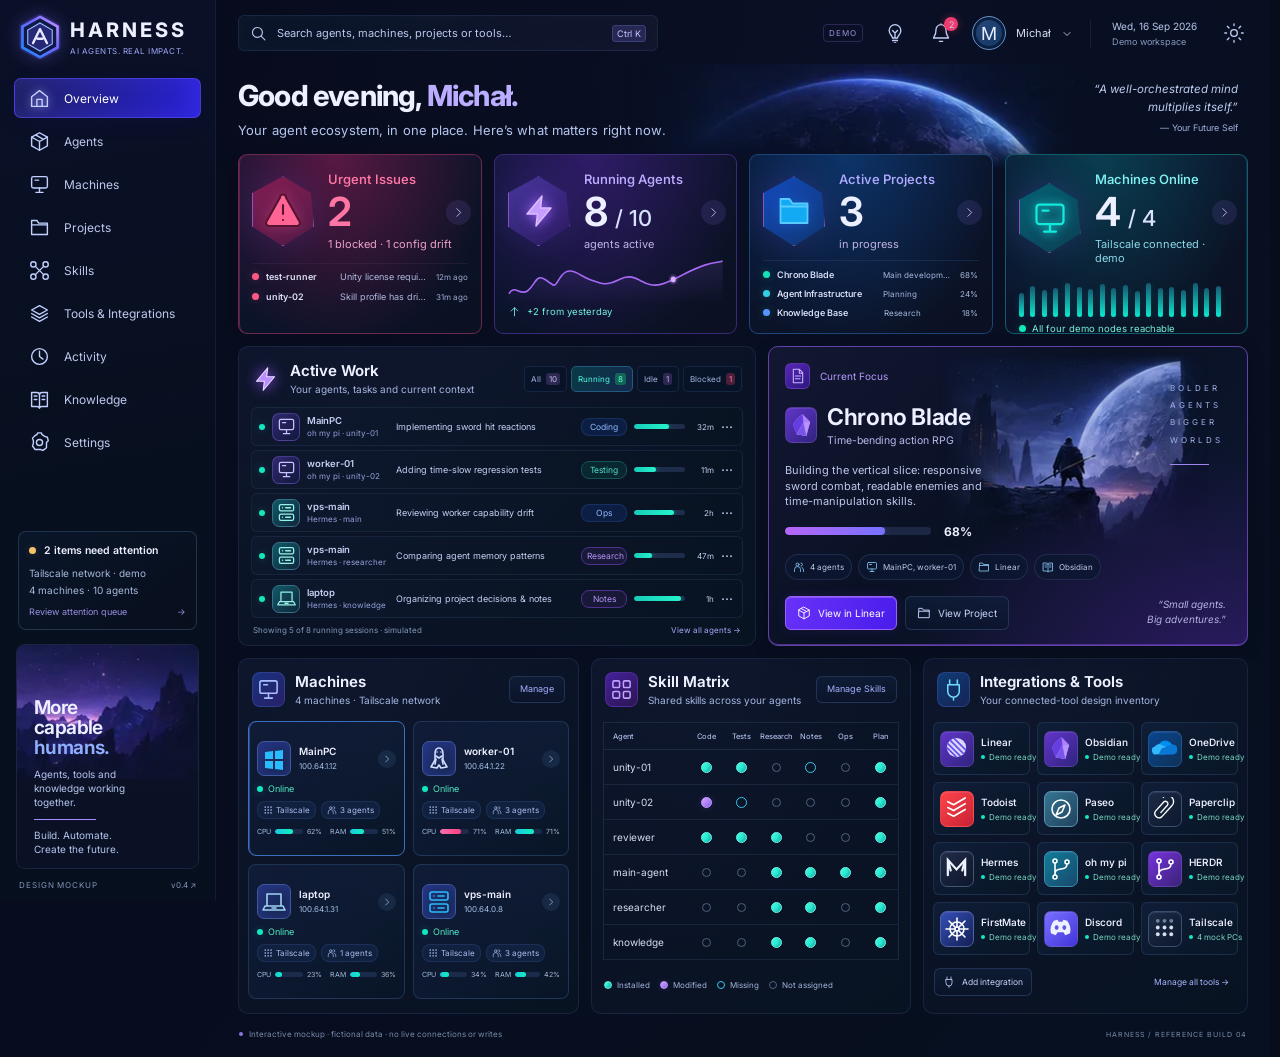
==== commit c7732272: "Polish native scrollbars and keyboard scrolling in Harness mockup Add dark rounded scrollbar styling" ====
--- a/harness/index.html
+++ b/harness/index.html
@@ -11,7 +11,9 @@
   <link href="https://fonts.googleapis.com/css2?family=Inter:wght@400;450;500;550;600;650;700;750;800&display=swap" rel="stylesheet">
   <link rel="icon" href="./assets/mark.svg" type="image/svg+xml">
   <link rel="stylesheet" href="./styles.css?v=reference-3">
+  <link rel="stylesheet" href="./ui-polish.css?v=scroll-4">
   <script src="./app.js?v=reference-3" defer></script>
+  <script src="./ui-polish.js?v=scroll-4" defer></script>
 </head>
 <body>
   <a class="skip-link" href="#main">Skip to dashboard</a>
@@ -28,7 +30,7 @@
       <div class="manifesto-art" role="img" aria-label="Violet mountains from the approved dashboard concept"></div>
       <div class="manifesto-copy"><h2>More<br>capable<br><span>humans.</span></h2><p>Agents, tools and<br>knowledge working<br>together.</p><div class="small-rule"></div><p>Build. Automate.<br>Create the future.</p></div>
     </section>
-    <a class="demo-caption" href="../">DESIGN MOCKUP <span>v0.3 ↗</span></a>
+    <a class="demo-caption" href="../">DESIGN MOCKUP <span>v0.4 ↗</span></a>
   </aside>
   <div class="workspace">
     <header class="topbar">
@@ -44,7 +46,7 @@
       </div>
     </header>
     <main id="main" tabindex="-1"></main>
-    <footer class="page-footer"><span class="led"></span>Interactive mockup · fictional data · no live connections or writes<span class="footer-right">HARNESS / REFERENCE BUILD 03</span></footer>
+    <footer class="page-footer"><span class="led"></span>Interactive mockup · fictional data · no live connections or writes<span class="footer-right">HARNESS / REFERENCE BUILD 04</span></footer>
   </div>
   <dialog id="command-dialog" class="command-dialog" aria-labelledby="command-title">
     <div class="command-search"><span id="command-title" class="sr-only">Search your harness</span><input id="command-input" placeholder="Where do you want to go?" autocomplete="off" aria-label="Search views, agents, machines, skills and notes"><button class="key-button" data-close="command-dialog" aria-label="Close search">Esc</button></div>
--- a/harness/ui-polish.css
+++ b/harness/ui-polish.css
@@ -0,0 +1,153 @@
+/* Native scrolling polish. No fake scrollbar, canvas, or wheel interception. */
+:root {
+  --scroll-track: #0a1121;
+  --scroll-thumb: #596b90;
+  --scroll-thumb-hover: #8b88bc;
+  --scroll-thumb-active: #b09ced;
+}
+
+html {
+  scrollbar-gutter: stable;
+  scroll-padding-block: 76px 24px;
+}
+
+* {
+  scrollbar-width: thin;
+  scrollbar-color: var(--scroll-thumb) var(--scroll-track);
+}
+
+.sidebar {
+  overflow-x: hidden;
+  overflow-y: auto;
+  overscroll-behavior-y: contain;
+  scroll-padding-block: 16px;
+}
+
+.table-scroll {
+  max-width: 100%;
+  overscroll-behavior-x: contain;
+  scroll-padding-inline: 12px;
+}
+
+.table-scroll:focus-visible {
+  outline: 2px solid #a28bdb;
+  outline-offset: -3px;
+}
+
+dialog {
+  overscroll-behavior: contain;
+  scroll-padding-block: 16px;
+}
+
+/* Keep the background still while a modal is open. The stable root gutter
+   reserves the same space before/after locking; no horizontal layout jump. */
+html:has(dialog[open]) {
+  overflow: hidden;
+}
+
+.command-dialog[open] {
+  display: flex;
+  flex-direction: column;
+  overflow: hidden;
+}
+
+.command-search, .command-footer {
+  flex-shrink: 0;
+}
+
+.command-results {
+  min-height: 0;
+  overscroll-behavior-y: contain;
+}
+
+@media (hover: hover) {
+  .sidebar:hover, .table-scroll:hover, .command-results:hover, dialog:hover {
+    scrollbar-color: var(--scroll-thumb-hover) var(--scroll-track);
+  }
+}
+
+/* Chromium / Edge / WebKit. Reset the standards properties here because
+   non-auto values take precedence over the pseudo-element skin. Firefox
+   retains the standards-based thin, dark scrollbar declared above. */
+@supports selector(::-webkit-scrollbar) {
+  @media (forced-colors: none) {
+    *, .sidebar, .sidebar:hover, .table-scroll:hover,
+    .command-results:hover, dialog:hover {
+      scrollbar-width: auto;
+      scrollbar-color: auto;
+    }
+
+    ::-webkit-scrollbar {
+      width: 10px;
+      height: 10px;
+    }
+
+    ::-webkit-scrollbar-track {
+      background: var(--scroll-track);
+      border-radius: 12px;
+    }
+
+    ::-webkit-scrollbar-thumb {
+      min-height: 36px;
+      min-width: 36px;
+      background: var(--scroll-thumb);
+      background-clip: padding-box;
+      border: 2px solid transparent;
+      border-radius: 12px;
+    }
+
+    ::-webkit-scrollbar-thumb:hover {
+      background-color: var(--scroll-thumb-hover);
+    }
+
+    ::-webkit-scrollbar-thumb:active {
+      background-color: var(--scroll-thumb-active);
+    }
+
+    ::-webkit-scrollbar-corner {
+      background: var(--scroll-track);
+    }
+
+    ::-webkit-scrollbar-button {
+      display: none;
+      width: 0;
+      height: 0;
+    }
+  }
+}
+
+/* A short desktop should not grow a second scrollbar merely to display the
+   decorative sidebar card. Keep navigation and operational status visible. */
+@media (min-width: 1051px) and (max-height: 980px) {
+  .sidebar { padding-top: 14px; padding-bottom: 10px; }
+  .brand { margin-bottom: 18px; flex-shrink: 0; }
+  .sidebar nav { flex-shrink: 0; }
+  .nav-link { height: 40px; margin-bottom: 3px; }
+  .sidebar-space { min-height: 12px; }
+  .system-summary { padding: 12px 10px; margin-bottom: 14px; flex-shrink: 0; }
+  .manifesto { min-height: 220px; height: clamp(220px, 25vh, 260px); }
+  .manifesto-copy { bottom: 12px; }
+  .manifesto h2 { font-size: 19px; }
+  .manifesto p { font-size: 10px; margin-top: 9px; }
+  .manifesto .small-rule { margin: 10px 0 8px; }
+  .demo-caption { flex-shrink: 0; }
+}
+
+@media (min-width: 1051px) and (max-height: 820px) {
+  .manifesto { display: none; }
+}
+
+/* Wider native affordances on touch devices and in high-contrast mode. */
+@media (pointer: coarse) {
+  * { scrollbar-width: auto; }
+  ::-webkit-scrollbar { width: 14px; height: 14px; }
+}
+
+@media (forced-colors: active) {
+  *, .sidebar, .sidebar:hover, .table-scroll:hover,
+  .command-results:hover, dialog:hover {
+    scrollbar-color: auto;
+    scrollbar-width: auto;
+  }
+  .table-scroll:focus-visible { outline-color: Highlight; }
+}
